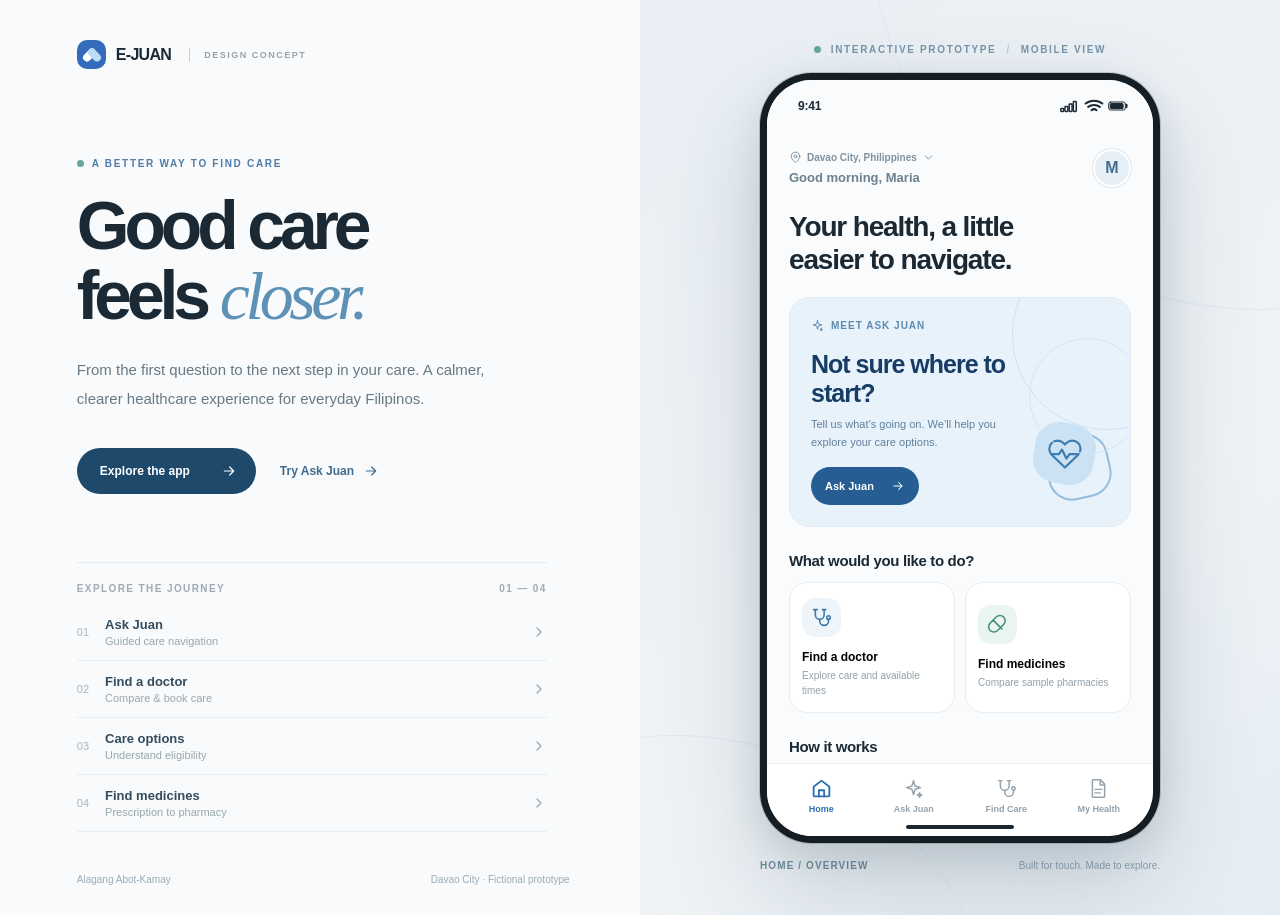
==== index.html @ d33a16de "feat: initial design" ====
<!doctype html>
<html lang="en">
<head>
  <meta charset="utf-8" />
  <meta name="viewport" content="width=device-width, initial-scale=1, viewport-fit=cover" />
  <meta name="theme-color" content="#f9fbfc" />
  <meta name="description" content="E-JUAN — Alagang Abot-Kamay. Interactive citizen-facing healthcare UX concept for Davao City." />
  <title>E-JUAN — Healthcare, made closer</title>
  <link rel="stylesheet" href="styles.css" />
</head>
<body>
  <svg class="svg-defs" xmlns="http://www.w3.org/2000/svg" aria-hidden="true">
    <symbol id="i-arrow-left" viewBox="0 0 24 24"><path d="m15 18-6-6 6-6M9 12h12"/></symbol>
    <symbol id="i-arrow-right" viewBox="0 0 24 24"><path d="M5 12h14m-6-6 6 6-6 6"/></symbol>
    <symbol id="i-chevron-right" viewBox="0 0 24 24"><path d="m9 18 6-6-6-6"/></symbol>
    <symbol id="i-chevron-down" viewBox="0 0 24 24"><path d="m6 9 6 6 6-6"/></symbol>
    <symbol id="i-plus" viewBox="0 0 24 24"><path d="M12 5v14M5 12h14"/></symbol>
    <symbol id="i-minus" viewBox="0 0 24 24"><path d="M5 12h14"/></symbol>
    <symbol id="i-x" viewBox="0 0 24 24"><path d="M18 6 6 18M6 6l12 12"/></symbol>
    <symbol id="i-home" viewBox="0 0 24 24"><path d="m3 10 9-7 9 7v10a1 1 0 0 1-1 1H4a1 1 0 0 1-1-1V10Z"/><path d="M9 21v-7h6v7"/></symbol>
    <symbol id="i-sparkles" viewBox="0 0 24 24"><path d="m12 3 1.8 6.2L20 11l-6.2 1.8L12 19l-1.8-6.2L4 11l6.2-1.8L12 3ZM19 17l.7 1.8L21.5 19.5l-1.8.7-.7 1.8-.7-1.8-1.8-.7 1.8-.7L19 17Z"/></symbol>
    <symbol id="i-heart" viewBox="0 0 24 24"><path d="M20.8 4.6a5.5 5.5 0 0 0-7.8 0l-1 1-1-1a5.5 5.5 0 0 0-7.8 7.8l1 1L12 21l8.8-8.6a5.5 5.5 0 0 0 0-7.8Z"/></symbol>
    <symbol id="i-heart-pulse" viewBox="0 0 24 24"><path d="M20.8 4.6a5.5 5.5 0 0 0-7.8 0l-1 1-1-1a5.5 5.5 0 0 0-7.8 7.8L12 21l8.8-8.6a5.5 5.5 0 0 0 0-7.8Z"/><path d="M3 12h5l2-3 3 6 2-3h6"/></symbol>
    <symbol id="i-stethoscope" viewBox="0 0 24 24"><path d="M5 3v6a5 5 0 0 0 10 0V3M3 3h4M13 3h4M10 14v2a5 5 0 0 0 10 0v-2"/><circle cx="20" cy="12" r="2"/></symbol>
    <symbol id="i-pill" viewBox="0 0 24 24"><path d="M10.5 3.5 3.6 10.4a6 6 0 0 0 8.5 8.5l6.9-6.9a6 6 0 1 0-8.5-8.5ZM7 7l10 10"/></symbol>
    <symbol id="i-search" viewBox="0 0 24 24"><circle cx="10.8" cy="10.8" r="7.3"/><path d="m16.3 16.3 4.5 4.5"/></symbol>
    <symbol id="i-map-pin" viewBox="0 0 24 24"><path d="M20 10c0 6-8 11-8 11S4 16 4 10a8 8 0 1 1 16 0Z"/><circle cx="12" cy="10" r="2.7"/></symbol>
    <symbol id="i-calendar" viewBox="0 0 24 24"><rect x="3" y="5" width="18" height="16" rx="2"/><path d="M7 3v4M17 3v4M3 10h18"/></symbol>
    <symbol id="i-clock" viewBox="0 0 24 24"><circle cx="12" cy="12" r="9"/><path d="M12 7v5l3 2"/></symbol>
    <symbol id="i-shield-check" viewBox="0 0 24 24"><path d="m12 2 8 4v6c0 5-3.5 8-8 10-4.5-2-8-5-8-10V6l8-4Z"/><path d="m8.5 12 2.3 2.4L16 9.5"/></symbol>
    <symbol id="i-check" viewBox="0 0 24 24"><path d="m5 12 4.5 4.5L19 7"/></symbol>
    <symbol id="i-check-circle" viewBox="0 0 24 24"><circle cx="12" cy="12" r="9"/><path d="m8 12 2.7 2.7L16 9.5"/></symbol>
    <symbol id="i-alert-circle" viewBox="0 0 24 24"><circle cx="12" cy="12" r="9"/><path d="M12 7v6M12 17h.01"/></symbol>
    <symbol id="i-alert-triangle" viewBox="0 0 24 24"><path d="m10.3 4-8.2 14a2 2 0 0 0 1.8 3h16.2a2 2 0 0 0 1.8-3L13.7 4a2 2 0 0 0-3.4 0Z"/><path d="M12 9v5M12 18h.01"/></symbol>
    <symbol id="i-info" viewBox="0 0 24 24"><circle cx="12" cy="12" r="9"/><path d="M12 11v5M12 7.5h.01"/></symbol>
    <symbol id="i-message" viewBox="0 0 24 24"><path d="M20 11.5a8.5 8.5 0 0 1-8.5 8.5 9 9 0 0 1-4-.9L3 21l1.9-4.5a8.5 8.5 0 1 1 15.1-5Z"/></symbol>
    <symbol id="i-send" viewBox="0 0 24 24"><path d="m22 2-7 20-4-9-9-4 20-7ZM11 13 22 2"/></symbol>
    <symbol id="i-mic" viewBox="0 0 24 24"><rect x="9" y="2" width="6" height="13" rx="3"/><path d="M5 11a7 7 0 0 0 14 0M12 18v4M8 22h8"/></symbol>
    <symbol id="i-video" viewBox="0 0 24 24"><rect x="2" y="5" width="15" height="14" rx="3"/><path d="m17 10 5-3v10l-5-3"/></symbol>
    <symbol id="i-phone" viewBox="0 0 24 24"><path d="M6 3h3l2 5-2 2a14 14 0 0 0 5 5l2-2 5 2v3a3 3 0 0 1-3.2 3C9.7 20.3 3.7 14.3 3 6.2A3 3 0 0 1 6 3Z"/></symbol>
    <symbol id="i-file-text" viewBox="0 0 24 24"><path d="M6 2h8l5 5v14a1 1 0 0 1-1 1H6a1 1 0 0 1-1-1V3a1 1 0 0 1 1-1Z"/><path d="M14 2v6h5M8 13h8M8 17h6"/></symbol>
    <symbol id="i-camera" viewBox="0 0 24 24"><path d="M8 4h8l2 3h3v13H3V7h3l2-3Z"/><circle cx="12" cy="13" r="4"/></symbol>
    <symbol id="i-upload" viewBox="0 0 24 24"><path d="M12 16V3m-5 5 5-5 5 5M4 16v4a1 1 0 0 0 1 1h14a1 1 0 0 0 1-1v-4"/></symbol>
    <symbol id="i-sliders" viewBox="0 0 24 24"><path d="M4 7h16M4 17h16"/><circle cx="9" cy="7" r="2" fill="currentColor" stroke="none"/><circle cx="16" cy="17" r="2" fill="currentColor" stroke="none"/></symbol>
    <symbol id="i-list" viewBox="0 0 24 24"><path d="M9 6h12M9 12h12M9 18h12M3 6h.01M3 12h.01M3 18h.01"/></symbol>
    <symbol id="i-map" viewBox="0 0 24 24"><path d="m3 5 6-3 6 3 6-3v17l-6 3-6-3-6 3V5ZM9 2v17M15 5v17"/></symbol>
    <symbol id="i-more" viewBox="0 0 24 24"><circle cx="5" cy="12" r="1.5"/><circle cx="12" cy="12" r="1.5"/><circle cx="19" cy="12" r="1.5"/></symbol>
    <symbol id="i-user" viewBox="0 0 24 24"><circle cx="12" cy="8" r="4"/><path d="M4 21a8 8 0 0 1 16 0"/></symbol>
    <symbol id="i-users" viewBox="0 0 24 24"><circle cx="10" cy="8" r="3.5"/><path d="M3 20a7 7 0 0 1 14 0M17 5a3.5 3.5 0 0 1 0 7M18 15a6 6 0 0 1 4 5"/></symbol>
    <symbol id="i-bell" viewBox="0 0 24 24"><path d="M18 8a6 6 0 0 0-12 0c0 7-3 8-3 9h18c0-1-3-2-3-9ZM10 21h4"/></symbol>
    <symbol id="i-navigation" viewBox="0 0 24 24"><path d="m3 11 18-8-8 18-2-8-8-2Z"/></symbol>
    <symbol id="i-edit" viewBox="0 0 24 24"><path d="m4 16-1 5 5-1L20 8a3 3 0 0 0-4-4L4 16ZM14 6l4 4"/></symbol>
    <symbol id="i-refresh" viewBox="0 0 24 24"><path d="M20 7v5h-5M4 17v-5h5"/><path d="M5.7 9A7.5 7.5 0 0 1 19 7l1 5M4 12l1 5a7.5 7.5 0 0 0 13.3-2"/></symbol>
    <symbol id="i-wifi" viewBox="0 0 24 24"><path d="M2 8a15 15 0 0 1 20 0M5 11a10.5 10.5 0 0 1 14 0M8.5 14.5a5 5 0 0 1 7 0M12 19h.01"/></symbol>
    <symbol id="i-lock" viewBox="0 0 24 24"><rect x="4" y="10" width="16" height="12" rx="2"/><path d="M8 10V7a4 4 0 0 1 8 0v3"/></symbol>
    <symbol id="i-external-link" viewBox="0 0 24 24"><path d="M13 4h7v7M20 4l-10 10M20 14v5a1 1 0 0 1-1 1H5a1 1 0 0 1-1-1V5a1 1 0 0 1 1-1h5"/></symbol>
    <symbol id="i-volume" viewBox="0 0 24 24"><path d="m4 10 4 0 5-5v14l-5-5H4v-4ZM17 9a5 5 0 0 1 0 6"/></symbol>
    <symbol id="i-star" viewBox="0 0 24 24"><path d="m12 2.5 2.9 6 6.6 1-4.8 4.7 1.1 6.6-5.8-3.1-5.8 3.1 1.1-6.6-4.8-4.7 6.6-1 2.9-6Z"/></symbol>
  </svg>

  <main class="showcase">
    <aside class="story-panel">
      <div class="brand-lockup"><div class="brand-symbol"><span></span><span></span></div><span>E-JUAN</span><span class="brand-divider"></span><span class="brand-sub">DESIGN CONCEPT</span></div>
      <div class="story-main">
        <div class="eyebrow"><span class="eyebrow-dot"></span> A BETTER WAY TO FIND CARE</div>
        <h1>Good care<br/>feels <em>closer.</em></h1>
        <p>From the first question to the next step in your care. A calmer, clearer healthcare experience for everyday Filipinos.</p>
        <div class="story-buttons">
          <button class="story-primary" data-nav="home">Explore the app <svg><use href="#i-arrow-right"/></svg></button>
          <button class="story-link" data-nav="ask">Try Ask Juan <svg><use href="#i-arrow-right"/></svg></button>
        </div>
      </div>
      <div class="journey-panel">
        <div class="journey-heading"><span>EXPLORE THE JOURNEY</span><span>01 — 04</span></div>
        <button data-nav="ask" class="journey-row"><span class="journey-num">01</span><span>Ask Juan<span class="journey-desc">Guided care navigation</span></span><svg><use href="#i-chevron-right"/></svg></button>
        <button data-nav="directory" class="journey-row"><span class="journey-num">02</span><span>Find a doctor<span class="journey-desc">Compare & book care</span></span><svg><use href="#i-chevron-right"/></svg></button>
        <button data-nav="coverageInfo" class="journey-row"><span class="journey-num">03</span><span>Care options<span class="journey-desc">Understand eligibility</span></span><svg><use href="#i-chevron-right"/></svg></button>
        <button data-nav="pharmacies" class="journey-row"><span class="journey-num">04</span><span>Find medicines<span class="journey-desc">Prescription to pharmacy</span></span><svg><use href="#i-chevron-right"/></svg></button>
      </div>
      <div class="story-footer"><span>Alagang Abot-Kamay</span><span>Davao City · Fictional prototype</span></div>
    </aside>
    <section class="preview-area" aria-label="Interactive mobile app preview">
      <div class="ambient-circle ambient-one"></div><div class="ambient-circle ambient-two"></div>
      <div class="preview-caption"><span class="live-dot"></span> INTERACTIVE PROTOTYPE <span class="caption-divider">/</span> MOBILE VIEW</div>
      <div class="device" id="device"><div class="device-inner">
        <div class="status-bar" aria-hidden="true"><span>9:41</span><div class="status-right"><svg viewBox="0 0 24 14" fill="currentColor" width="19" height="12"><rect x="1" y="10" width="3.5" height="3.5" rx=".8"/><rect x="6" y="7.5" width="3.5" height="6" rx=".8"/><rect x="11" y="4.7" width="3.5" height="8.8" rx=".8"/><rect x="16" y="1.5" width="3.5" height="12" rx=".8"/></svg><svg viewBox="0 0 24 16" width="18" height="13" fill="none"><path d="M2 5c5.5-4.5 14.5-4.5 20 0M5 9c4-3 10-3 14 0M9 13c1.7-1.5 4.3-1.5 6 0" stroke="currentColor" stroke-width="2.5" stroke-linecap="round"/></svg><svg viewBox="0 0 30 14" width="26" height="13"><rect x="1" y="1" width="25" height="12" rx="3" fill="none" stroke="currentColor" stroke-width="1.5"/><rect x="3.5" y="3.4" width="19" height="7.2" rx="1.5" fill="currentColor"/><path d="M28 5v4" stroke="currentColor" stroke-width="2.5" stroke-linecap="round"/></svg></div></div>
        <div class="screen" id="screen" aria-live="polite"></div>
        <div class="bottom-nav" id="bottom-nav"></div>
        <div class="toast" id="toast" role="status"></div>
        <div class="home-indicator" aria-hidden="true"></div>
      </div></div>
      <div class="device-caption"><span class="screen-label" id="screen-label">HOME / OVERVIEW</span><span>Built for touch. Made to explore.</span></div>
    </section>
  </main>
  <input type="file" id="prescription-file" accept="image/*,.pdf" hidden />
  <script src="app.js"></script>
</body>
</html>
---- styles.css ----
:root{--ink:#1b2935;--ink2:#364956;--muted:#7b8a95;--muted2:#9ba8b2;--blue:#346bba;--blue-deep:#275998;--blue-ink:#183c65;--blue-tint:#eaf3fb;--line:#e6ebef;--bg:#f9fbfc;--card:#fff;--soft:#f3f7fa;--green:#2f806d;--green-bg:#e8f5ef;--amber:#936c21;--amber-bg:#faf3e3;--danger:#a04736;--danger-bg:#fff0eb;--radius:19px;--font:-apple-system,BlinkMacSystemFont,"Segoe UI",Inter,"Helvetica Neue",Arial,sans-serif}
*{box-sizing:border-box}html,body{margin:0;min-height:100%;background:#eef2f4;color:var(--ink);font-family:var(--font);-webkit-font-smoothing:antialiased}button,input,textarea,select{font:inherit}button{cursor:pointer}button:disabled{cursor:not-allowed;opacity:.45}button:focus-visible,input:focus-visible,textarea:focus-visible,select:focus-visible{outline:3px solid #a6c9fa;outline-offset:2px}svg{width:20px;height:20px;stroke:currentColor;fill:none;stroke-width:1.8;stroke-linecap:round;stroke-linejoin:round;flex-shrink:0}.svg-defs{position:absolute;width:0;height:0;overflow:hidden}.showcase{min-height:100vh;display:grid;grid-template-columns:minmax(410px,1fr) minmax(500px,1fr);overflow:hidden}.story-panel{background:#f8fafb;min-height:100vh;display:flex;flex-direction:column;padding:40px clamp(30px,5.5vw,110px) 30px clamp(30px,6vw,118px);z-index:2}.brand-lockup{display:flex;align-items:center;gap:10px;font-weight:800;font-size:16px;letter-spacing:-.7px;white-space:nowrap}.brand-symbol{position:relative;width:29px;height:29px;border-radius:10px;background:#346bba;display:flex;align-items:center;justify-content:center;overflow:hidden}.brand-symbol span{display:block;position:absolute;width:15px;height:8px;background:white;border-radius:10px;transform:rotate(-45deg);top:11px;left:5px}.brand-symbol span:nth-child(2){background:#badcf7;top:11px;left:10px;transform:rotate(45deg)}.brand-divider{width:1px;height:14px;background:#c7d0d9;margin:0 4px 0 8px}.brand-sub{color:#97a3ab;font-size:9px;letter-spacing:1.5px;font-weight:700}.story-main{margin:auto 0;padding:65px 0 44px}.eyebrow{display:flex;align-items:center;gap:8px;color:#507ca8;font-weight:700;font-size:10px;letter-spacing:1.7px}.eyebrow-dot,.live-dot{width:7px;height:7px;display:inline-block;background:#69a698;border-radius:50%}.story-main h1{font-size:clamp(50px,5.3vw,85px);letter-spacing:-.075em;line-height:1.025;margin:22px 0 25px;font-weight:650}.story-main h1 em{color:#5d91b5;font-family:Georgia,"Times New Roman",serif;letter-spacing:-.065em;font-weight:400}.story-main>p{max-width:440px;font-size:15px;line-height:1.9;color:#677984;margin:0}.story-buttons{display:flex;align-items:center;gap:24px;margin-top:35px}.story-primary{border:0;color:#fff;background:#1f496b;border-radius:100px;padding:15px 19px 15px 23px;display:flex;align-items:center;gap:31px;font-size:12px;font-weight:700;transition:transform .2s,background .2s}.story-primary:hover{background:#316eac;transform:translateY(-2px)}.story-primary svg{width:16px;height:16px}.story-link{border:0;background:none;padding:12px 0;font-weight:650;color:#416b8f;display:flex;align-items:center;gap:9px;font-size:12px}.story-link svg{width:16px;height:16px}.journey-panel{max-width:470px;border-top:1px solid #e3e9ed}.journey-heading{display:flex;justify-content:space-between;color:#a0abb5;font-weight:700;letter-spacing:1.4px;font-size:10px;padding:20px 0 10px}.journey-row{display:flex;align-items:center;text-align:left;gap:16px;padding:13px 0;width:100%;border:0;border-bottom:1px solid #e8edf0;background:transparent;font-size:13px;font-weight:650;color:#344c5d}.journey-row:hover{color:#286db0}.journey-num{color:#aab6bd;font-size:11px;font-weight:500}.journey-desc{display:block;color:#98a7af;font-size:11px;font-weight:450;margin-top:3px}.journey-row>svg{margin-left:auto;width:16px;color:#98a7af}.story-footer{display:flex;justify-content:space-between;gap:12px;font-size:10px;color:#9cabb6;margin-top:42px}.preview-area{position:relative;background:linear-gradient(145deg,#e9eff4,#eff3f6 63%,#e5edf3);min-height:100vh;display:flex;align-items:center;justify-content:center;flex-direction:column;padding:44px 28px;isolation:isolate;overflow:hidden}.ambient-circle{position:absolute;z-index:-1;border:1px solid #d9e4ed;opacity:.68;border-radius:50%;pointer-events:none}.ambient-one{width:780px;height:780px;top:-470px;right:-370px}.ambient-two{width:650px;height:650px;bottom:-470px;left:-290px}.preview-caption{font-size:10px;font-weight:700;letter-spacing:1.65px;color:#7894a9;margin-bottom:18px;display:flex;align-items:center;gap:10px}.caption-divider{opacity:.4}.device{width:400px;height:min(850px,calc(100vh - 130px));min-height:650px;max-height:860px;background:#161e25;padding:7px;border-radius:52px;box-shadow:0 42px 100px rgba(38,65,85,.2),0 12px 35px rgba(38,65,85,.11),0 0 0 1px rgba(22,35,44,.2);position:relative}.device-inner{height:100%;width:100%;background:var(--bg);border-radius:45px;overflow:hidden;position:relative;display:flex;flex-direction:column}.status-bar{height:47px;flex-shrink:0;position:relative;display:flex;justify-content:space-between;align-items:center;padding:9px 25px 4px 31px;color:var(--ink);font-weight:730;font-size:12px;letter-spacing:-.2px;background:var(--bg);z-index:8}.status-right{display:flex;align-items:center;gap:4px}.status-right svg{display:block}.screen{position:relative;flex:1;min-height:0;overflow:auto;overscroll-behavior:contain;scrollbar-width:none;background:var(--bg)}.screen::-webkit-scrollbar{display:none}.bottom-nav{height:73px;flex-shrink:0;display:flex;align-items:stretch;justify-content:space-around;border-top:1px solid #e9edf1;background:rgba(255,255,255,.98);z-index:7;padding:2px 8px 10px}.bottom-nav[hidden]{display:none}.nav-item{width:25%;border:0;background:none;color:#94a2ac;display:flex;flex-direction:column;align-items:center;justify-content:center;gap:5px;font-size:9px;font-weight:600}.nav-item svg{width:21px;height:21px;stroke-width:1.7}.nav-item.active{color:#2f70b3}.nav-item.active svg{stroke-width:2.15}.home-indicator{width:108px;height:4px;background:#1c2730;border-radius:100px;position:absolute;bottom:7px;left:50%;transform:translateX(-50%);z-index:10}.toast{position:absolute;z-index:20;bottom:98px;left:22px;right:22px;text-align:center;opacity:0;pointer-events:none;transform:translateY(10px);transition:.22s ease;background:#213747;color:#fff;padding:12px 15px;font-size:12px;border-radius:13px;line-height:1.4;box-shadow:0 15px 35px #1b293526}.toast.show{opacity:1;transform:translateY(0)}.device-caption{width:400px;display:flex;justify-content:space-between;gap:12px;margin-top:17px;font-size:10px;color:#8da2b0}.screen-label{font-weight:750;letter-spacing:1.1px;color:#718e9e}
/* Shared in-app building blocks */
.view{padding:11px 22px 28px;min-height:100%;animation:fadeUp .23s ease}.view.no-pad{padding:0}.view-head{display:flex;align-items:center;gap:11px;margin-bottom:23px;min-height:40px}.view-head .view-title{font-weight:710;font-size:18px;letter-spacing:-.6px;margin:0}.round-icon{width:37px;height:37px;border:1px solid #e4ebf0;border-radius:50%;display:grid;place-items:center;background:#fff;color:var(--ink);flex-shrink:0;padding:0}.round-icon svg{width:17px;height:17px}.view-head .right-action{margin-left:auto}.muted{color:var(--muted)}.muted2{color:var(--muted2)}.overline{font-weight:800;letter-spacing:1.4px;color:#8da0af;font-size:10px}.section-label{display:flex;align-items:center;justify-content:space-between;margin:25px 0 13px}.section-label h2{font-size:15px;letter-spacing:-.35px;margin:0;font-weight:760}.section-label button{background:none;border:0;color:var(--blue);font-size:11px;font-weight:700;display:flex;align-items:center;gap:3px;padding:6px 0}.section-label svg{width:13px;height:13px}.card{background:#fff;border:1px solid #e8edf0;border-radius:20px;padding:17px}.card.tight{padding:14px}.card.soft{background:#f4f8fb;border-color:#f4f8fb}.card + .card{margin-top:11px}.subtle-line{height:1px;background:var(--line);margin:16px 0}.row{display:flex;align-items:center;gap:10px}.row.between{justify-content:space-between}.row.top{align-items:flex-start}.grow{flex:1;min-width:0}.small{font-size:12px}.tiny{font-size:10px}.strong{font-weight:750}.balance{font-variant-numeric:tabular-nums}.page-h1{margin:0 0 9px;font-weight:750;font-size:28px;letter-spacing:-1.25px;line-height:1.16}.page-lead{font-size:12.5px;line-height:1.65;color:#758791;margin:0 0 23px}.blue{color:var(--blue)}.button{border:0;display:inline-flex;align-items:center;justify-content:center;gap:9px;border-radius:13px;padding:13px 17px;background:#2d689f;color:white;font-weight:730;font-size:12px;min-height:45px;transition:background .15s,transform .15s}.button:hover:not(:disabled){background:#245583}.button:active:not(:disabled){transform:scale(.987)}.button.full{width:100%}.button.secondary{background:#edf4f9;color:#315f89}.button.secondary:hover{background:#dcebf5}.button.ghost{border:1px solid #e3e9ee;background:#fff;color:var(--ink2)}.button.ghost:hover{background:#f4f8fb}.button.white{background:#fff;color:#265d91}.button.small-btn{min-height:37px;padding:9px 13px;border-radius:11px;font-size:11px}.button svg{width:16px;height:16px}.button.dark{background:#1e3447}.button.danger{background:#b25340}.button.round{border-radius:100px}.action-stack{display:grid;gap:10px}.chip{display:inline-flex;justify-content:center;align-items:center;gap:6px;border:1px solid #e0e8ed;background:white;color:#5e7282;font-size:11px;font-weight:620;border-radius:50px;padding:9px 12px;white-space:nowrap;min-height:36px}.chip.selected{background:#e8f2fb;border-color:#7cacdb;color:#215b90}.chip.dark-selected{background:#243e56;border-color:#243e56;color:white}.chip svg{width:15px;height:15px}.chip-row{display:flex;gap:8px;overflow-x:auto;padding-bottom:3px;scrollbar-width:none;margin-right:-22px;padding-right:22px}.chip-row::-webkit-scrollbar{display:none}.pill-badge{display:inline-flex;align-items:center;gap:4px;border-radius:100px;padding:5px 8px;background:#edf5fa;color:#4779a4;font-weight:750;font-size:9px}.pill-badge.green{color:#2d806f;background:#eaf6ef}.pill-badge.amber{color:#8b6b2b;background:#fff5e4}.pill-badge.red{color:#ac503a;background:#fff0ea}.pill-badge.neutral{color:#6e7f8a;background:#eef2f4}.pill-badge svg{width:11px;height:11px;stroke-width:2.2}.input-wrap{display:flex;align-items:center;gap:9px;background:#fff;border:1px solid #e2e9ee;border-radius:13px;padding:0 13px;height:45px;min-width:0}.input-wrap svg{color:#9aaab5;width:17px;height:17px}.input-wrap input{background:transparent;border:0;outline:0!important;box-shadow:none!important;min-width:0;width:100%;font-size:12px;color:var(--ink)}.input-wrap input::placeholder{color:#a4b0b8}.selector-card{border:1px solid #e6ebef;background:#fff;border-radius:14px;padding:12px;display:flex;align-items:center;gap:10px;width:100%;text-align:left;color:var(--ink)}.selector-card.active{border-color:#83b1db;background:#eff6fd;box-shadow:inset 0 0 0 .4px #83b1db}.select-icon{width:35px;height:35px;border-radius:11px;background:#f3f7fa;display:grid;place-items:center;color:#5381a8}.select-icon svg{width:19px;height:19px}.select-title{font-weight:730;font-size:12px}.select-desc{font-size:10px;color:var(--muted);line-height:1.5;margin-top:3px}.selection-tick{width:18px;height:18px;border:1.7px solid #c8d4dc;border-radius:50%;margin-left:auto;display:grid;place-items:center;color:white;flex-shrink:0}.selection-tick svg{display:none;width:12px;height:12px;stroke-width:3}.active .selection-tick{background:#3776ac;border-color:#3776ac}.active .selection-tick svg{display:block}.two-cols{display:grid;grid-template-columns:1fr 1fr;gap:10px}.kv{display:flex;justify-content:space-between;align-items:flex-start;gap:12px;font-size:12px;margin:11px 0}.kv .key{color:#81919b}.kv .value{font-weight:720;text-align:right}.info-box{display:flex;align-items:flex-start;gap:9px;border-radius:13px;background:#edf5fb;padding:12px 13px;color:#4a728f;font-size:11px;line-height:1.55}.info-box svg{width:16px;height:16px;margin-top:1px}.info-box.amber{background:var(--amber-bg);color:#856c38}.info-box.red{background:var(--danger-bg);color:var(--danger)}.info-box.green{background:var(--green-bg);color:var(--green)}.footer-actions{position:sticky;bottom:-28px;margin:23px -22px -28px;padding:12px 22px 23px;background:linear-gradient(transparent,#f9fbfc 16%);z-index:3}.footer-actions.padded{margin-top:4px}
/* onboarding */
.onboarding{display:flex;flex-direction:column;min-height:100%;padding:18px 26px 35px;background:linear-gradient(180deg,#f8fbff,#f9fbfc 73%)}.onboarding-top{display:flex;justify-content:space-between;align-items:center}.onboarding .brand-lockup{font-size:15px}.skip-link{background:transparent;border:0;color:#738999;font-size:12px;font-weight:670}.onboard-art{height:255px;position:relative;margin:26px auto 17px;width:100%;display:grid;place-items:center}.orb{width:224px;height:224px;border:1px solid #cee1f1;border-radius:50%;position:relative;display:grid;place-items:center;background:radial-gradient(circle at 30% 23%,#f3faff,#dcecf9 78%);box-shadow:inset 0 2px 24px #ffffff90}.orb:before{content:'';position:absolute;width:260px;height:260px;border:1px solid #e2edf7;border-radius:50%}.orb .core{width:110px;height:110px;border-radius:35px;background:#477fb6;display:grid;place-items:center;transform:rotate(-9deg);box-shadow:0 15px 30px #406a9538}.core svg{width:58px;height:58px;color:#fff;stroke-width:1.1;transform:rotate(9deg)}.orbit-icon{position:absolute;width:51px;height:51px;border-radius:18px;background:#fff;box-shadow:0 6px 22px #284d7415;display:grid;place-items:center;color:#5085b5}.orbit-icon.top{right:34px;top:16px;transform:rotate(11deg)}.orbit-icon.bottom{left:12px;bottom:21px;transform:rotate(-12deg)}.orbit-icon svg{width:24px;height:24px}.onboarding h1{font-size:35px;line-height:1.15;letter-spacing:-1.8px;margin:7px 0 13px}.onboarding h1 em{font-style:normal;color:var(--blue)}.onboarding p{font-size:13px;color:#718492;line-height:1.75;margin:0 0 22px}.feature-line{display:flex;gap:9px;align-items:center;font-size:11px;font-weight:630;color:#56748a;margin:9px 0}.feature-line svg{width:14px;height:14px;color:#4a9a82}.onboarding-bottom{margin-top:auto;padding-top:21px}.onboarding-bottom .button{height:49px}.disclaimer-small{text-align:center;font-size:10px;color:#9eacb5;margin-top:14px}
/* home */
.home-header{display:flex;align-items:center;justify-content:space-between;padding:11px 0 24px}.loc-marker{display:flex;align-items:center;gap:5px;font-size:10px;color:#81929f;margin-bottom:6px;font-weight:620}.loc-marker svg{width:13px;height:13px}.welcome{font-size:13px;font-weight:630;color:#6b8190}.avatar-mini{width:38px;height:38px;border:2px solid #fff;background:#e6eff6;box-shadow:0 0 0 1px #e0e9ef;display:grid;place-items:center;font-weight:730;border-radius:50%;color:#456f92}.home-title{font-size:28px;letter-spacing:-1.15px;line-height:1.17;margin:0 0 20px;font-weight:760}.hero-care{padding:21px;border-radius:21px;color:#173c65;background:#e8f2fb;position:relative;overflow:hidden;border:1px solid #dfecf6;min-height:196px}.hero-care:before{content:'';position:absolute;width:188px;height:188px;border:1px solid #cce1f2;border-radius:50%;right:-72px;top:-58px}.hero-care:after{content:'';position:absolute;width:114px;height:114px;border:1px solid #d2e5f5;border-radius:50%;right:-15px;top:40px}.hero-tag{font-size:10px;letter-spacing:1px;font-weight:820;color:#5d8aaf;display:flex;align-items:center;gap:7px}.hero-tag svg{width:13px;height:13px}.hero-care h2{font-size:25px;line-height:1.17;letter-spacing:-1px;margin:18px 0 8px;max-width:220px}.hero-care p{font-size:11px;color:#60809b;line-height:1.6;max-width:217px;margin:0}.hero-care button{background:#265d93;border:0;border-radius:100px;color:white;font-size:11px;font-weight:720;padding:12px 14px;display:flex;align-items:center;gap:17px;margin-top:16px}.hero-care button svg{width:14px;height:14px}.hero-drawing{position:absolute;right:15px;bottom:22px;width:95px;height:94px;opacity:.9}.hero-drawing .draw-a{position:absolute;right:5px;bottom:5px;width:64px;height:64px;border:2px solid #8cb7da;border-radius:24px;transform:rotate(-13deg)}.hero-drawing .draw-b{position:absolute;right:20px;bottom:20px;width:61px;height:61px;border-radius:24px;background:#c7e0f2;display:grid;place-items:center;transform:rotate(9deg)}.hero-drawing svg{width:36px;height:36px;color:#2b70a9;transform:rotate(-9deg);stroke-width:1.45}.quick-card{width:100%;border:1px solid #e7edf1;border-radius:18px;background:white;padding:15px 12px 14px;text-align:left;min-height:126px}.quick-card:hover{border-color:#a8c4d9}.quick-icon{width:39px;height:39px;border-radius:13px;background:#eef5fa;display:grid;place-items:center;color:#3e77a7;margin-bottom:13px}.quick-icon.mint{background:#ebf5f0;color:#458f78}.quick-icon svg{width:21px;height:21px}.quick-name{font-size:12px;font-weight:760;margin-bottom:5px;display:block}.quick-desc{font-size:10px;color:#91a0ab;line-height:1.45;display:block}.appointment-small{background:#fff;border:1px solid #e8edf0;border-radius:17px;padding:15px;display:flex;gap:12px;align-items:center;text-align:left;width:100%}.app-cal{background:#edf4fb;border-radius:12px;width:46px;height:52px;display:flex;flex-direction:column;align-items:center;justify-content:center;gap:2px;color:#306ca3}.app-cal span{font-size:10px;font-weight:700}.app-cal strong{font-size:20px;line-height:1;font-weight:760}.appointment-small .chev{width:15px;height:15px;color:#9aaab4;margin-left:auto}.pathway-link{border:1px solid #e7edf1;background:transparent;border-radius:17px;display:flex;align-items:center;width:100%;padding:15px;gap:13px;text-align:left}.pathway-link .way-icon{border-radius:12px;width:37px;height:37px;display:grid;place-items:center;background:#eaf5f1;color:#57947f}.pathway-link .way-icon svg{width:20px;height:20px}
/* Ask Juan */
.ask-view{padding:10px 21px 0;display:flex;flex-direction:column;min-height:100%}.ask-head{display:flex;justify-content:space-between;align-items:center}.ask-badge{background:#edf5fb;border-radius:50%;width:38px;height:38px;display:grid;place-items:center;color:#326ea2}.ask-badge svg{width:20px;height:20px}.ask-head-title{font-size:17px;letter-spacing:-.5px;font-weight:770}.ask-head .quiet-tag{color:#99a9b3;font-size:10px}.ask-intro{margin:auto 0 35px;display:flex;flex-direction:column;align-items:flex-start}.ask-logo{height:49px;width:49px;border-radius:17px;display:grid;place-items:center;color:#316fa9;background:#e5f0f9;margin-bottom:22px}.ask-logo svg{width:26px;height:26px}.ask-intro .eyebrow{letter-spacing:1px;font-size:9px;color:#85a2b9}.ask-intro h1{font-size:30px;letter-spacing:-1.4px;line-height:1.19;margin:10px 0 11px}.ask-intro p{font-size:12px;color:#82939e;line-height:1.8;max-width:265px}.starter-grid{display:flex;flex-wrap:wrap;gap:8px;margin-top:21px}.starter-grid button{border:1px solid #dfe7ed;background:#fff;border-radius:100px;padding:11px 12px;font-size:11px;font-weight:600;color:#576f80}.starter-grid button:hover{border-color:#8fb4d0;color:#2f74ae}.ask-composer{position:sticky;bottom:0;margin:0 -21px;background:linear-gradient(transparent,#f9fbfc 17%);padding:12px 21px 20px}.composer-card{border:1px solid #e1e8ed;box-shadow:0 3px 16px #1f496b08;background:#fff;border-radius:20px;padding:10px 11px 10px 15px}.composer-card textarea{resize:none;width:100%;border:0;outline:0!important;background:none;color:var(--ink);font-size:12px;line-height:1.5;min-height:36px;max-height:80px}.composer-card textarea::placeholder{color:#97a8b4}.composer-actions{display:flex;align-items:center;justify-content:space-between;margin-top:2px}.composer-actions .flat-icon{width:33px;height:32px;display:grid;place-items:center;border:0;border-radius:9px;color:#7d94a5;background:transparent}.composer-actions .flat-icon svg{width:19px;height:19px}.composer-actions .send-btn{color:#fff;background:#2b6caa;border-radius:10px}.ask-disclosure{margin-top:9px;font-size:9px;color:#a1aeba;text-align:center}.chat-body{padding-top:20px;display:flex;flex-direction:column;gap:15px;flex:1}.user-bubble{align-self:flex-end;background:#e7f0fa;color:#305d80;border-radius:17px 17px 5px 17px;padding:12px 15px;font-size:12px;max-width:85%;line-height:1.6}.ai-message{display:flex;align-items:flex-start;gap:9px}.ai-avatar{width:28px;height:28px;background:#e3eff8;border-radius:10px;display:grid;place-items:center;color:#3f79ad;flex-shrink:0;margin-top:1px}.ai-avatar svg{width:17px;height:17px}.ai-text{color:#425d70;font-size:12px;line-height:1.65;padding-top:4px}.question-card{background:white;border:1px solid #e5ecf1;border-radius:18px;padding:17px;margin-left:36px;box-shadow:0 5px 19px #4c77910a}.progress-dots{display:flex;gap:4px;align-items:center;margin-bottom:14px}.progress-dots span{height:4px;width:21px;background:#e4ebf0;border-radius:9px}.progress-dots span.active{background:#6da0cb}.question-card h3{margin:0 0 5px;font-size:16px;letter-spacing:-.45px}.question-card>p{font-size:11px;line-height:1.55;color:#85939e;margin:0 0 15px}.option-stack{display:grid;gap:8px}.answer-option{border:1px solid #e3eaf0;border-radius:12px;padding:13px 12px;background:#fff;color:#405b6b;text-align:left;font-size:12px;font-weight:600;display:flex;align-items:center;justify-content:space-between}.answer-option:hover{background:#f1f7fc;border-color:#9dc2de}.answer-option svg{width:14px;height:14px;color:#aab8c1}.answered-context{display:flex;gap:7px;flex-wrap:wrap;margin:5px 0 2px 37px}.answer-tag{padding:5px 10px;font-size:10px;border-radius:100px;background:#edf2f5;color:#728491}.summary-card{border:1px solid #dfeaf3;background:#f1f7fc;border-radius:18px;padding:17px;margin:0 0 12px}.summary-card h3{font-size:15px;letter-spacing:-.3px;margin:7px 0 10px}.summary-card p{font-size:11px;line-height:1.75;color:#54728b;margin:0 0 12px}.ai-disclaimer{font-size:10px;line-height:1.6;color:#98a6b0;margin:12px 0}.error-illustration{width:69px;height:69px;border-radius:24px;background:#f7e9e6;display:grid;place-items:center;color:#b16c58;margin:28px auto 15px}.error-illustration svg{width:31px;height:31px}
/* Doctors */
.directory-search{margin-bottom:13px}.result-count{display:flex;justify-content:space-between;align-items:center;margin:18px 0 11px;font-size:11px;color:#8d9da8}.result-count strong{color:var(--ink2);font-size:12px}.doctor-card{display:flex;flex-direction:column;gap:12px;background:#fff;border:1px solid #e4ebf0;border-radius:18px;padding:12px;margin-bottom:11px}.doctor-upper{display:flex;gap:12px;align-items:flex-start}.doctor-art{width:86px;height:97px;object-fit:cover;border-radius:13px;background:#eaf3f9;flex-shrink:0}.doctor-art.large{height:124px;width:114px;border-radius:18px}.doctor-name{font-weight:760;font-size:14px;letter-spacing:-.25px;margin:4px 0 3px}.doctor-specialty{font-size:11px;color:#8293a0}.doctor-sub{font-size:10px;color:#889aa8;margin-top:10px;display:flex;align-items:center;gap:4px}.doctor-sub svg{width:12px;height:12px}.doctor-lower{border-top:1px solid #edf1f4;padding-top:12px;display:flex;align-items:center;justify-content:space-between}.doctor-fee{font-weight:770;font-size:13px}.doctor-fee small{font-size:10px;color:#8c9ca9;font-weight:500}.doctor-next{font-size:10px;color:#7d92a1;margin-top:3px}.doctor-next strong{color:#327e70}.rating{display:inline-flex;align-items:center;gap:3px;color:#8d7b54;font-size:10px;font-weight:730}.rating svg{width:12px;height:12px;fill:#edbe74;color:#edbe74;stroke-width:1}.doctor-profile-hero{display:flex;align-items:flex-start;gap:15px}.profile-art{height:141px;width:119px;object-fit:cover;object-position:center;border-radius:20px;background:#e6f0f7}.profile-name{font-size:22px;line-height:1.18;letter-spacing:-.85px;margin:12px 0 6px}.profile-stats{display:grid;grid-template-columns:1fr 1fr 1fr;background:#eff5f9;border-radius:16px;margin:20px 0;padding:17px 3px}.profile-stats>div{text-align:center;display:flex;flex-direction:column;gap:5px;border-right:1px solid #dce8f0}.profile-stats>div:last-child{border:0}.profile-stats strong{font-size:15px;font-weight:780}.profile-stats span{font-size:9px;color:#8396a3}.profile-section{margin-top:22px}.profile-section h3{font-size:13px;margin:0 0 9px}.profile-section p{font-size:11px;line-height:1.75;color:#758996;margin:0}.date-pills{display:flex;gap:8px;overflow-x:auto;scrollbar-width:none;padding:4px 0;margin:0 -22px 0 0}.date-pill{width:53px;min-width:53px;height:68px;display:flex;flex-direction:column;align-items:center;justify-content:center;gap:3px;background:#fff;border:1px solid #e5ebef;border-radius:13px;color:#82919b}.date-pill.selected{background:#2b679f;border-color:#2b679f;color:white}.date-pill span{font-size:10px}.date-pill strong{font-size:18px}.time-grid{display:grid;grid-template-columns:repeat(3,1fr);gap:9px;margin-top:12px}.slot{background:#fff;border:1px solid #e4ebf0;border-radius:11px;padding:11px 5px;color:#5e7688;font-weight:660;font-size:11px}.slot.selected{border-color:#397cb6;background:#eaf3fb;color:#226396}.slot.unavailable{opacity:.38;text-decoration:line-through}.profile-bullets{display:flex;flex-wrap:wrap;gap:7px;margin-top:10px}.profile-bullets span{font-size:10px;padding:7px 9px;background:#f0f5f8;border-radius:9px;color:#657d8f}
/* booking & coverage */
.coverage-card{border:1px solid #e4eaf0;background:white;border-radius:17px;padding:16px;margin:11px 0;position:relative}.coverage-card.active{border-color:#7aabd5;background:#f1f7fc}.coverage-card .top-icon{width:38px;height:38px;border-radius:13px;display:grid;place-items:center;background:#eaf2f8;color:#3f7bad;margin-bottom:10px}.coverage-card .top-icon.green{background:#e9f5ee;color:#5a917e}.coverage-card .top-icon svg{width:20px;height:20px}.coverage-card h3{margin:0 0 6px;font-size:14px;letter-spacing:-.25px}.coverage-card p{font-size:11px;line-height:1.65;color:#778c99;margin:0 0 8px}.coverage-card .choice-radio{position:absolute;right:15px;top:19px;width:19px;height:19px;border:1.5px solid #c7d5df;border-radius:50%}.coverage-card.active .choice-radio{border:5px solid #397caf;background:white}.coverage-card .card-foot{font-size:10px;color:#386b92;font-weight:760;margin-top:12px}.test-tools{background:#f0f4f7;border:1px dashed #cddae4;border-radius:15px;padding:13px;margin-top:14px}.test-tools .overline{font-size:9px}.test-tools p{font-size:10px;color:#758c99;line-height:1.5;margin:5px 0 10px}.test-tools .chip{padding:7px 9px;font-size:9px;min-height:30px}.step-line{display:flex;align-items:center;gap:7px;color:#8fa0aa;margin-bottom:21px;font-size:10px;font-weight:750}.step-line b{color:#487ca9}.step-line .dash{height:1px;flex:1;background:#dce5ec}.booking-price{font-size:25px;font-weight:770;letter-spacing:-1px}.booking-price small{font-size:11px;font-weight:500;color:#94a3ae}.consultation-modes{display:flex;gap:9px;margin:15px 0}.mode-card{flex:1;min-width:0;border:1px solid #e3ebef;background:#fff;border-radius:14px;padding:13px 8px;text-align:center;color:#677d8d}.mode-card svg{display:block;margin:auto auto 9px;width:20px;height:20px}.mode-card span{font-size:10px;font-weight:750}.mode-card.active{color:#2b6598;border-color:#7faed4;background:#ecf5fc}.summary-review{background:#fff;border:1px solid #e4ebf0;border-radius:17px;padding:17px}.review-doctor{display:flex;align-items:center;gap:12px;padding-bottom:15px;margin-bottom:14px;border-bottom:1px solid #edf1f4}.review-doctor img{width:50px;height:54px;object-fit:cover;border-radius:12px}.checkbox-line{display:flex;align-items:flex-start;gap:10px;font-size:11px;color:#617989;line-height:1.55;margin-top:16px;cursor:pointer}.checkbox-line input{accent-color:#377db2;flex-shrink:0;width:16px;height:16px;margin-top:0}.success-disc{width:100px;height:100px;border-radius:50%;background:#eaf6ef;display:grid;place-items:center;color:#3b947a;margin:32px auto 25px;position:relative}.success-disc:before{content:'';position:absolute;border:1px solid #c7e8d7;inset:-11px;border-radius:50%}.success-disc svg{width:46px;height:46px;stroke-width:1.6}.success-title{text-align:center;font-size:28px;letter-spacing:-1.2px;margin:0 0 10px}.success-note{text-align:center;font-size:12px;line-height:1.7;color:#8293a0;margin:0 auto 26px;max-width:280px}.receipt-card{background:white;border:1px solid #e7edf1;border-radius:18px;padding:18px}.receipt-label{font-size:10px;color:#98a7b1;text-transform:uppercase;letter-spacing:.8px;font-weight:700}
/* consult & My Health */
.video-hero{background:linear-gradient(155deg,#cfe0ec,#e5f0f6);min-height:365px;display:flex;align-items:center;justify-content:center;position:relative;overflow:hidden}.video-hero img{height:330px;width:280px;object-fit:contain;align-self:flex-end;filter:drop-shadow(0 20px 20px #24476018)}.call-top{position:absolute;top:15px;left:16px;right:16px;display:flex;justify-content:space-between;align-items:center;z-index:2}.call-pill{background:#ffffffdc;backdrop-filter:blur(8px);padding:7px 11px;border-radius:100px;font-size:10px;font-weight:740}.self-video{position:absolute;right:17px;bottom:17px;background:#334d63;border:3px solid #fff;border-radius:15px;width:92px;height:122px;color:white;display:flex;justify-content:center;align-items:center;flex-direction:column;font-size:26px;box-shadow:0 9px 20px #1b3c5e20}.self-video small{font-size:9px;margin-top:4px}.call-bottom{text-align:center;padding:24px 22px}.call-bottom h2{font-size:20px;margin:0 0 6px;letter-spacing:-.5px}.call-bottom p{font-size:11px;color:#8b9ba5;margin:0 0 22px}.call-controls{display:flex;justify-content:center;gap:17px}.call-control{display:flex;flex-direction:column;align-items:center;gap:8px;font-size:10px;color:#83939e}.call-control button{width:52px;height:52px;border-radius:50%;border:1px solid #e3ebef;background:white;color:#47758f;display:grid;place-items:center}.call-control button.off{background:#e9eef2;color:#9caab5}.call-control button.end{background:#b85449;color:white;border-color:#b85449}.call-control button svg{width:21px;height:21px}.record-card{background:#fff;border:1px solid #e5ebef;border-radius:16px;padding:14px;display:flex;align-items:center;gap:11px;margin-bottom:10px;text-align:left;width:100%}.record-icon{width:42px;height:44px;border-radius:12px;display:grid;place-items:center;background:#eef6fb;color:#427aa5}.record-icon svg{width:21px;height:21px}.record-card .chev{width:16px;height:16px;color:#98a8b3;margin-left:auto}.rx-sheet{border-radius:18px;background:white;border:1px solid #e4eaf0;overflow:hidden}.rx-top{display:flex;align-items:center;justify-content:space-between;padding:17px 16px;background:#eef5fa;border-bottom:1px solid #e0eaf0}.rx-body{padding:16px}.rx-mark{font-family:Georgia,serif;font-size:31px;font-style:italic;color:#3974a0}.medicine-row{padding:13px 0;border-bottom:1px solid #edf1f4}.medicine-row:last-child{border:0}.medicine-row h4{margin:0 0 5px;font-size:13px}.medicine-row p{font-size:11px;margin:0;color:#8ca0ad;line-height:1.5}.scan-drop{border:1.5px dashed #bed4e5;border-radius:18px;background:#f1f7fc;padding:26px 20px;text-align:center}.scan-icon{width:65px;height:65px;display:grid;place-items:center;background:#e0eff9;color:#4b84b2;border-radius:20px;margin:0 auto 15px}.scan-icon svg{width:28px;height:28px}.scan-drop h3{margin:0 0 7px;font-size:15px}.scan-drop p{font-size:11px;line-height:1.65;color:#8094a3;margin:0 0 16px}.form-field{display:grid;gap:8px;margin:16px 0}.form-field label{font-size:11px;font-weight:740;color:#5c7282}.form-field input{border:1px solid #dfe8ed;background:#fff;border-radius:11px;padding:12px 13px;width:100%;font-size:12px;color:var(--ink)}.scan-detail{background:#fff;border:1px solid #e5ecf0;border-radius:16px;padding:16px}
/* pharmacies */
.pharmacy-card{border:1px solid #e4ebf0;background:#fff;padding:15px;border-radius:18px;margin-bottom:11px}.pharmacy-name{font-weight:760;font-size:13px;margin-bottom:6px}.pharmacy-meta{font-size:10px;color:#8a9da9;display:flex;align-items:center;gap:4px;line-height:1.5}.pharmacy-meta svg{width:12px;height:12px}.stock-row{display:flex;justify-content:space-between;align-items:center;margin-top:14px;padding-top:12px;border-top:1px solid #ebeff2}.stock-price{font-size:17px;font-weight:800;letter-spacing:-.4px}.stock-price small{font-size:10px;font-weight:550;color:#9baab4}.toggle-pair{display:flex;background:#edf2f5;padding:4px;border-radius:12px}.toggle-pair button{display:flex;align-items:center;gap:5px;background:none;border:0;padding:7px 11px;border-radius:9px;color:#8999a5;font-size:10px;font-weight:750}.toggle-pair button.active{background:white;color:#386b98;box-shadow:0 1px 5px #2e526415}.toggle-pair svg{width:14px;height:14px}.mock-map{height:325px;border-radius:18px;overflow:hidden;position:relative;background:#e3edf0;border:1px solid #d9e5e9}.mock-map:before{content:'';position:absolute;inset:0;background:repeating-linear-gradient(27deg,transparent 0 43px,#fff 44px 53px,transparent 54px 94px),repeating-linear-gradient(122deg,transparent 0 41px,#fff 42px 49px,transparent 50px 105px);opacity:.91}.mock-map:after{content:'ILLUSTRATIVE MAP · NOT LIVE';position:absolute;bottom:9px;right:9px;color:#758f9b;background:#ffffffd9;padding:5px 7px;border-radius:6px;font-size:8px;letter-spacing:.5px;font-weight:760}.map-water{position:absolute;width:85px;top:-10px;bottom:-10px;background:#c6e0ea;left:12%;transform:rotate(26deg);border-radius:50%}.map-park{position:absolute;background:#cfe5d5;top:28px;right:42px;width:100px;height:70px;border-radius:32px;transform:rotate(22deg)}.map-pin{position:absolute;width:28px;height:28px;border-radius:50% 50% 50% 4px;transform:rotate(-45deg);display:grid;place-items:center;background:#3277af;border:3px solid white;box-shadow:0 3px 9px #32546c33;color:#fff}.map-pin svg{transform:rotate(45deg);width:13px;height:13px;stroke-width:2.5}.map-pin.one{left:57%;top:23%}.map-pin.two{left:30%;top:52%}.map-pin.three{left:68%;top:72%}.pharmacy-head{display:flex;justify-content:space-between;gap:12px;align-items:flex-start}.pharmacy-head .location-icon{width:43px;height:43px;border-radius:13px;background:#eef5fa;display:grid;place-items:center;color:#3e79a3}.pharmacy-head .location-icon svg{width:22px;height:22px}
/* miscellany */
.empty-graphic{width:73px;height:73px;border-radius:24px;background:#edf4f9;display:grid;place-items:center;color:#70a0c3;margin:47px auto 18px}.empty-graphic svg{width:33px;height:33px}.empty-h{text-align:center;font-size:18px;letter-spacing:-.5px;margin:0 0 8px}.empty-p{text-align:center;color:#8a9ba7;line-height:1.7;font-size:12px;max-width:270px;margin:0 auto 22px}.debug-label{font-size:9px;letter-spacing:.8px;color:#a4b1bb;font-weight:760;text-transform:uppercase}.soft-tag{border:1px solid #dce7ee;background:#f1f7fa;padding:8px 11px;border-radius:11px;font-size:10px;color:#62839c}.text-button{background:none;border:0;color:#3675a9;font-weight:760;font-size:11px;padding:8px 0}.skeleton-line{height:11px;border-radius:100px;background:#e8f0f4;margin:11px 0;animation:pulse 1.4s infinite}.skeleton-line.short{width:56%}.notice{font-size:10px;line-height:1.6;color:#94a3ae}.section-space{margin-top:20px}.pt8{padding-top:8px}.mb8{margin-bottom:8px}.mb12{margin-bottom:12px}.mb20{margin-bottom:20px}.mt12{margin-top:12px}.mt20{margin-top:20px}.full-width{width:100%}.nowrap{white-space:nowrap}.onboard-card{display:flex;align-items:center;gap:10px}.scroll-anchor{height:1px}
@keyframes fadeUp{from{opacity:.4;transform:translateY(5px)}to{opacity:1;transform:translateY(0)}}@keyframes pulse{50%{opacity:.52}}
@media(max-width:1080px){.showcase{grid-template-columns:minmax(330px,1fr) minmax(430px,1fr)}.story-panel{padding-left:37px;padding-right:32px}.story-main h1{font-size:62px}.device{width:372px}.device-caption{width:372px}}
@media(max-width:780px){html,body{background:#f9fbfc}.showcase{display:block;min-height:100dvh;overflow:visible}.story-panel,.preview-caption,.device-caption,.ambient-circle{display:none}.preview-area{display:block;min-height:100dvh;padding:0;background:#f9fbfc;overflow:visible}.device{height:100dvh;width:100%;min-height:0;max-height:none;background:none;border-radius:0;padding:0;box-shadow:none}.device-inner{border-radius:0}.screen{overscroll-behavior:contain}.status-bar{height:48px}.home-indicator{bottom:5px}}
@media(min-width:781px) and (max-height:790px){.story-main{padding:30px 0}.story-main h1{font-size:clamp(49px,5vw,70px)}.story-main p{font-size:13px}.journey-row{padding:10px 0}.story-footer{margin-top:22px}.preview-caption{margin-bottom:12px}.device{height:calc(100vh - 105px);min-height:600px}.device-caption{margin-top:10px}}
@media(prefers-reduced-motion:reduce){*,*:before,*:after{animation-duration:.01ms!important;transition-duration:.01ms!important;scroll-behavior:auto!important}}
/* Secure consultation modes */
.secure-messages{flex:1;display:flex;flex-direction:column;gap:11px;padding:22px 0;min-height:220px}.secure-bubble{align-self:flex-start;border-radius:17px 17px 17px 5px;background:#edf3f7;padding:12px 14px;max-width:86%;color:#4f697a;font-size:12px;line-height:1.65}.secure-bubble.you{align-self:flex-end;border-radius:17px 17px 5px 17px;background:#e4f0fa;color:#346c92}.secure-composer{display:flex;gap:8px;background:#fff;padding:7px 7px 7px 13px;border:1px solid #e3eaf0;border-radius:15px;margin-top:auto}.secure-composer input{width:100%;border:0;outline:0;font-size:12px;min-width:0}.secure-composer button{display:grid;place-items:center;background:#3272aa;color:white;border:0;border-radius:11px;width:39px;height:39px}.secure-composer button svg{width:17px;height:17px}.voice-portrait{width:191px;height:191px;border-radius:50%;display:grid;place-items:center;background:#e3f0f8;margin:75px auto 26px;overflow:hidden;box-shadow:0 0 0 13px #eaf3f8,0 0 0 14px #d8e7f0}.voice-portrait img{width:100%;height:100%;object-fit:cover}.voice-bars{display:flex;justify-content:center;align-items:center;gap:6px;height:64px;margin:28px 0}.voice-bars i{width:5px;border-radius:5px;background:#80afcd;animation:pulse 1.8s ease-in-out infinite}.voice-bars i:nth-child(3n){animation-delay:.3s}.voice-bars i:nth-child(4n){animation-delay:.6s}

/* V2: availability-first patient journey — small set of deliberate components */
.match-view .view-head{margin-bottom:18px}
.ai-match-intro{display:flex;align-items:flex-start;gap:12px;padding:15px 13px 17px;background:#f0f6fb;border:1px solid #e0ecf4;border-radius:19px}
.ai-match-intro .ai-avatar{width:36px;height:36px;border-radius:12px}
.ai-match-intro h1{font-weight:780;font-size:20px;line-height:1.2;letter-spacing:-.75px;margin:5px 0 8px;color:#243746}
.ai-match-intro p{font-size:12px;line-height:1.65;color:#668095;margin:0}
.match-context{padding:13px 15px;border:1px solid #e7edf2;border-radius:15px;margin-top:12px;background:#fff}
.match-context>p{font-size:11px;line-height:1.6;margin:8px 0;color:#668096}
.match-heading{font-size:17px;font-weight:780;letter-spacing:-.5px;margin:0}
.availability-tabs{display:flex;gap:5px;align-items:center;background:#eff3f6;padding:4px;border-radius:13px;margin-bottom:15px}
.availability-tabs button{flex:1;border:0;border-radius:10px;background:transparent;padding:11px 5px;min-height:41px;display:flex;gap:4px;justify-content:center;align-items:center;color:#687e8d;font-weight:720;font-size:11px;white-space:nowrap}
.availability-tabs button.active{background:#fff;box-shadow:0 1px 4px #27384912;color:#2d6394}
.availability-tabs svg{width:14px;height:14px}
.availability-tabs span{display:inline-flex;align-items:center;justify-content:center;min-width:19px;height:18px;font-size:10px;border-radius:20px;background:#e7f1f7}
.enhanced-card{padding:13px 13px 12px;gap:8px;border-radius:19px}
.enhanced-card .doctor-art{width:89px;height:92px}
.enhanced-card .doctor-name{font-size:14px;margin:7px 0 4px}
.enhanced-card .doctor-slot-strip{display:flex;align-items:center;gap:7px;padding-top:2px;color:#8a9ba6;font-size:10px;min-height:33px}
.time-preview{background:#f3f7fa;border:1px solid #edf1f4;border-radius:8px;padding:7px 9px;color:#60798d;font-size:10px;font-weight:670}
.enhanced-card .doctor-lower{margin-top:2px;padding-top:11px;gap:5px}
.enhanced-card .doctor-lower .row{flex-shrink:0}
.enhanced-card .doctor-fee{font-size:13px}
.enhanced-card .doctor-next{font-size:9.5px}
.full-directory-link{width:100%;min-height:43px;display:flex;align-items:center;justify-content:center;gap:7px;background:transparent;color:#366f9b;border:0;font-size:12px;font-weight:730;padding:12px}
.full-directory-link svg{width:15px;height:15px}
.care-selection-summary{display:flex;gap:12px;align-items:center;border-radius:13px;background:#f0f6fa;color:#4f7188;padding:11px 13px;font-size:12px;margin-bottom:13px}
.care-selection-summary span{flex:1;font-weight:690;line-height:1.5}
.care-selection-summary small{font-size:10px;color:#8297a5;font-weight:520}
.care-selection-summary .text-button{white-space:nowrap}
.search-submit{border:0;background:none;padding:7px;display:grid;place-items:center;color:#6287a6;min-width:35px;min-height:35px}
.slot:disabled,.button:disabled{opacity:.47;cursor:not-allowed}
.slot{min-height:43px}
@media(max-width:370px){.enhanced-card .doctor-lower{align-items:flex-start}.enhanced-card .doctor-lower .row{gap:3px!important}.enhanced-card .button.small-btn{padding:8px 9px}.availability-tabs button{font-size:10px}.doctor-art{width:78px}}
@media (prefers-reduced-motion:reduce){.match-view,.enhanced-card{animation:none}}

.journey-progress{display:flex;align-items:center;justify-content:space-between;gap:9px;padding:0 0 14px;margin:0 0 18px;border-bottom:1px solid #e5ebef;color:#879aa8;font-size:11px}
.journey-progress strong{color:#346d9d}
.coverage-card{padding:15px 16px 14px;margin:9px 0;min-height:0;overflow:hidden}
.coverage-card .top-icon{float:left;width:34px;height:34px;border-radius:11px;margin:0 11px 7px 0}
.coverage-card h3{font-size:13px;min-height:27px;padding-right:27px;margin:7px 0 7px}
.coverage-card p{clear:both;line-height:1.55;margin:0}
.coverage-card .card-foot{font-size:10px;margin-top:10px}
.benefit-row{display:flex;align-items:flex-start;gap:13px;padding:16px 0;border-bottom:1px solid #e5ecef}
.benefit-icon{flex-shrink:0;background:#edf5fb;color:#3b77a8;border-radius:12px;width:41px;height:41px;display:grid;place-items:center}
.benefit-icon svg{width:22px;height:22px}
.benefit-row h3{margin:0 0 6px;font-size:14px;letter-spacing:-.3px}
.benefit-row p{font-size:12px;line-height:1.65;color:#728997;margin:0}

.concern-input{display:block;width:100%;resize:vertical;min-height:135px;max-height:250px;background:#fff;border:1px solid #dce6ed;border-radius:16px;color:#2d4152;font:inherit;font-size:13px;line-height:1.65;padding:15px;outline:0;box-shadow:0 2px 12px #2d547005}.concern-input:focus{border-color:#78acd3;box-shadow:0 0 0 3px #e2f0fa}.concern-input::placeholder{color:#95a5b0}.describe-view .chip.selected{background:#e8f2fb;border-color:#74a8d2;color:#266a9c}
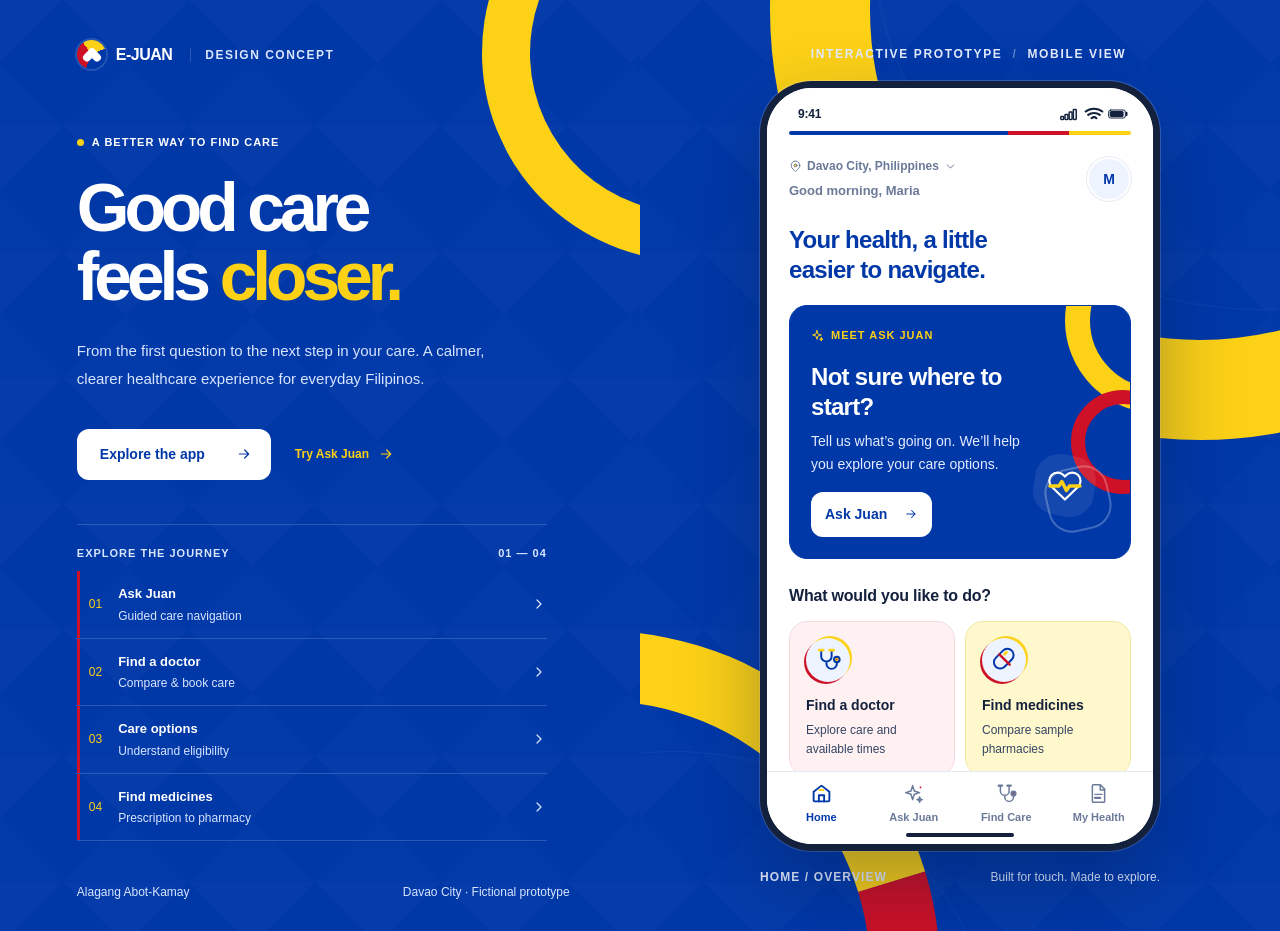
==== commit a609cf5e: "Add E-JUAN prototype changes Co-authored-by: Copilot <223556219+Copilot@users.noreply.github.com>" ====
--- a/index.html
+++ b/index.html
@@ -3,7 +3,7 @@
 <head>
   <meta charset="utf-8" />
   <meta name="viewport" content="width=device-width, initial-scale=1, viewport-fit=cover" />
-  <meta name="theme-color" content="#f9fbfc" />
+  <meta name="theme-color" content="#F6F8FC" />
   <meta name="description" content="E-JUAN — Alagang Abot-Kamay. Interactive citizen-facing healthcare UX concept for Davao City." />
   <title>E-JUAN — Healthcare, made closer</title>
   <link rel="stylesheet" href="styles.css" />
@@ -17,37 +17,37 @@
     <symbol id="i-plus" viewBox="0 0 24 24"><path d="M12 5v14M5 12h14"/></symbol>
     <symbol id="i-minus" viewBox="0 0 24 24"><path d="M5 12h14"/></symbol>
     <symbol id="i-x" viewBox="0 0 24 24"><path d="M18 6 6 18M6 6l12 12"/></symbol>
-    <symbol id="i-home" viewBox="0 0 24 24"><path d="m3 10 9-7 9 7v10a1 1 0 0 1-1 1H4a1 1 0 0 1-1-1V10Z"/><path d="M9 21v-7h6v7"/></symbol>
-    <symbol id="i-sparkles" viewBox="0 0 24 24"><path d="m12 3 1.8 6.2L20 11l-6.2 1.8L12 19l-1.8-6.2L4 11l6.2-1.8L12 3ZM19 17l.7 1.8L21.5 19.5l-1.8.7-.7 1.8-.7-1.8-1.8-.7 1.8-.7L19 17Z"/></symbol>
-    <symbol id="i-heart" viewBox="0 0 24 24"><path d="M20.8 4.6a5.5 5.5 0 0 0-7.8 0l-1 1-1-1a5.5 5.5 0 0 0-7.8 7.8l1 1L12 21l8.8-8.6a5.5 5.5 0 0 0 0-7.8Z"/></symbol>
-    <symbol id="i-heart-pulse" viewBox="0 0 24 24"><path d="M20.8 4.6a5.5 5.5 0 0 0-7.8 0l-1 1-1-1a5.5 5.5 0 0 0-7.8 7.8L12 21l8.8-8.6a5.5 5.5 0 0 0 0-7.8Z"/><path d="M3 12h5l2-3 3 6 2-3h6"/></symbol>
-    <symbol id="i-stethoscope" viewBox="0 0 24 24"><path d="M5 3v6a5 5 0 0 0 10 0V3M3 3h4M13 3h4M10 14v2a5 5 0 0 0 10 0v-2"/><circle cx="20" cy="12" r="2"/></symbol>
-    <symbol id="i-pill" viewBox="0 0 24 24"><path d="M10.5 3.5 3.6 10.4a6 6 0 0 0 8.5 8.5l6.9-6.9a6 6 0 1 0-8.5-8.5ZM7 7l10 10"/></symbol>
+    <symbol id="i-home" viewBox="0 0 24 24"><path d="m3 10 9-7 9 7v10a1 1 0 0 1-1 1H4a1 1 0 0 1-1-1V10Z"/><path d="M9 21v-7h6v7"/><path d="M10 8h4" stroke="var(--icon-accent,var(--yellow))" stroke-width="2.5"/></symbol>
+    <symbol id="i-sparkles" viewBox="0 0 24 24"><path d="m11 3 1.9 6.1L19 11l-6.1 1.9L11 19l-1.9-6.1L3 11l6.1-1.9L11 3Z"/><path d="m19 16 .8 2.2 2.2.8-2.2.8L19 22l-.8-2.2-2.2-.8 2.2-.8L19 16Z" fill="var(--icon-accent,var(--yellow))" stroke="var(--icon-accent,var(--yellow))"/><circle cx="20" cy="5" r="1" fill="var(--danger)" stroke="none"/></symbol>
+    <symbol id="i-heart" viewBox="0 0 24 24"><path d="M20.8 4.6a5.5 5.5 0 0 0-7.8 0l-1 1-1-1a5.5 5.5 0 0 0-7.8 7.8l1 1L12 21l8.8-8.6a5.5 5.5 0 0 0 0-7.8Z"/><path d="m8 12 3 3 5-5" stroke="var(--icon-accent,var(--yellow))"/></symbol>
+    <symbol id="i-heart-pulse" viewBox="0 0 24 24"><path d="M20.8 4.6a5.5 5.5 0 0 0-7.8 0l-1 1-1-1a5.5 5.5 0 0 0-7.8 7.8L12 21l8.8-8.6a5.5 5.5 0 0 0 0-7.8Z"/><path d="M2 12h6l2-3 3 6 2-3h7" stroke="var(--icon-accent,var(--yellow))" stroke-width="2.3"/></symbol>
+    <symbol id="i-stethoscope" viewBox="0 0 24 24"><path d="M5 3v6a5 5 0 0 0 10 0V3M10 14v2a5 5 0 0 0 10 0v-2"/><path d="M3 3h4M13 3h4" stroke="var(--icon-accent,var(--yellow))" stroke-width="2.5"/><circle cx="20" cy="12" r="2.7" fill="var(--icon-accent,var(--yellow))"/><circle cx="20" cy="12" r=".7" fill="var(--danger)" stroke="none"/></symbol>
+    <symbol id="i-pill" viewBox="0 0 24 24"><path d="m10.5 3.5-6.9 6.9a6 6 0 0 0 8.5 8.5l6.9-6.9a6 6 0 1 0-8.5-8.5Z"/><path d="m7 7 10 10" stroke="var(--danger)" stroke-width="2.3"/><path d="m12 7 2-2" stroke="var(--icon-accent,var(--yellow))" stroke-width="2.5"/></symbol>
     <symbol id="i-search" viewBox="0 0 24 24"><circle cx="10.8" cy="10.8" r="7.3"/><path d="m16.3 16.3 4.5 4.5"/></symbol>
-    <symbol id="i-map-pin" viewBox="0 0 24 24"><path d="M20 10c0 6-8 11-8 11S4 16 4 10a8 8 0 1 1 16 0Z"/><circle cx="12" cy="10" r="2.7"/></symbol>
-    <symbol id="i-calendar" viewBox="0 0 24 24"><rect x="3" y="5" width="18" height="16" rx="2"/><path d="M7 3v4M17 3v4M3 10h18"/></symbol>
-    <symbol id="i-clock" viewBox="0 0 24 24"><circle cx="12" cy="12" r="9"/><path d="M12 7v5l3 2"/></symbol>
-    <symbol id="i-shield-check" viewBox="0 0 24 24"><path d="m12 2 8 4v6c0 5-3.5 8-8 10-4.5-2-8-5-8-10V6l8-4Z"/><path d="m8.5 12 2.3 2.4L16 9.5"/></symbol>
+    <symbol id="i-map-pin" viewBox="0 0 24 24"><path d="M20 10c0 6-8 11-8 11S4 16 4 10a8 8 0 1 1 16 0Z"/><circle cx="12" cy="10" r="2.7" fill="var(--icon-accent,var(--yellow))"/></symbol>
+    <symbol id="i-calendar" viewBox="0 0 24 24"><rect x="3" y="5" width="18" height="16" rx="3"/><path d="M7 3v4M17 3v4" stroke="var(--danger)"/><path d="M3 10h18"/><path d="M8 15h2M14 15h2" stroke="var(--icon-accent,var(--yellow))" stroke-width="2.5"/></symbol>
+    <symbol id="i-clock" viewBox="0 0 24 24"><circle cx="12" cy="12" r="9"/><path d="M12 7v5l3 2" stroke="var(--icon-accent,var(--yellow))" stroke-width="2.3"/></symbol>
+    <symbol id="i-shield-check" viewBox="0 0 24 24"><path d="m12 2 8 4v6c0 5-3.5 8-8 10-4.5-2-8-5-8-10V6l8-4Z"/><path d="m8.5 12 2.3 2.4L16 9.5" stroke="var(--icon-accent,var(--yellow))" stroke-width="2.4"/></symbol>
     <symbol id="i-check" viewBox="0 0 24 24"><path d="m5 12 4.5 4.5L19 7"/></symbol>
     <symbol id="i-check-circle" viewBox="0 0 24 24"><circle cx="12" cy="12" r="9"/><path d="m8 12 2.7 2.7L16 9.5"/></symbol>
     <symbol id="i-alert-circle" viewBox="0 0 24 24"><circle cx="12" cy="12" r="9"/><path d="M12 7v6M12 17h.01"/></symbol>
     <symbol id="i-alert-triangle" viewBox="0 0 24 24"><path d="m10.3 4-8.2 14a2 2 0 0 0 1.8 3h16.2a2 2 0 0 0 1.8-3L13.7 4a2 2 0 0 0-3.4 0Z"/><path d="M12 9v5M12 18h.01"/></symbol>
     <symbol id="i-info" viewBox="0 0 24 24"><circle cx="12" cy="12" r="9"/><path d="M12 11v5M12 7.5h.01"/></symbol>
-    <symbol id="i-message" viewBox="0 0 24 24"><path d="M20 11.5a8.5 8.5 0 0 1-8.5 8.5 9 9 0 0 1-4-.9L3 21l1.9-4.5a8.5 8.5 0 1 1 15.1-5Z"/></symbol>
+    <symbol id="i-message" viewBox="0 0 24 24"><path d="M20 11.5a8.5 8.5 0 0 1-8.5 8.5 9 9 0 0 1-4-.9L3 21l1.9-4.5a8.5 8.5 0 1 1 15.1-5Z"/><path d="M8 11h.01M12 11h.01M16 11h.01" stroke="var(--icon-accent,var(--yellow))" stroke-width="2.7"/></symbol>
     <symbol id="i-send" viewBox="0 0 24 24"><path d="m22 2-7 20-4-9-9-4 20-7ZM11 13 22 2"/></symbol>
     <symbol id="i-mic" viewBox="0 0 24 24"><rect x="9" y="2" width="6" height="13" rx="3"/><path d="M5 11a7 7 0 0 0 14 0M12 18v4M8 22h8"/></symbol>
     <symbol id="i-video" viewBox="0 0 24 24"><rect x="2" y="5" width="15" height="14" rx="3"/><path d="m17 10 5-3v10l-5-3"/></symbol>
     <symbol id="i-phone" viewBox="0 0 24 24"><path d="M6 3h3l2 5-2 2a14 14 0 0 0 5 5l2-2 5 2v3a3 3 0 0 1-3.2 3C9.7 20.3 3.7 14.3 3 6.2A3 3 0 0 1 6 3Z"/></symbol>
-    <symbol id="i-file-text" viewBox="0 0 24 24"><path d="M6 2h8l5 5v14a1 1 0 0 1-1 1H6a1 1 0 0 1-1-1V3a1 1 0 0 1 1-1Z"/><path d="M14 2v6h5M8 13h8M8 17h6"/></symbol>
-    <symbol id="i-camera" viewBox="0 0 24 24"><path d="M8 4h8l2 3h3v13H3V7h3l2-3Z"/><circle cx="12" cy="13" r="4"/></symbol>
+    <symbol id="i-file-text" viewBox="0 0 24 24"><path d="M6 2h8l5 5v14a1 1 0 0 1-1 1H6a1 1 0 0 1-1-1V3a1 1 0 0 1 1-1Z"/><path d="M14 2v6h5M8 13h8"/><path d="M8 17h6" stroke="var(--icon-accent,var(--yellow))" stroke-width="2.3"/></symbol>
+    <symbol id="i-camera" viewBox="0 0 24 24"><path d="M8 4h8l2 3h3v13H3V7h3l2-3Z"/><circle cx="12" cy="13" r="4" stroke="var(--icon-accent,var(--yellow))" stroke-width="2.3"/><circle cx="18" cy="9" r=".8" fill="var(--danger)" stroke="none"/></symbol>
     <symbol id="i-upload" viewBox="0 0 24 24"><path d="M12 16V3m-5 5 5-5 5 5M4 16v4a1 1 0 0 0 1 1h14a1 1 0 0 0 1-1v-4"/></symbol>
     <symbol id="i-sliders" viewBox="0 0 24 24"><path d="M4 7h16M4 17h16"/><circle cx="9" cy="7" r="2" fill="currentColor" stroke="none"/><circle cx="16" cy="17" r="2" fill="currentColor" stroke="none"/></symbol>
     <symbol id="i-list" viewBox="0 0 24 24"><path d="M9 6h12M9 12h12M9 18h12M3 6h.01M3 12h.01M3 18h.01"/></symbol>
     <symbol id="i-map" viewBox="0 0 24 24"><path d="m3 5 6-3 6 3 6-3v17l-6 3-6-3-6 3V5ZM9 2v17M15 5v17"/></symbol>
     <symbol id="i-more" viewBox="0 0 24 24"><circle cx="5" cy="12" r="1.5"/><circle cx="12" cy="12" r="1.5"/><circle cx="19" cy="12" r="1.5"/></symbol>
-    <symbol id="i-user" viewBox="0 0 24 24"><circle cx="12" cy="8" r="4"/><path d="M4 21a8 8 0 0 1 16 0"/></symbol>
+    <symbol id="i-user" viewBox="0 0 24 24"><circle cx="12" cy="8" r="4"/><path d="M4 21a8 8 0 0 1 16 0"/><path d="M10 20h4" stroke="var(--icon-accent,var(--yellow))" stroke-width="2.3"/></symbol>
     <symbol id="i-users" viewBox="0 0 24 24"><circle cx="10" cy="8" r="3.5"/><path d="M3 20a7 7 0 0 1 14 0M17 5a3.5 3.5 0 0 1 0 7M18 15a6 6 0 0 1 4 5"/></symbol>
-    <symbol id="i-bell" viewBox="0 0 24 24"><path d="M18 8a6 6 0 0 0-12 0c0 7-3 8-3 9h18c0-1-3-2-3-9ZM10 21h4"/></symbol>
+    <symbol id="i-bell" viewBox="0 0 24 24"><path d="M18 8a6 6 0 0 0-12 0c0 7-3 8-3 9h18c0-1-3-2-3-9Z"/><path d="M10 21h4" stroke="var(--danger)" stroke-width="2.3"/></symbol>
     <symbol id="i-navigation" viewBox="0 0 24 24"><path d="m3 11 18-8-8 18-2-8-8-2Z"/></symbol>
     <symbol id="i-edit" viewBox="0 0 24 24"><path d="m4 16-1 5 5-1L20 8a3 3 0 0 0-4-4L4 16ZM14 6l4 4"/></symbol>
     <symbol id="i-refresh" viewBox="0 0 24 24"><path d="M20 7v5h-5M4 17v-5h5"/><path d="M5.7 9A7.5 7.5 0 0 1 19 7l1 5M4 12l1 5a7.5 7.5 0 0 0 13.3-2"/></symbol>
--- a/styles.css
+++ b/styles.css
@@ -1,77 +1,231 @@
-:root{--ink:#1b2935;--ink2:#364956;--muted:#7b8a95;--muted2:#9ba8b2;--blue:#346bba;--blue-deep:#275998;--blue-ink:#183c65;--blue-tint:#eaf3fb;--line:#e6ebef;--bg:#f9fbfc;--card:#fff;--soft:#f3f7fa;--green:#2f806d;--green-bg:#e8f5ef;--amber:#936c21;--amber-bg:#faf3e3;--danger:#a04736;--danger-bg:#fff0eb;--radius:19px;--font:-apple-system,BlinkMacSystemFont,"Segoe UI",Inter,"Helvetica Neue",Arial,sans-serif}
-*{box-sizing:border-box}html,body{margin:0;min-height:100%;background:#eef2f4;color:var(--ink);font-family:var(--font);-webkit-font-smoothing:antialiased}button,input,textarea,select{font:inherit}button{cursor:pointer}button:disabled{cursor:not-allowed;opacity:.45}button:focus-visible,input:focus-visible,textarea:focus-visible,select:focus-visible{outline:3px solid #a6c9fa;outline-offset:2px}svg{width:20px;height:20px;stroke:currentColor;fill:none;stroke-width:1.8;stroke-linecap:round;stroke-linejoin:round;flex-shrink:0}.svg-defs{position:absolute;width:0;height:0;overflow:hidden}.showcase{min-height:100vh;display:grid;grid-template-columns:minmax(410px,1fr) minmax(500px,1fr);overflow:hidden}.story-panel{background:#f8fafb;min-height:100vh;display:flex;flex-direction:column;padding:40px clamp(30px,5.5vw,110px) 30px clamp(30px,6vw,118px);z-index:2}.brand-lockup{display:flex;align-items:center;gap:10px;font-weight:800;font-size:16px;letter-spacing:-.7px;white-space:nowrap}.brand-symbol{position:relative;width:29px;height:29px;border-radius:10px;background:#346bba;display:flex;align-items:center;justify-content:center;overflow:hidden}.brand-symbol span{display:block;position:absolute;width:15px;height:8px;background:white;border-radius:10px;transform:rotate(-45deg);top:11px;left:5px}.brand-symbol span:nth-child(2){background:#badcf7;top:11px;left:10px;transform:rotate(45deg)}.brand-divider{width:1px;height:14px;background:#c7d0d9;margin:0 4px 0 8px}.brand-sub{color:#97a3ab;font-size:9px;letter-spacing:1.5px;font-weight:700}.story-main{margin:auto 0;padding:65px 0 44px}.eyebrow{display:flex;align-items:center;gap:8px;color:#507ca8;font-weight:700;font-size:10px;letter-spacing:1.7px}.eyebrow-dot,.live-dot{width:7px;height:7px;display:inline-block;background:#69a698;border-radius:50%}.story-main h1{font-size:clamp(50px,5.3vw,85px);letter-spacing:-.075em;line-height:1.025;margin:22px 0 25px;font-weight:650}.story-main h1 em{color:#5d91b5;font-family:Georgia,"Times New Roman",serif;letter-spacing:-.065em;font-weight:400}.story-main>p{max-width:440px;font-size:15px;line-height:1.9;color:#677984;margin:0}.story-buttons{display:flex;align-items:center;gap:24px;margin-top:35px}.story-primary{border:0;color:#fff;background:#1f496b;border-radius:100px;padding:15px 19px 15px 23px;display:flex;align-items:center;gap:31px;font-size:12px;font-weight:700;transition:transform .2s,background .2s}.story-primary:hover{background:#316eac;transform:translateY(-2px)}.story-primary svg{width:16px;height:16px}.story-link{border:0;background:none;padding:12px 0;font-weight:650;color:#416b8f;display:flex;align-items:center;gap:9px;font-size:12px}.story-link svg{width:16px;height:16px}.journey-panel{max-width:470px;border-top:1px solid #e3e9ed}.journey-heading{display:flex;justify-content:space-between;color:#a0abb5;font-weight:700;letter-spacing:1.4px;font-size:10px;padding:20px 0 10px}.journey-row{display:flex;align-items:center;text-align:left;gap:16px;padding:13px 0;width:100%;border:0;border-bottom:1px solid #e8edf0;background:transparent;font-size:13px;font-weight:650;color:#344c5d}.journey-row:hover{color:#286db0}.journey-num{color:#aab6bd;font-size:11px;font-weight:500}.journey-desc{display:block;color:#98a7af;font-size:11px;font-weight:450;margin-top:3px}.journey-row>svg{margin-left:auto;width:16px;color:#98a7af}.story-footer{display:flex;justify-content:space-between;gap:12px;font-size:10px;color:#9cabb6;margin-top:42px}.preview-area{position:relative;background:linear-gradient(145deg,#e9eff4,#eff3f6 63%,#e5edf3);min-height:100vh;display:flex;align-items:center;justify-content:center;flex-direction:column;padding:44px 28px;isolation:isolate;overflow:hidden}.ambient-circle{position:absolute;z-index:-1;border:1px solid #d9e4ed;opacity:.68;border-radius:50%;pointer-events:none}.ambient-one{width:780px;height:780px;top:-470px;right:-370px}.ambient-two{width:650px;height:650px;bottom:-470px;left:-290px}.preview-caption{font-size:10px;font-weight:700;letter-spacing:1.65px;color:#7894a9;margin-bottom:18px;display:flex;align-items:center;gap:10px}.caption-divider{opacity:.4}.device{width:400px;height:min(850px,calc(100vh - 130px));min-height:650px;max-height:860px;background:#161e25;padding:7px;border-radius:52px;box-shadow:0 42px 100px rgba(38,65,85,.2),0 12px 35px rgba(38,65,85,.11),0 0 0 1px rgba(22,35,44,.2);position:relative}.device-inner{height:100%;width:100%;background:var(--bg);border-radius:45px;overflow:hidden;position:relative;display:flex;flex-direction:column}.status-bar{height:47px;flex-shrink:0;position:relative;display:flex;justify-content:space-between;align-items:center;padding:9px 25px 4px 31px;color:var(--ink);font-weight:730;font-size:12px;letter-spacing:-.2px;background:var(--bg);z-index:8}.status-right{display:flex;align-items:center;gap:4px}.status-right svg{display:block}.screen{position:relative;flex:1;min-height:0;overflow:auto;overscroll-behavior:contain;scrollbar-width:none;background:var(--bg)}.screen::-webkit-scrollbar{display:none}.bottom-nav{height:73px;flex-shrink:0;display:flex;align-items:stretch;justify-content:space-around;border-top:1px solid #e9edf1;background:rgba(255,255,255,.98);z-index:7;padding:2px 8px 10px}.bottom-nav[hidden]{display:none}.nav-item{width:25%;border:0;background:none;color:#94a2ac;display:flex;flex-direction:column;align-items:center;justify-content:center;gap:5px;font-size:9px;font-weight:600}.nav-item svg{width:21px;height:21px;stroke-width:1.7}.nav-item.active{color:#2f70b3}.nav-item.active svg{stroke-width:2.15}.home-indicator{width:108px;height:4px;background:#1c2730;border-radius:100px;position:absolute;bottom:7px;left:50%;transform:translateX(-50%);z-index:10}.toast{position:absolute;z-index:20;bottom:98px;left:22px;right:22px;text-align:center;opacity:0;pointer-events:none;transform:translateY(10px);transition:.22s ease;background:#213747;color:#fff;padding:12px 15px;font-size:12px;border-radius:13px;line-height:1.4;box-shadow:0 15px 35px #1b293526}.toast.show{opacity:1;transform:translateY(0)}.device-caption{width:400px;display:flex;justify-content:space-between;gap:12px;margin-top:17px;font-size:10px;color:#8da2b0}.screen-label{font-weight:750;letter-spacing:1.1px;color:#718e9e}
+:root{--ink:#14213D;--ink2:#344563;--muted:#6B7A99;--muted2:#7C89A3;--blue:#0038A8;--blue-deep:#002D86;--blue-ink:#0038A8;--blue-tint:#EEF4FF;--blue-line:#ADC4FF;--line:#E5EAF2;--bg:#F6F8FC;--card:#fff;--soft:#F6F8FC;--green:#087F6B;--green-bg:#ECFAF5;--amber:#344563;--amber-bg:#F6F8FC;--danger:#CE1126;--danger-bg:#FFF1F3;--danger-line:#F4C4CB;--yellow:#FCD116;--yellow-bg:#FFF8CC;--radius:18px;--font:-apple-system,BlinkMacSystemFont,"Segoe UI",Inter,"Helvetica Neue",Arial,sans-serif}
+*{box-sizing:border-box}html,body{margin:0;min-height:100%;background:var(--bg);color:var(--ink);font-family:var(--font);-webkit-font-smoothing:antialiased}button,input,textarea,select{font:inherit}button{cursor:pointer}button:disabled{cursor:not-allowed;opacity:.45}button:focus-visible,input:focus-visible,textarea:focus-visible,select:focus-visible{outline:3px solid var(--blue-line);outline-offset:2px}svg{width:20px;height:20px;stroke:currentColor;fill:none;stroke-width:1.8;stroke-linecap:round;stroke-linejoin:round;flex-shrink:0}.svg-defs{position:absolute;width:0;height:0;overflow:hidden}.showcase{min-height:100vh;display:grid;grid-template-columns:minmax(410px,1fr) minmax(500px,1fr);overflow:hidden}.story-panel{background:var(--bg);min-height:100vh;display:flex;flex-direction:column;padding:40px clamp(30px,5.5vw,110px) 30px clamp(30px,6vw,118px);z-index:2}.brand-lockup{display:flex;align-items:center;gap:10px;font-weight:800;font-size:16px;letter-spacing:-.7px;white-space:nowrap}.brand-symbol{position:relative;width:29px;height:29px;border-radius:10px;background:var(--blue);display:flex;align-items:center;justify-content:center;overflow:hidden}.brand-symbol span{display:block;position:absolute;width:15px;height:8px;background:white;border-radius:10px;transform:rotate(-45deg);top:11px;left:5px}.brand-symbol span:nth-child(2){background:var(--blue-tint);top:11px;left:10px;transform:rotate(45deg)}.brand-divider{width:1px;height:14px;background:var(--blue-tint);margin:0 4px 0 8px}.brand-sub{color:var(--muted);font-size:12px;letter-spacing:1.5px;font-weight:700}.story-main{margin:auto 0;padding:65px 0 44px}.eyebrow{display:flex;align-items:center;gap:8px;color:var(--blue);font-weight:700;font-size:12px;letter-spacing:1.7px}.eyebrow-dot,.live-dot{width:7px;height:7px;display:inline-block;background:var(--green);border-radius:50%}.story-main h1{font-size:clamp(50px,5.3vw,85px);letter-spacing:-.075em;line-height:1.025;margin:22px 0 25px;font-weight:650}.story-main h1 em{color:var(--blue);font-family:Georgia,"Times New Roman",serif;letter-spacing:-.065em;font-weight:400}.story-main>p{max-width:440px;font-size:15px;line-height:1.9;color:var(--muted);margin:0}.story-buttons{display:flex;align-items:center;gap:24px;margin-top:35px}.story-primary{border:0;color:#fff;background:var(--blue);border-radius:100px;padding:15px 19px 15px 23px;display:flex;align-items:center;gap:31px;font-size:12px;font-weight:700;transition:transform .2s,background .2s}.story-primary:hover{background:var(--blue-deep);transform:translateY(-2px)}.story-primary svg{width:16px;height:16px}.story-link{border:0;background:none;padding:12px 0;font-weight:650;color:var(--blue);display:flex;align-items:center;gap:9px;font-size:12px}.story-link svg{width:16px;height:16px}.journey-panel{max-width:470px;border-top:1px solid var(--line)}.journey-heading{display:flex;justify-content:space-between;color:var(--muted);font-weight:700;letter-spacing:1.4px;font-size:12px;padding:20px 0 10px}.journey-row{display:flex;align-items:center;text-align:left;gap:16px;padding:13px 0;width:100%;border:0;border-bottom:1px solid var(--line);background:transparent;font-size:13px;font-weight:650;color:var(--ink2)}.journey-row:hover{color:var(--blue)}.journey-num{color:var(--muted);font-size:12px;font-weight:500}.journey-desc{display:block;color:var(--muted);font-size:12px;font-weight:450;margin-top:3px}.journey-row>svg{margin-left:auto;width:16px;color:var(--muted)}.story-footer{display:flex;justify-content:space-between;gap:12px;font-size:12px;color:var(--muted);margin-top:42px}.preview-area{position:relative;background:linear-gradient(145deg,var(--blue-tint),var(--bg) 63%,var(--blue-tint));min-height:100vh;display:flex;align-items:center;justify-content:center;flex-direction:column;padding:44px 28px;isolation:isolate;overflow:hidden}.ambient-circle{position:absolute;z-index:-1;border:1px solid var(--line);opacity:.68;border-radius:50%;pointer-events:none}.ambient-one{width:780px;height:780px;top:-470px;right:-370px}.ambient-two{width:650px;height:650px;bottom:-470px;left:-290px}.preview-caption{font-size:12px;font-weight:700;letter-spacing:1.65px;color:var(--muted);margin-bottom:18px;display:flex;align-items:center;gap:10px}.caption-divider{opacity:.4}.device{width:400px;height:min(850px,calc(100vh - 130px));min-height:650px;max-height:860px;background:var(--ink);padding:7px;border-radius:52px;box-shadow:0 42px 100px rgba(38,65,85,.2),0 12px 35px rgba(38,65,85,.11),0 0 0 1px rgba(22,35,44,.2);position:relative}.device-inner{height:100%;width:100%;background:var(--bg);border-radius:45px;overflow:hidden;position:relative;display:flex;flex-direction:column}.status-bar{height:47px;flex-shrink:0;position:relative;display:flex;justify-content:space-between;align-items:center;padding:9px 25px 4px 31px;color:var(--ink);font-weight:730;font-size:12px;letter-spacing:-.2px;background:var(--bg);z-index:8}.status-right{display:flex;align-items:center;gap:4px}.status-right svg{display:block}.screen{position:relative;flex:1;min-height:0;overflow:auto;overscroll-behavior:contain;scrollbar-width:none;background:var(--bg)}.screen::-webkit-scrollbar{display:none}.bottom-nav{height:73px;flex-shrink:0;display:flex;align-items:stretch;justify-content:space-around;border-top:1px solid var(--line);background:rgba(255,255,255,.98);z-index:7;padding:2px 8px 10px}.bottom-nav[hidden]{display:none}.nav-item{width:25%;border:0;background:none;color:var(--muted);display:flex;flex-direction:column;align-items:center;justify-content:center;gap:5px;font-size:12px;font-weight:600}.nav-item svg{width:21px;height:21px;stroke-width:1.7}.nav-item.active{color:var(--blue)}.nav-item.active svg{stroke-width:2.15}.home-indicator{width:108px;height:4px;background:var(--ink);border-radius:100px;position:absolute;bottom:7px;left:50%;transform:translateX(-50%);z-index:10}.toast{position:absolute;z-index:20;bottom:98px;left:22px;right:22px;text-align:center;opacity:0;pointer-events:none;transform:translateY(10px);transition:.22s ease;background:var(--ink);color:#fff;padding:12px 15px;font-size:12px;border-radius:13px;line-height:1.4;box-shadow:0 15px 35px #1b293526}.toast.show{opacity:1;transform:translateY(0)}.device-caption{width:400px;display:flex;justify-content:space-between;gap:12px;margin-top:17px;font-size:12px;color:var(--muted)}.screen-label{font-weight:750;letter-spacing:1.1px;color:var(--muted)}
 /* Shared in-app building blocks */
-.view{padding:11px 22px 28px;min-height:100%;animation:fadeUp .23s ease}.view.no-pad{padding:0}.view-head{display:flex;align-items:center;gap:11px;margin-bottom:23px;min-height:40px}.view-head .view-title{font-weight:710;font-size:18px;letter-spacing:-.6px;margin:0}.round-icon{width:37px;height:37px;border:1px solid #e4ebf0;border-radius:50%;display:grid;place-items:center;background:#fff;color:var(--ink);flex-shrink:0;padding:0}.round-icon svg{width:17px;height:17px}.view-head .right-action{margin-left:auto}.muted{color:var(--muted)}.muted2{color:var(--muted2)}.overline{font-weight:800;letter-spacing:1.4px;color:#8da0af;font-size:10px}.section-label{display:flex;align-items:center;justify-content:space-between;margin:25px 0 13px}.section-label h2{font-size:15px;letter-spacing:-.35px;margin:0;font-weight:760}.section-label button{background:none;border:0;color:var(--blue);font-size:11px;font-weight:700;display:flex;align-items:center;gap:3px;padding:6px 0}.section-label svg{width:13px;height:13px}.card{background:#fff;border:1px solid #e8edf0;border-radius:20px;padding:17px}.card.tight{padding:14px}.card.soft{background:#f4f8fb;border-color:#f4f8fb}.card + .card{margin-top:11px}.subtle-line{height:1px;background:var(--line);margin:16px 0}.row{display:flex;align-items:center;gap:10px}.row.between{justify-content:space-between}.row.top{align-items:flex-start}.grow{flex:1;min-width:0}.small{font-size:12px}.tiny{font-size:10px}.strong{font-weight:750}.balance{font-variant-numeric:tabular-nums}.page-h1{margin:0 0 9px;font-weight:750;font-size:28px;letter-spacing:-1.25px;line-height:1.16}.page-lead{font-size:12.5px;line-height:1.65;color:#758791;margin:0 0 23px}.blue{color:var(--blue)}.button{border:0;display:inline-flex;align-items:center;justify-content:center;gap:9px;border-radius:13px;padding:13px 17px;background:#2d689f;color:white;font-weight:730;font-size:12px;min-height:45px;transition:background .15s,transform .15s}.button:hover:not(:disabled){background:#245583}.button:active:not(:disabled){transform:scale(.987)}.button.full{width:100%}.button.secondary{background:#edf4f9;color:#315f89}.button.secondary:hover{background:#dcebf5}.button.ghost{border:1px solid #e3e9ee;background:#fff;color:var(--ink2)}.button.ghost:hover{background:#f4f8fb}.button.white{background:#fff;color:#265d91}.button.small-btn{min-height:37px;padding:9px 13px;border-radius:11px;font-size:11px}.button svg{width:16px;height:16px}.button.dark{background:#1e3447}.button.danger{background:#b25340}.button.round{border-radius:100px}.action-stack{display:grid;gap:10px}.chip{display:inline-flex;justify-content:center;align-items:center;gap:6px;border:1px solid #e0e8ed;background:white;color:#5e7282;font-size:11px;font-weight:620;border-radius:50px;padding:9px 12px;white-space:nowrap;min-height:36px}.chip.selected{background:#e8f2fb;border-color:#7cacdb;color:#215b90}.chip.dark-selected{background:#243e56;border-color:#243e56;color:white}.chip svg{width:15px;height:15px}.chip-row{display:flex;gap:8px;overflow-x:auto;padding-bottom:3px;scrollbar-width:none;margin-right:-22px;padding-right:22px}.chip-row::-webkit-scrollbar{display:none}.pill-badge{display:inline-flex;align-items:center;gap:4px;border-radius:100px;padding:5px 8px;background:#edf5fa;color:#4779a4;font-weight:750;font-size:9px}.pill-badge.green{color:#2d806f;background:#eaf6ef}.pill-badge.amber{color:#8b6b2b;background:#fff5e4}.pill-badge.red{color:#ac503a;background:#fff0ea}.pill-badge.neutral{color:#6e7f8a;background:#eef2f4}.pill-badge svg{width:11px;height:11px;stroke-width:2.2}.input-wrap{display:flex;align-items:center;gap:9px;background:#fff;border:1px solid #e2e9ee;border-radius:13px;padding:0 13px;height:45px;min-width:0}.input-wrap svg{color:#9aaab5;width:17px;height:17px}.input-wrap input{background:transparent;border:0;outline:0!important;box-shadow:none!important;min-width:0;width:100%;font-size:12px;color:var(--ink)}.input-wrap input::placeholder{color:#a4b0b8}.selector-card{border:1px solid #e6ebef;background:#fff;border-radius:14px;padding:12px;display:flex;align-items:center;gap:10px;width:100%;text-align:left;color:var(--ink)}.selector-card.active{border-color:#83b1db;background:#eff6fd;box-shadow:inset 0 0 0 .4px #83b1db}.select-icon{width:35px;height:35px;border-radius:11px;background:#f3f7fa;display:grid;place-items:center;color:#5381a8}.select-icon svg{width:19px;height:19px}.select-title{font-weight:730;font-size:12px}.select-desc{font-size:10px;color:var(--muted);line-height:1.5;margin-top:3px}.selection-tick{width:18px;height:18px;border:1.7px solid #c8d4dc;border-radius:50%;margin-left:auto;display:grid;place-items:center;color:white;flex-shrink:0}.selection-tick svg{display:none;width:12px;height:12px;stroke-width:3}.active .selection-tick{background:#3776ac;border-color:#3776ac}.active .selection-tick svg{display:block}.two-cols{display:grid;grid-template-columns:1fr 1fr;gap:10px}.kv{display:flex;justify-content:space-between;align-items:flex-start;gap:12px;font-size:12px;margin:11px 0}.kv .key{color:#81919b}.kv .value{font-weight:720;text-align:right}.info-box{display:flex;align-items:flex-start;gap:9px;border-radius:13px;background:#edf5fb;padding:12px 13px;color:#4a728f;font-size:11px;line-height:1.55}.info-box svg{width:16px;height:16px;margin-top:1px}.info-box.amber{background:var(--amber-bg);color:#856c38}.info-box.red{background:var(--danger-bg);color:var(--danger)}.info-box.green{background:var(--green-bg);color:var(--green)}.footer-actions{position:sticky;bottom:-28px;margin:23px -22px -28px;padding:12px 22px 23px;background:linear-gradient(transparent,#f9fbfc 16%);z-index:3}.footer-actions.padded{margin-top:4px}
+.view{padding:11px 22px 28px;min-height:100%;animation:fadeUp .23s ease}.view.no-pad{padding:0}.view-head{display:flex;align-items:center;gap:11px;margin-bottom:23px;min-height:40px}.view-head .view-title{font-weight:710;font-size:18px;letter-spacing:-.6px;margin:0}.round-icon{width:37px;height:37px;border:1px solid var(--line);border-radius:50%;display:grid;place-items:center;background:#fff;color:var(--ink);flex-shrink:0;padding:0}.round-icon svg{width:17px;height:17px}.view-head .right-action{margin-left:auto}.muted{color:var(--muted)}.muted2{color:var(--muted2)}.overline{font-weight:800;letter-spacing:1.4px;color:var(--muted);font-size:12px}.section-label{display:flex;align-items:center;justify-content:space-between;margin:25px 0 13px}.section-label h2{font-size:15px;letter-spacing:-.35px;margin:0;font-weight:760}.section-label button{background:none;border:0;color:var(--blue);font-size:12px;font-weight:700;display:flex;align-items:center;gap:3px;padding:6px 0}.section-label svg{width:13px;height:13px}.card{background:#fff;border:1px solid var(--line);border-radius:20px;padding:17px}.card.tight{padding:14px}.card.soft{background:var(--bg);border-color:var(--line)}.card + .card{margin-top:11px}.subtle-line{height:1px;background:var(--line);margin:16px 0}.row{display:flex;align-items:center;gap:10px}.row.between{justify-content:space-between}.row.top{align-items:flex-start}.grow{flex:1;min-width:0}.small{font-size:12px}.tiny{font-size:12px}.strong{font-weight:750}.balance{font-variant-numeric:tabular-nums}.page-h1{margin:0 0 9px;font-weight:750;font-size:28px;letter-spacing:-1.25px;line-height:1.16}.page-lead{font-size:12.5px;line-height:1.65;color:var(--muted);margin:0 0 23px}.blue{color:var(--blue)}.button{border:0;display:inline-flex;align-items:center;justify-content:center;gap:9px;border-radius:13px;padding:13px 17px;background:var(--blue);color:white;font-weight:730;font-size:12px;min-height:45px;transition:background .15s,transform .15s}.button:hover:not(:disabled){background:var(--blue-deep)}.button:active:not(:disabled){transform:scale(.987)}.button.full{width:100%}.button.secondary{background:var(--blue-tint);color:var(--blue)}.button.secondary:hover{background:var(--blue-tint)}.button.ghost{border:1px solid var(--line);background:#fff;color:var(--ink2)}.button.ghost:hover{background:var(--bg)}.button.white{background:#fff;color:var(--blue)}.button.small-btn{min-height:37px;padding:9px 13px;border-radius:11px;font-size:12px}.button svg{width:16px;height:16px}.button.dark{background:var(--ink)}.button.danger{background:var(--danger)}.button.round{border-radius:100px}.action-stack{display:grid;gap:10px}.chip{display:inline-flex;justify-content:center;align-items:center;gap:6px;border:1px solid var(--line);background:white;color:var(--ink2);font-size:12px;font-weight:620;border-radius:50px;padding:9px 12px;white-space:nowrap;min-height:36px}.chip.selected{background:var(--blue-tint);border-color:var(--blue-line);color:var(--blue)}.chip.dark-selected{background:var(--blue);border-color:var(--blue-line);color:white}.chip svg{width:15px;height:15px}.chip-row{display:flex;gap:8px;overflow-x:auto;padding-bottom:3px;scrollbar-width:none;margin-right:-22px;padding-right:22px}.chip-row::-webkit-scrollbar{display:none}.pill-badge{display:inline-flex;align-items:center;gap:4px;border-radius:100px;padding:5px 8px;background:var(--blue-tint);color:var(--blue);font-weight:750;font-size:12px}.pill-badge.green{color:var(--green);background:var(--green-bg)}.pill-badge.amber{color:var(--muted);background:var(--soft)}.pill-badge.red{color:var(--danger);background:var(--danger-bg)}.pill-badge.neutral{color:var(--muted);background:var(--bg)}.pill-badge svg{width:11px;height:11px;stroke-width:2.2}.input-wrap{display:flex;align-items:center;gap:9px;background:#fff;border:1px solid var(--line);border-radius:13px;padding:0 13px;height:45px;min-width:0}.input-wrap svg{color:var(--muted);width:17px;height:17px}.input-wrap input{background:transparent;border:0;outline:0!important;box-shadow:none!important;min-width:0;width:100%;font-size:12px;color:var(--ink)}.input-wrap input::placeholder{color:var(--muted)}.selector-card{border:1px solid var(--line);background:#fff;border-radius:14px;padding:12px;display:flex;align-items:center;gap:10px;width:100%;text-align:left;color:var(--ink)}.selector-card.active{border-color:var(--blue-line);background:var(--blue-tint);box-shadow:inset 0 0 0 .4px var(--blue-line)}.select-icon{width:35px;height:35px;border-radius:11px;background:var(--bg);display:grid;place-items:center;color:var(--blue)}.select-icon svg{width:19px;height:19px}.select-title{font-weight:730;font-size:12px}.select-desc{font-size:12px;color:var(--muted);line-height:1.5;margin-top:3px}.selection-tick{width:18px;height:18px;border:1.7px solid var(--line);border-radius:50%;margin-left:auto;display:grid;place-items:center;color:white;flex-shrink:0}.selection-tick svg{display:none;width:12px;height:12px;stroke-width:3}.active .selection-tick{background:var(--blue);border-color:var(--blue-line)}.active .selection-tick svg{display:block}.two-cols{display:grid;grid-template-columns:1fr 1fr;gap:10px}.kv{display:flex;justify-content:space-between;align-items:flex-start;gap:12px;font-size:12px;margin:11px 0}.kv .key{color:var(--muted)}.kv .value{font-weight:720;text-align:right}.info-box{display:flex;align-items:flex-start;gap:9px;border-radius:13px;background:var(--blue-tint);padding:12px 13px;color:var(--ink2);font-size:12px;line-height:1.55}.info-box svg{width:16px;height:16px;margin-top:1px}.info-box.amber{background:var(--amber-bg);color:var(--muted)}.info-box.red{background:var(--danger-bg);color:var(--danger)}.info-box.green{background:var(--green-bg);color:var(--green)}.footer-actions{position:sticky;bottom:-28px;margin:23px -22px -28px;padding:12px 22px 23px;background:linear-gradient(transparent,var(--bg) 16%);z-index:3}.footer-actions.padded{margin-top:4px}
 /* onboarding */
-.onboarding{display:flex;flex-direction:column;min-height:100%;padding:18px 26px 35px;background:linear-gradient(180deg,#f8fbff,#f9fbfc 73%)}.onboarding-top{display:flex;justify-content:space-between;align-items:center}.onboarding .brand-lockup{font-size:15px}.skip-link{background:transparent;border:0;color:#738999;font-size:12px;font-weight:670}.onboard-art{height:255px;position:relative;margin:26px auto 17px;width:100%;display:grid;place-items:center}.orb{width:224px;height:224px;border:1px solid #cee1f1;border-radius:50%;position:relative;display:grid;place-items:center;background:radial-gradient(circle at 30% 23%,#f3faff,#dcecf9 78%);box-shadow:inset 0 2px 24px #ffffff90}.orb:before{content:'';position:absolute;width:260px;height:260px;border:1px solid #e2edf7;border-radius:50%}.orb .core{width:110px;height:110px;border-radius:35px;background:#477fb6;display:grid;place-items:center;transform:rotate(-9deg);box-shadow:0 15px 30px #406a9538}.core svg{width:58px;height:58px;color:#fff;stroke-width:1.1;transform:rotate(9deg)}.orbit-icon{position:absolute;width:51px;height:51px;border-radius:18px;background:#fff;box-shadow:0 6px 22px #284d7415;display:grid;place-items:center;color:#5085b5}.orbit-icon.top{right:34px;top:16px;transform:rotate(11deg)}.orbit-icon.bottom{left:12px;bottom:21px;transform:rotate(-12deg)}.orbit-icon svg{width:24px;height:24px}.onboarding h1{font-size:35px;line-height:1.15;letter-spacing:-1.8px;margin:7px 0 13px}.onboarding h1 em{font-style:normal;color:var(--blue)}.onboarding p{font-size:13px;color:#718492;line-height:1.75;margin:0 0 22px}.feature-line{display:flex;gap:9px;align-items:center;font-size:11px;font-weight:630;color:#56748a;margin:9px 0}.feature-line svg{width:14px;height:14px;color:#4a9a82}.onboarding-bottom{margin-top:auto;padding-top:21px}.onboarding-bottom .button{height:49px}.disclaimer-small{text-align:center;font-size:10px;color:#9eacb5;margin-top:14px}
+.onboarding{display:flex;flex-direction:column;min-height:100%;padding:18px 26px 35px;background:linear-gradient(180deg,var(--blue-tint),var(--bg) 73%)}.onboarding-top{display:flex;justify-content:space-between;align-items:center}.onboarding .brand-lockup{font-size:15px}.skip-link{background:transparent;border:0;color:var(--muted);font-size:12px;font-weight:670}.onboard-art{height:255px;position:relative;margin:26px auto 17px;width:100%;display:grid;place-items:center}.orb{width:224px;height:224px;border:1px solid var(--line);border-radius:50%;position:relative;display:grid;place-items:center;background:radial-gradient(circle at 30% 23%,var(--blue-tint),var(--blue-tint) 78%);box-shadow:inset 0 2px 24px #ffffff90}.orb:before{content:'';position:absolute;width:260px;height:260px;border:1px solid var(--line);border-radius:50%}.orb .core{width:110px;height:110px;border-radius:35px;background:var(--blue);display:grid;place-items:center;transform:rotate(-9deg);box-shadow:0 15px 30px #406a9538}.core svg{width:58px;height:58px;color:#fff;stroke-width:1.1;transform:rotate(9deg)}.orbit-icon{position:absolute;width:51px;height:51px;border-radius:18px;background:#fff;box-shadow:0 6px 22px #284d7415;display:grid;place-items:center;color:var(--blue)}.orbit-icon.top{right:34px;top:16px;transform:rotate(11deg)}.orbit-icon.bottom{left:12px;bottom:21px;transform:rotate(-12deg)}.orbit-icon svg{width:24px;height:24px}.onboarding h1{font-size:35px;line-height:1.15;letter-spacing:-1.8px;margin:7px 0 13px}.onboarding h1 em{font-style:normal;color:var(--blue)}.onboarding p{font-size:13px;color:var(--muted);line-height:1.75;margin:0 0 22px}.feature-line{display:flex;gap:9px;align-items:center;font-size:12px;font-weight:630;color:var(--ink2);margin:9px 0}.feature-line svg{width:14px;height:14px;color:var(--green)}.onboarding-bottom{margin-top:auto;padding-top:21px}.onboarding-bottom .button{height:49px}.disclaimer-small{text-align:center;font-size:12px;color:var(--muted);margin-top:14px}
 /* home */
-.home-header{display:flex;align-items:center;justify-content:space-between;padding:11px 0 24px}.loc-marker{display:flex;align-items:center;gap:5px;font-size:10px;color:#81929f;margin-bottom:6px;font-weight:620}.loc-marker svg{width:13px;height:13px}.welcome{font-size:13px;font-weight:630;color:#6b8190}.avatar-mini{width:38px;height:38px;border:2px solid #fff;background:#e6eff6;box-shadow:0 0 0 1px #e0e9ef;display:grid;place-items:center;font-weight:730;border-radius:50%;color:#456f92}.home-title{font-size:28px;letter-spacing:-1.15px;line-height:1.17;margin:0 0 20px;font-weight:760}.hero-care{padding:21px;border-radius:21px;color:#173c65;background:#e8f2fb;position:relative;overflow:hidden;border:1px solid #dfecf6;min-height:196px}.hero-care:before{content:'';position:absolute;width:188px;height:188px;border:1px solid #cce1f2;border-radius:50%;right:-72px;top:-58px}.hero-care:after{content:'';position:absolute;width:114px;height:114px;border:1px solid #d2e5f5;border-radius:50%;right:-15px;top:40px}.hero-tag{font-size:10px;letter-spacing:1px;font-weight:820;color:#5d8aaf;display:flex;align-items:center;gap:7px}.hero-tag svg{width:13px;height:13px}.hero-care h2{font-size:25px;line-height:1.17;letter-spacing:-1px;margin:18px 0 8px;max-width:220px}.hero-care p{font-size:11px;color:#60809b;line-height:1.6;max-width:217px;margin:0}.hero-care button{background:#265d93;border:0;border-radius:100px;color:white;font-size:11px;font-weight:720;padding:12px 14px;display:flex;align-items:center;gap:17px;margin-top:16px}.hero-care button svg{width:14px;height:14px}.hero-drawing{position:absolute;right:15px;bottom:22px;width:95px;height:94px;opacity:.9}.hero-drawing .draw-a{position:absolute;right:5px;bottom:5px;width:64px;height:64px;border:2px solid #8cb7da;border-radius:24px;transform:rotate(-13deg)}.hero-drawing .draw-b{position:absolute;right:20px;bottom:20px;width:61px;height:61px;border-radius:24px;background:#c7e0f2;display:grid;place-items:center;transform:rotate(9deg)}.hero-drawing svg{width:36px;height:36px;color:#2b70a9;transform:rotate(-9deg);stroke-width:1.45}.quick-card{width:100%;border:1px solid #e7edf1;border-radius:18px;background:white;padding:15px 12px 14px;text-align:left;min-height:126px}.quick-card:hover{border-color:#a8c4d9}.quick-icon{width:39px;height:39px;border-radius:13px;background:#eef5fa;display:grid;place-items:center;color:#3e77a7;margin-bottom:13px}.quick-icon.mint{background:#ebf5f0;color:#458f78}.quick-icon svg{width:21px;height:21px}.quick-name{font-size:12px;font-weight:760;margin-bottom:5px;display:block}.quick-desc{font-size:10px;color:#91a0ab;line-height:1.45;display:block}.appointment-small{background:#fff;border:1px solid #e8edf0;border-radius:17px;padding:15px;display:flex;gap:12px;align-items:center;text-align:left;width:100%}.app-cal{background:#edf4fb;border-radius:12px;width:46px;height:52px;display:flex;flex-direction:column;align-items:center;justify-content:center;gap:2px;color:#306ca3}.app-cal span{font-size:10px;font-weight:700}.app-cal strong{font-size:20px;line-height:1;font-weight:760}.appointment-small .chev{width:15px;height:15px;color:#9aaab4;margin-left:auto}.pathway-link{border:1px solid #e7edf1;background:transparent;border-radius:17px;display:flex;align-items:center;width:100%;padding:15px;gap:13px;text-align:left}.pathway-link .way-icon{border-radius:12px;width:37px;height:37px;display:grid;place-items:center;background:#eaf5f1;color:#57947f}.pathway-link .way-icon svg{width:20px;height:20px}
+.home-header{display:flex;align-items:center;justify-content:space-between;padding:11px 0 24px}.loc-marker{display:flex;align-items:center;gap:5px;font-size:12px;color:var(--muted);margin-bottom:6px;font-weight:620}.loc-marker svg{width:13px;height:13px}.welcome{font-size:13px;font-weight:630;color:var(--muted)}.avatar-mini{width:38px;height:38px;border:2px solid #fff;background:var(--blue-tint);box-shadow:0 0 0 1px var(--line);display:grid;place-items:center;font-weight:730;border-radius:50%;color:var(--blue)}.home-title{font-size:28px;letter-spacing:-1.15px;line-height:1.17;margin:0 0 20px;font-weight:760}.hero-care{padding:21px;border-radius:21px;color:var(--ink2);background:var(--blue-tint);position:relative;overflow:hidden;border:1px solid var(--line);min-height:196px}.hero-care:before{content:'';position:absolute;width:188px;height:188px;border:1px solid var(--line);border-radius:50%;right:-72px;top:-58px}.hero-care:after{content:'';position:absolute;width:114px;height:114px;border:1px solid var(--line);border-radius:50%;right:-15px;top:40px}.hero-tag{font-size:12px;letter-spacing:1px;font-weight:820;color:var(--blue);display:flex;align-items:center;gap:7px}.hero-tag svg{width:13px;height:13px}.hero-care h2{font-size:25px;line-height:1.17;letter-spacing:-1px;margin:18px 0 8px;max-width:220px}.hero-care p{font-size:12px;color:var(--ink2);line-height:1.6;max-width:217px;margin:0}.hero-care button{background:var(--blue);border:0;border-radius:100px;color:white;font-size:12px;font-weight:720;padding:12px 14px;display:flex;align-items:center;gap:17px;margin-top:16px}.hero-care button svg{width:14px;height:14px}.hero-drawing{position:absolute;right:15px;bottom:22px;width:95px;height:94px;opacity:.9}.hero-drawing .draw-a{position:absolute;right:5px;bottom:5px;width:64px;height:64px;border:2px solid var(--line);border-radius:24px;transform:rotate(-13deg)}.hero-drawing .draw-b{position:absolute;right:20px;bottom:20px;width:61px;height:61px;border-radius:24px;background:var(--blue-tint);display:grid;place-items:center;transform:rotate(9deg)}.hero-drawing svg{width:36px;height:36px;color:var(--blue);transform:rotate(-9deg);stroke-width:1.45}.quick-card{width:100%;border:1px solid var(--line);border-radius:18px;background:white;padding:15px 12px 14px;text-align:left;min-height:126px}.quick-card:hover{border-color:var(--blue-line)}.quick-icon{width:39px;height:39px;border-radius:13px;background:var(--blue-tint);display:grid;place-items:center;color:var(--blue);margin-bottom:13px}.quick-icon.mint{background:var(--green-bg);color:var(--green)}.quick-icon svg{width:21px;height:21px}.quick-name{font-size:12px;font-weight:760;margin-bottom:5px;display:block}.quick-desc{font-size:12px;color:var(--muted);line-height:1.45;display:block}.appointment-small{background:#fff;border:1px solid var(--line);border-radius:17px;padding:15px;display:flex;gap:12px;align-items:center;text-align:left;width:100%}.app-cal{background:var(--blue-tint);border-radius:12px;width:46px;height:52px;display:flex;flex-direction:column;align-items:center;justify-content:center;gap:2px;color:var(--blue)}.app-cal span{font-size:12px;font-weight:700}.app-cal strong{font-size:20px;line-height:1;font-weight:760}.appointment-small .chev{width:15px;height:15px;color:var(--muted);margin-left:auto}.pathway-link{border:1px solid var(--line);background:transparent;border-radius:17px;display:flex;align-items:center;width:100%;padding:15px;gap:13px;text-align:left}.pathway-link .way-icon{border-radius:12px;width:37px;height:37px;display:grid;place-items:center;background:var(--green-bg);color:var(--green)}.pathway-link .way-icon svg{width:20px;height:20px}
 /* Ask Juan */
-.ask-view{padding:10px 21px 0;display:flex;flex-direction:column;min-height:100%}.ask-head{display:flex;justify-content:space-between;align-items:center}.ask-badge{background:#edf5fb;border-radius:50%;width:38px;height:38px;display:grid;place-items:center;color:#326ea2}.ask-badge svg{width:20px;height:20px}.ask-head-title{font-size:17px;letter-spacing:-.5px;font-weight:770}.ask-head .quiet-tag{color:#99a9b3;font-size:10px}.ask-intro{margin:auto 0 35px;display:flex;flex-direction:column;align-items:flex-start}.ask-logo{height:49px;width:49px;border-radius:17px;display:grid;place-items:center;color:#316fa9;background:#e5f0f9;margin-bottom:22px}.ask-logo svg{width:26px;height:26px}.ask-intro .eyebrow{letter-spacing:1px;font-size:9px;color:#85a2b9}.ask-intro h1{font-size:30px;letter-spacing:-1.4px;line-height:1.19;margin:10px 0 11px}.ask-intro p{font-size:12px;color:#82939e;line-height:1.8;max-width:265px}.starter-grid{display:flex;flex-wrap:wrap;gap:8px;margin-top:21px}.starter-grid button{border:1px solid #dfe7ed;background:#fff;border-radius:100px;padding:11px 12px;font-size:11px;font-weight:600;color:#576f80}.starter-grid button:hover{border-color:#8fb4d0;color:#2f74ae}.ask-composer{position:sticky;bottom:0;margin:0 -21px;background:linear-gradient(transparent,#f9fbfc 17%);padding:12px 21px 20px}.composer-card{border:1px solid #e1e8ed;box-shadow:0 3px 16px #1f496b08;background:#fff;border-radius:20px;padding:10px 11px 10px 15px}.composer-card textarea{resize:none;width:100%;border:0;outline:0!important;background:none;color:var(--ink);font-size:12px;line-height:1.5;min-height:36px;max-height:80px}.composer-card textarea::placeholder{color:#97a8b4}.composer-actions{display:flex;align-items:center;justify-content:space-between;margin-top:2px}.composer-actions .flat-icon{width:33px;height:32px;display:grid;place-items:center;border:0;border-radius:9px;color:#7d94a5;background:transparent}.composer-actions .flat-icon svg{width:19px;height:19px}.composer-actions .send-btn{color:#fff;background:#2b6caa;border-radius:10px}.ask-disclosure{margin-top:9px;font-size:9px;color:#a1aeba;text-align:center}.chat-body{padding-top:20px;display:flex;flex-direction:column;gap:15px;flex:1}.user-bubble{align-self:flex-end;background:#e7f0fa;color:#305d80;border-radius:17px 17px 5px 17px;padding:12px 15px;font-size:12px;max-width:85%;line-height:1.6}.ai-message{display:flex;align-items:flex-start;gap:9px}.ai-avatar{width:28px;height:28px;background:#e3eff8;border-radius:10px;display:grid;place-items:center;color:#3f79ad;flex-shrink:0;margin-top:1px}.ai-avatar svg{width:17px;height:17px}.ai-text{color:#425d70;font-size:12px;line-height:1.65;padding-top:4px}.question-card{background:white;border:1px solid #e5ecf1;border-radius:18px;padding:17px;margin-left:36px;box-shadow:0 5px 19px #4c77910a}.progress-dots{display:flex;gap:4px;align-items:center;margin-bottom:14px}.progress-dots span{height:4px;width:21px;background:#e4ebf0;border-radius:9px}.progress-dots span.active{background:#6da0cb}.question-card h3{margin:0 0 5px;font-size:16px;letter-spacing:-.45px}.question-card>p{font-size:11px;line-height:1.55;color:#85939e;margin:0 0 15px}.option-stack{display:grid;gap:8px}.answer-option{border:1px solid #e3eaf0;border-radius:12px;padding:13px 12px;background:#fff;color:#405b6b;text-align:left;font-size:12px;font-weight:600;display:flex;align-items:center;justify-content:space-between}.answer-option:hover{background:#f1f7fc;border-color:#9dc2de}.answer-option svg{width:14px;height:14px;color:#aab8c1}.answered-context{display:flex;gap:7px;flex-wrap:wrap;margin:5px 0 2px 37px}.answer-tag{padding:5px 10px;font-size:10px;border-radius:100px;background:#edf2f5;color:#728491}.summary-card{border:1px solid #dfeaf3;background:#f1f7fc;border-radius:18px;padding:17px;margin:0 0 12px}.summary-card h3{font-size:15px;letter-spacing:-.3px;margin:7px 0 10px}.summary-card p{font-size:11px;line-height:1.75;color:#54728b;margin:0 0 12px}.ai-disclaimer{font-size:10px;line-height:1.6;color:#98a6b0;margin:12px 0}.error-illustration{width:69px;height:69px;border-radius:24px;background:#f7e9e6;display:grid;place-items:center;color:#b16c58;margin:28px auto 15px}.error-illustration svg{width:31px;height:31px}
+.ask-view{padding:10px 21px 0;display:flex;flex-direction:column;min-height:100%}.ask-head{display:flex;justify-content:space-between;align-items:center}.ask-badge{background:var(--blue-tint);border-radius:50%;width:38px;height:38px;display:grid;place-items:center;color:var(--blue)}.ask-badge svg{width:20px;height:20px}.ask-head-title{font-size:17px;letter-spacing:-.5px;font-weight:770}.ask-head .quiet-tag{color:var(--muted);font-size:12px}.ask-intro{margin:auto 0 35px;display:flex;flex-direction:column;align-items:flex-start}.ask-logo{height:49px;width:49px;border-radius:17px;display:grid;place-items:center;color:var(--blue);background:var(--blue-tint);margin-bottom:22px}.ask-logo svg{width:26px;height:26px}.ask-intro .eyebrow{letter-spacing:1px;font-size:12px;color:var(--muted)}.ask-intro h1{font-size:30px;letter-spacing:-1.4px;line-height:1.19;margin:10px 0 11px}.ask-intro p{font-size:12px;color:var(--muted);line-height:1.8;max-width:265px}.starter-grid{display:flex;flex-wrap:wrap;gap:8px;margin-top:21px}.starter-grid button{border:1px solid var(--line);background:#fff;border-radius:100px;padding:11px 12px;font-size:12px;font-weight:600;color:var(--ink2)}.starter-grid button:hover{border-color:var(--blue-line);color:var(--blue)}.ask-composer{position:sticky;bottom:0;margin:0 -21px;background:linear-gradient(transparent,var(--bg) 17%);padding:12px 21px 20px}.composer-card{border:1px solid var(--line);box-shadow:0 3px 16px #1f496b08;background:#fff;border-radius:20px;padding:10px 11px 10px 15px}.composer-card textarea{resize:none;width:100%;border:0;outline:0!important;background:none;color:var(--ink);font-size:12px;line-height:1.5;min-height:36px;max-height:80px}.composer-card textarea::placeholder{color:var(--muted)}.composer-actions{display:flex;align-items:center;justify-content:space-between;margin-top:2px}.composer-actions .flat-icon{width:33px;height:32px;display:grid;place-items:center;border:0;border-radius:9px;color:var(--muted);background:transparent}.composer-actions .flat-icon svg{width:19px;height:19px}.composer-actions .send-btn{color:#fff;background:var(--blue);border-radius:10px}.ask-disclosure{margin-top:9px;font-size:12px;color:var(--muted);text-align:center}.chat-body{padding-top:20px;display:flex;flex-direction:column;gap:15px;flex:1}.user-bubble{align-self:flex-end;background:var(--blue-tint);color:var(--muted);border-radius:17px 17px 5px 17px;padding:12px 15px;font-size:12px;max-width:85%;line-height:1.6}.ai-message{display:flex;align-items:flex-start;gap:9px}.ai-avatar{width:28px;height:28px;background:var(--blue-tint);border-radius:10px;display:grid;place-items:center;color:var(--blue);flex-shrink:0;margin-top:1px}.ai-avatar svg{width:17px;height:17px}.ai-text{color:var(--ink2);font-size:12px;line-height:1.65;padding-top:4px}.question-card{background:white;border:1px solid var(--line);border-radius:18px;padding:17px;margin-left:36px;box-shadow:0 5px 19px #4c77910a}.progress-dots{display:flex;gap:4px;align-items:center;margin-bottom:14px}.progress-dots span{height:4px;width:21px;background:var(--blue-tint);border-radius:9px}.progress-dots span.active{background:var(--blue)}.question-card h3{margin:0 0 5px;font-size:16px;letter-spacing:-.45px}.question-card>p{font-size:12px;line-height:1.55;color:var(--muted);margin:0 0 15px}.option-stack{display:grid;gap:8px}.answer-option{border:1px solid var(--line);border-radius:12px;padding:13px 12px;background:#fff;color:var(--ink2);text-align:left;font-size:12px;font-weight:600;display:flex;align-items:center;justify-content:space-between}.answer-option:hover{background:var(--blue-tint);border-color:var(--blue-line)}.answer-option svg{width:14px;height:14px;color:var(--muted)}.answered-context{display:flex;gap:7px;flex-wrap:wrap;margin:5px 0 2px 37px}.answer-tag{padding:5px 10px;font-size:12px;border-radius:100px;background:var(--bg);color:var(--muted)}.summary-card{border:1px solid var(--line);background:var(--blue-tint);border-radius:18px;padding:17px;margin:0 0 12px}.summary-card h3{font-size:15px;letter-spacing:-.3px;margin:7px 0 10px}.summary-card p{font-size:12px;line-height:1.75;color:var(--ink2);margin:0 0 12px}.ai-disclaimer{font-size:12px;line-height:1.6;color:var(--muted);margin:12px 0}.error-illustration{width:69px;height:69px;border-radius:24px;background:var(--danger-bg);display:grid;place-items:center;color:var(--danger);margin:28px auto 15px}.error-illustration svg{width:31px;height:31px}
 /* Doctors */
-.directory-search{margin-bottom:13px}.result-count{display:flex;justify-content:space-between;align-items:center;margin:18px 0 11px;font-size:11px;color:#8d9da8}.result-count strong{color:var(--ink2);font-size:12px}.doctor-card{display:flex;flex-direction:column;gap:12px;background:#fff;border:1px solid #e4ebf0;border-radius:18px;padding:12px;margin-bottom:11px}.doctor-upper{display:flex;gap:12px;align-items:flex-start}.doctor-art{width:86px;height:97px;object-fit:cover;border-radius:13px;background:#eaf3f9;flex-shrink:0}.doctor-art.large{height:124px;width:114px;border-radius:18px}.doctor-name{font-weight:760;font-size:14px;letter-spacing:-.25px;margin:4px 0 3px}.doctor-specialty{font-size:11px;color:#8293a0}.doctor-sub{font-size:10px;color:#889aa8;margin-top:10px;display:flex;align-items:center;gap:4px}.doctor-sub svg{width:12px;height:12px}.doctor-lower{border-top:1px solid #edf1f4;padding-top:12px;display:flex;align-items:center;justify-content:space-between}.doctor-fee{font-weight:770;font-size:13px}.doctor-fee small{font-size:10px;color:#8c9ca9;font-weight:500}.doctor-next{font-size:10px;color:#7d92a1;margin-top:3px}.doctor-next strong{color:#327e70}.rating{display:inline-flex;align-items:center;gap:3px;color:#8d7b54;font-size:10px;font-weight:730}.rating svg{width:12px;height:12px;fill:#edbe74;color:#edbe74;stroke-width:1}.doctor-profile-hero{display:flex;align-items:flex-start;gap:15px}.profile-art{height:141px;width:119px;object-fit:cover;object-position:center;border-radius:20px;background:#e6f0f7}.profile-name{font-size:22px;line-height:1.18;letter-spacing:-.85px;margin:12px 0 6px}.profile-stats{display:grid;grid-template-columns:1fr 1fr 1fr;background:#eff5f9;border-radius:16px;margin:20px 0;padding:17px 3px}.profile-stats>div{text-align:center;display:flex;flex-direction:column;gap:5px;border-right:1px solid #dce8f0}.profile-stats>div:last-child{border:0}.profile-stats strong{font-size:15px;font-weight:780}.profile-stats span{font-size:9px;color:#8396a3}.profile-section{margin-top:22px}.profile-section h3{font-size:13px;margin:0 0 9px}.profile-section p{font-size:11px;line-height:1.75;color:#758996;margin:0}.date-pills{display:flex;gap:8px;overflow-x:auto;scrollbar-width:none;padding:4px 0;margin:0 -22px 0 0}.date-pill{width:53px;min-width:53px;height:68px;display:flex;flex-direction:column;align-items:center;justify-content:center;gap:3px;background:#fff;border:1px solid #e5ebef;border-radius:13px;color:#82919b}.date-pill.selected{background:#2b679f;border-color:#2b679f;color:white}.date-pill span{font-size:10px}.date-pill strong{font-size:18px}.time-grid{display:grid;grid-template-columns:repeat(3,1fr);gap:9px;margin-top:12px}.slot{background:#fff;border:1px solid #e4ebf0;border-radius:11px;padding:11px 5px;color:#5e7688;font-weight:660;font-size:11px}.slot.selected{border-color:#397cb6;background:#eaf3fb;color:#226396}.slot.unavailable{opacity:.38;text-decoration:line-through}.profile-bullets{display:flex;flex-wrap:wrap;gap:7px;margin-top:10px}.profile-bullets span{font-size:10px;padding:7px 9px;background:#f0f5f8;border-radius:9px;color:#657d8f}
+.directory-search{margin-bottom:13px}.result-count{display:flex;justify-content:space-between;align-items:center;margin:18px 0 11px;font-size:12px;color:var(--muted)}.result-count strong{color:var(--ink2);font-size:12px}.doctor-card{display:flex;flex-direction:column;gap:12px;background:#fff;border:1px solid var(--line);border-radius:18px;padding:12px;margin-bottom:11px}.doctor-upper{display:flex;gap:12px;align-items:flex-start}.doctor-art{width:86px;height:97px;object-fit:cover;border-radius:13px;background:var(--blue-tint);flex-shrink:0}.doctor-art.large{height:124px;width:114px;border-radius:18px}.doctor-name{font-weight:760;font-size:14px;letter-spacing:-.25px;margin:4px 0 3px}.doctor-specialty{font-size:12px;color:var(--muted)}.doctor-sub{font-size:12px;color:var(--muted);margin-top:10px;display:flex;align-items:center;gap:4px}.doctor-sub svg{width:12px;height:12px}.doctor-lower{border-top:1px solid var(--line);padding-top:12px;display:flex;align-items:center;justify-content:space-between}.doctor-fee{font-weight:770;font-size:13px}.doctor-fee small{font-size:12px;color:var(--muted);font-weight:500}.doctor-next{font-size:12px;color:var(--muted);margin-top:3px}.doctor-next strong{color:var(--green)}.rating{display:inline-flex;align-items:center;gap:3px;color:var(--muted);font-size:12px;font-weight:730}.rating svg{width:12px;height:12px;fill:var(--muted);color:var(--muted);stroke-width:1}.doctor-profile-hero{display:flex;align-items:flex-start;gap:15px}.profile-art{height:141px;width:119px;object-fit:cover;object-position:center;border-radius:20px;background:var(--blue-tint)}.profile-name{font-size:22px;line-height:1.18;letter-spacing:-.85px;margin:12px 0 6px}.profile-stats{display:grid;grid-template-columns:1fr 1fr 1fr;background:var(--blue-tint);border-radius:16px;margin:20px 0;padding:17px 3px}.profile-stats>div{text-align:center;display:flex;flex-direction:column;gap:5px;border-right:1px solid var(--line)}.profile-stats>div:last-child{border:0}.profile-stats strong{font-size:15px;font-weight:780}.profile-stats span{font-size:12px;color:var(--muted)}.profile-section{margin-top:22px}.profile-section h3{font-size:13px;margin:0 0 9px}.profile-section p{font-size:12px;line-height:1.75;color:var(--muted);margin:0}.date-pills{display:flex;gap:8px;overflow-x:auto;scrollbar-width:none;padding:4px 0;margin:0 -22px 0 0}.date-pill{width:53px;min-width:53px;height:68px;display:flex;flex-direction:column;align-items:center;justify-content:center;gap:3px;background:#fff;border:1px solid var(--line);border-radius:13px;color:var(--muted)}.date-pill.selected{background:var(--blue);border-color:var(--blue-line);color:white}.date-pill span{font-size:12px}.date-pill strong{font-size:18px}.time-grid{display:grid;grid-template-columns:repeat(3,1fr);gap:9px;margin-top:12px}.slot{background:#fff;border:1px solid var(--line);border-radius:11px;padding:11px 5px;color:var(--ink2);font-weight:660;font-size:12px}.slot.selected{border-color:var(--blue-line);background:var(--blue-tint);color:var(--blue)}.slot.unavailable{opacity:.38;text-decoration:line-through}.profile-bullets{display:flex;flex-wrap:wrap;gap:7px;margin-top:10px}.profile-bullets span{font-size:12px;padding:7px 9px;background:var(--bg);border-radius:9px;color:var(--ink2)}
 /* booking & coverage */
-.coverage-card{border:1px solid #e4eaf0;background:white;border-radius:17px;padding:16px;margin:11px 0;position:relative}.coverage-card.active{border-color:#7aabd5;background:#f1f7fc}.coverage-card .top-icon{width:38px;height:38px;border-radius:13px;display:grid;place-items:center;background:#eaf2f8;color:#3f7bad;margin-bottom:10px}.coverage-card .top-icon.green{background:#e9f5ee;color:#5a917e}.coverage-card .top-icon svg{width:20px;height:20px}.coverage-card h3{margin:0 0 6px;font-size:14px;letter-spacing:-.25px}.coverage-card p{font-size:11px;line-height:1.65;color:#778c99;margin:0 0 8px}.coverage-card .choice-radio{position:absolute;right:15px;top:19px;width:19px;height:19px;border:1.5px solid #c7d5df;border-radius:50%}.coverage-card.active .choice-radio{border:5px solid #397caf;background:white}.coverage-card .card-foot{font-size:10px;color:#386b92;font-weight:760;margin-top:12px}.test-tools{background:#f0f4f7;border:1px dashed #cddae4;border-radius:15px;padding:13px;margin-top:14px}.test-tools .overline{font-size:9px}.test-tools p{font-size:10px;color:#758c99;line-height:1.5;margin:5px 0 10px}.test-tools .chip{padding:7px 9px;font-size:9px;min-height:30px}.step-line{display:flex;align-items:center;gap:7px;color:#8fa0aa;margin-bottom:21px;font-size:10px;font-weight:750}.step-line b{color:#487ca9}.step-line .dash{height:1px;flex:1;background:#dce5ec}.booking-price{font-size:25px;font-weight:770;letter-spacing:-1px}.booking-price small{font-size:11px;font-weight:500;color:#94a3ae}.consultation-modes{display:flex;gap:9px;margin:15px 0}.mode-card{flex:1;min-width:0;border:1px solid #e3ebef;background:#fff;border-radius:14px;padding:13px 8px;text-align:center;color:#677d8d}.mode-card svg{display:block;margin:auto auto 9px;width:20px;height:20px}.mode-card span{font-size:10px;font-weight:750}.mode-card.active{color:#2b6598;border-color:#7faed4;background:#ecf5fc}.summary-review{background:#fff;border:1px solid #e4ebf0;border-radius:17px;padding:17px}.review-doctor{display:flex;align-items:center;gap:12px;padding-bottom:15px;margin-bottom:14px;border-bottom:1px solid #edf1f4}.review-doctor img{width:50px;height:54px;object-fit:cover;border-radius:12px}.checkbox-line{display:flex;align-items:flex-start;gap:10px;font-size:11px;color:#617989;line-height:1.55;margin-top:16px;cursor:pointer}.checkbox-line input{accent-color:#377db2;flex-shrink:0;width:16px;height:16px;margin-top:0}.success-disc{width:100px;height:100px;border-radius:50%;background:#eaf6ef;display:grid;place-items:center;color:#3b947a;margin:32px auto 25px;position:relative}.success-disc:before{content:'';position:absolute;border:1px solid #c7e8d7;inset:-11px;border-radius:50%}.success-disc svg{width:46px;height:46px;stroke-width:1.6}.success-title{text-align:center;font-size:28px;letter-spacing:-1.2px;margin:0 0 10px}.success-note{text-align:center;font-size:12px;line-height:1.7;color:#8293a0;margin:0 auto 26px;max-width:280px}.receipt-card{background:white;border:1px solid #e7edf1;border-radius:18px;padding:18px}.receipt-label{font-size:10px;color:#98a7b1;text-transform:uppercase;letter-spacing:.8px;font-weight:700}
+.coverage-card{border:1px solid var(--line);background:white;border-radius:17px;padding:16px;margin:11px 0;position:relative}.coverage-card.active{border-color:var(--blue-line);background:var(--blue-tint)}.coverage-card .top-icon{width:38px;height:38px;border-radius:13px;display:grid;place-items:center;background:var(--blue-tint);color:var(--blue);margin-bottom:10px}.coverage-card .top-icon.green{background:var(--green-bg);color:var(--green)}.coverage-card .top-icon svg{width:20px;height:20px}.coverage-card h3{margin:0 0 6px;font-size:14px;letter-spacing:-.25px}.coverage-card p{font-size:12px;line-height:1.65;color:var(--muted);margin:0 0 8px}.coverage-card .choice-radio{position:absolute;right:15px;top:19px;width:19px;height:19px;border:1.5px solid var(--line);border-radius:50%}.coverage-card.active .choice-radio{border:5px solid var(--blue-line);background:white}.coverage-card .card-foot{font-size:12px;color:var(--blue);font-weight:760;margin-top:12px}.test-tools{background:var(--bg);border:1px dashed var(--line);border-radius:15px;padding:13px;margin-top:14px}.test-tools .overline{font-size:12px}.test-tools p{font-size:12px;color:var(--muted);line-height:1.5;margin:5px 0 10px}.test-tools .chip{padding:7px 9px;font-size:12px;min-height:30px}.step-line{display:flex;align-items:center;gap:7px;color:var(--muted);margin-bottom:21px;font-size:12px;font-weight:750}.step-line b{color:var(--blue)}.step-line .dash{height:1px;flex:1;background:var(--blue-tint)}.booking-price{font-size:25px;font-weight:770;letter-spacing:-1px}.booking-price small{font-size:12px;font-weight:500;color:var(--muted)}.consultation-modes{display:flex;gap:9px;margin:15px 0}.mode-card{flex:1;min-width:0;border:1px solid var(--line);background:#fff;border-radius:14px;padding:13px 8px;text-align:center;color:var(--ink2)}.mode-card svg{display:block;margin:auto auto 9px;width:20px;height:20px}.mode-card span{font-size:12px;font-weight:750}.mode-card.active{color:var(--blue);border-color:var(--blue-line);background:var(--blue-tint)}.summary-review{background:#fff;border:1px solid var(--line);border-radius:17px;padding:17px}.review-doctor{display:flex;align-items:center;gap:12px;padding-bottom:15px;margin-bottom:14px;border-bottom:1px solid var(--line)}.review-doctor img{width:50px;height:54px;object-fit:cover;border-radius:12px}.checkbox-line{display:flex;align-items:flex-start;gap:10px;font-size:12px;color:var(--ink2);line-height:1.55;margin-top:16px;cursor:pointer}.checkbox-line input{accent-color:var(--blue);flex-shrink:0;width:16px;height:16px;margin-top:0}.success-disc{width:100px;height:100px;border-radius:50%;background:var(--green-bg);display:grid;place-items:center;color:var(--green);margin:32px auto 25px;position:relative}.success-disc:before{content:'';position:absolute;border:1px solid var(--line);inset:-11px;border-radius:50%}.success-disc svg{width:46px;height:46px;stroke-width:1.6}.success-title{text-align:center;font-size:28px;letter-spacing:-1.2px;margin:0 0 10px}.success-note{text-align:center;font-size:12px;line-height:1.7;color:var(--muted);margin:0 auto 26px;max-width:280px}.receipt-card{background:white;border:1px solid var(--line);border-radius:18px;padding:18px}.receipt-label{font-size:12px;color:var(--muted);text-transform:uppercase;letter-spacing:.8px;font-weight:700}
 /* consult & My Health */
-.video-hero{background:linear-gradient(155deg,#cfe0ec,#e5f0f6);min-height:365px;display:flex;align-items:center;justify-content:center;position:relative;overflow:hidden}.video-hero img{height:330px;width:280px;object-fit:contain;align-self:flex-end;filter:drop-shadow(0 20px 20px #24476018)}.call-top{position:absolute;top:15px;left:16px;right:16px;display:flex;justify-content:space-between;align-items:center;z-index:2}.call-pill{background:#ffffffdc;backdrop-filter:blur(8px);padding:7px 11px;border-radius:100px;font-size:10px;font-weight:740}.self-video{position:absolute;right:17px;bottom:17px;background:#334d63;border:3px solid #fff;border-radius:15px;width:92px;height:122px;color:white;display:flex;justify-content:center;align-items:center;flex-direction:column;font-size:26px;box-shadow:0 9px 20px #1b3c5e20}.self-video small{font-size:9px;margin-top:4px}.call-bottom{text-align:center;padding:24px 22px}.call-bottom h2{font-size:20px;margin:0 0 6px;letter-spacing:-.5px}.call-bottom p{font-size:11px;color:#8b9ba5;margin:0 0 22px}.call-controls{display:flex;justify-content:center;gap:17px}.call-control{display:flex;flex-direction:column;align-items:center;gap:8px;font-size:10px;color:#83939e}.call-control button{width:52px;height:52px;border-radius:50%;border:1px solid #e3ebef;background:white;color:#47758f;display:grid;place-items:center}.call-control button.off{background:#e9eef2;color:#9caab5}.call-control button.end{background:#b85449;color:white;border-color:#b85449}.call-control button svg{width:21px;height:21px}.record-card{background:#fff;border:1px solid #e5ebef;border-radius:16px;padding:14px;display:flex;align-items:center;gap:11px;margin-bottom:10px;text-align:left;width:100%}.record-icon{width:42px;height:44px;border-radius:12px;display:grid;place-items:center;background:#eef6fb;color:#427aa5}.record-icon svg{width:21px;height:21px}.record-card .chev{width:16px;height:16px;color:#98a8b3;margin-left:auto}.rx-sheet{border-radius:18px;background:white;border:1px solid #e4eaf0;overflow:hidden}.rx-top{display:flex;align-items:center;justify-content:space-between;padding:17px 16px;background:#eef5fa;border-bottom:1px solid #e0eaf0}.rx-body{padding:16px}.rx-mark{font-family:Georgia,serif;font-size:31px;font-style:italic;color:#3974a0}.medicine-row{padding:13px 0;border-bottom:1px solid #edf1f4}.medicine-row:last-child{border:0}.medicine-row h4{margin:0 0 5px;font-size:13px}.medicine-row p{font-size:11px;margin:0;color:#8ca0ad;line-height:1.5}.scan-drop{border:1.5px dashed #bed4e5;border-radius:18px;background:#f1f7fc;padding:26px 20px;text-align:center}.scan-icon{width:65px;height:65px;display:grid;place-items:center;background:#e0eff9;color:#4b84b2;border-radius:20px;margin:0 auto 15px}.scan-icon svg{width:28px;height:28px}.scan-drop h3{margin:0 0 7px;font-size:15px}.scan-drop p{font-size:11px;line-height:1.65;color:#8094a3;margin:0 0 16px}.form-field{display:grid;gap:8px;margin:16px 0}.form-field label{font-size:11px;font-weight:740;color:#5c7282}.form-field input{border:1px solid #dfe8ed;background:#fff;border-radius:11px;padding:12px 13px;width:100%;font-size:12px;color:var(--ink)}.scan-detail{background:#fff;border:1px solid #e5ecf0;border-radius:16px;padding:16px}
+.video-hero{background:linear-gradient(155deg,var(--blue-tint),var(--blue-tint));min-height:365px;display:flex;align-items:center;justify-content:center;position:relative;overflow:hidden}.video-hero img{height:330px;width:280px;object-fit:contain;align-self:flex-end;filter:drop-shadow(0 20px 20px #24476018)}.call-top{position:absolute;top:15px;left:16px;right:16px;display:flex;justify-content:space-between;align-items:center;z-index:2}.call-pill{background:#ffffffdc;backdrop-filter:blur(8px);padding:7px 11px;border-radius:100px;font-size:12px;font-weight:740}.self-video{position:absolute;right:17px;bottom:17px;background:var(--ink);border:3px solid #fff;border-radius:15px;width:92px;height:122px;color:white;display:flex;justify-content:center;align-items:center;flex-direction:column;font-size:26px;box-shadow:0 9px 20px #1b3c5e20}.self-video small{font-size:12px;margin-top:4px}.call-bottom{text-align:center;padding:24px 22px}.call-bottom h2{font-size:20px;margin:0 0 6px;letter-spacing:-.5px}.call-bottom p{font-size:12px;color:var(--muted);margin:0 0 22px}.call-controls{display:flex;justify-content:center;gap:17px}.call-control{display:flex;flex-direction:column;align-items:center;gap:8px;font-size:12px;color:var(--muted)}.call-control button{width:52px;height:52px;border-radius:50%;border:1px solid var(--line);background:white;color:var(--blue);display:grid;place-items:center}.call-control button.off{background:var(--bg);color:var(--muted)}.call-control button.end{background:var(--ink);color:white;border-color:var(--line)}.call-control button svg{width:21px;height:21px}.record-card{background:#fff;border:1px solid var(--line);border-radius:16px;padding:14px;display:flex;align-items:center;gap:11px;margin-bottom:10px;text-align:left;width:100%}.record-icon{width:42px;height:44px;border-radius:12px;display:grid;place-items:center;background:var(--blue-tint);color:var(--blue)}.record-icon svg{width:21px;height:21px}.record-card .chev{width:16px;height:16px;color:var(--muted);margin-left:auto}.rx-sheet{border-radius:18px;background:white;border:1px solid var(--line);overflow:hidden}.rx-top{display:flex;align-items:center;justify-content:space-between;padding:17px 16px;background:var(--blue-tint);border-bottom:1px solid var(--line)}.rx-body{padding:16px}.rx-mark{font-family:Georgia,serif;font-size:31px;font-style:italic;color:var(--blue)}.medicine-row{padding:13px 0;border-bottom:1px solid var(--line)}.medicine-row:last-child{border:0}.medicine-row h4{margin:0 0 5px;font-size:13px}.medicine-row p{font-size:12px;margin:0;color:var(--muted);line-height:1.5}.scan-drop{border:1.5px dashed var(--line);border-radius:18px;background:var(--blue-tint);padding:26px 20px;text-align:center}.scan-icon{width:65px;height:65px;display:grid;place-items:center;background:var(--blue-tint);color:var(--blue);border-radius:20px;margin:0 auto 15px}.scan-icon svg{width:28px;height:28px}.scan-drop h3{margin:0 0 7px;font-size:15px}.scan-drop p{font-size:12px;line-height:1.65;color:var(--muted);margin:0 0 16px}.form-field{display:grid;gap:8px;margin:16px 0}.form-field label{font-size:12px;font-weight:740;color:var(--ink2)}.form-field input{border:1px solid var(--line);background:#fff;border-radius:11px;padding:12px 13px;width:100%;font-size:12px;color:var(--ink)}.scan-detail{background:#fff;border:1px solid var(--line);border-radius:16px;padding:16px}
 /* pharmacies */
-.pharmacy-card{border:1px solid #e4ebf0;background:#fff;padding:15px;border-radius:18px;margin-bottom:11px}.pharmacy-name{font-weight:760;font-size:13px;margin-bottom:6px}.pharmacy-meta{font-size:10px;color:#8a9da9;display:flex;align-items:center;gap:4px;line-height:1.5}.pharmacy-meta svg{width:12px;height:12px}.stock-row{display:flex;justify-content:space-between;align-items:center;margin-top:14px;padding-top:12px;border-top:1px solid #ebeff2}.stock-price{font-size:17px;font-weight:800;letter-spacing:-.4px}.stock-price small{font-size:10px;font-weight:550;color:#9baab4}.toggle-pair{display:flex;background:#edf2f5;padding:4px;border-radius:12px}.toggle-pair button{display:flex;align-items:center;gap:5px;background:none;border:0;padding:7px 11px;border-radius:9px;color:#8999a5;font-size:10px;font-weight:750}.toggle-pair button.active{background:white;color:#386b98;box-shadow:0 1px 5px #2e526415}.toggle-pair svg{width:14px;height:14px}.mock-map{height:325px;border-radius:18px;overflow:hidden;position:relative;background:#e3edf0;border:1px solid #d9e5e9}.mock-map:before{content:'';position:absolute;inset:0;background:repeating-linear-gradient(27deg,transparent 0 43px,#fff 44px 53px,transparent 54px 94px),repeating-linear-gradient(122deg,transparent 0 41px,#fff 42px 49px,transparent 50px 105px);opacity:.91}.mock-map:after{content:'ILLUSTRATIVE MAP · NOT LIVE';position:absolute;bottom:9px;right:9px;color:#758f9b;background:#ffffffd9;padding:5px 7px;border-radius:6px;font-size:8px;letter-spacing:.5px;font-weight:760}.map-water{position:absolute;width:85px;top:-10px;bottom:-10px;background:#c6e0ea;left:12%;transform:rotate(26deg);border-radius:50%}.map-park{position:absolute;background:#cfe5d5;top:28px;right:42px;width:100px;height:70px;border-radius:32px;transform:rotate(22deg)}.map-pin{position:absolute;width:28px;height:28px;border-radius:50% 50% 50% 4px;transform:rotate(-45deg);display:grid;place-items:center;background:#3277af;border:3px solid white;box-shadow:0 3px 9px #32546c33;color:#fff}.map-pin svg{transform:rotate(45deg);width:13px;height:13px;stroke-width:2.5}.map-pin.one{left:57%;top:23%}.map-pin.two{left:30%;top:52%}.map-pin.three{left:68%;top:72%}.pharmacy-head{display:flex;justify-content:space-between;gap:12px;align-items:flex-start}.pharmacy-head .location-icon{width:43px;height:43px;border-radius:13px;background:#eef5fa;display:grid;place-items:center;color:#3e79a3}.pharmacy-head .location-icon svg{width:22px;height:22px}
+.pharmacy-card{border:1px solid var(--line);background:#fff;padding:15px;border-radius:18px;margin-bottom:11px}.pharmacy-name{font-weight:760;font-size:13px;margin-bottom:6px}.pharmacy-meta{font-size:12px;color:var(--muted);display:flex;align-items:center;gap:4px;line-height:1.5}.pharmacy-meta svg{width:12px;height:12px}.stock-row{display:flex;justify-content:space-between;align-items:center;margin-top:14px;padding-top:12px;border-top:1px solid var(--line)}.stock-price{font-size:17px;font-weight:800;letter-spacing:-.4px}.stock-price small{font-size:12px;font-weight:550;color:var(--muted)}.toggle-pair{display:flex;background:var(--bg);padding:4px;border-radius:12px}.toggle-pair button{display:flex;align-items:center;gap:5px;background:none;border:0;padding:7px 11px;border-radius:9px;color:var(--muted);font-size:12px;font-weight:750}.toggle-pair button.active{background:white;color:var(--blue);box-shadow:0 1px 5px #2e526415}.toggle-pair svg{width:14px;height:14px}.mock-map{height:325px;border-radius:18px;overflow:hidden;position:relative;background:var(--blue-tint);border:1px solid var(--line)}.mock-map:before{content:'';position:absolute;inset:0;background:repeating-linear-gradient(27deg,transparent 0 43px,#fff 44px 53px,transparent 54px 94px),repeating-linear-gradient(122deg,transparent 0 41px,#fff 42px 49px,transparent 50px 105px);opacity:.91}.mock-map:after{content:'ILLUSTRATIVE MAP · NOT LIVE';position:absolute;bottom:9px;right:9px;color:var(--muted);background:#ffffffd9;padding:5px 7px;border-radius:6px;font-size:8px;letter-spacing:.5px;font-weight:760}.map-water{position:absolute;width:85px;top:-10px;bottom:-10px;background:#c6e0ea;left:12%;transform:rotate(26deg);border-radius:50%}.map-park{position:absolute;background:#cfe5d5;top:28px;right:42px;width:100px;height:70px;border-radius:32px;transform:rotate(22deg)}.map-pin{position:absolute;width:28px;height:28px;border-radius:50% 50% 50% 4px;transform:rotate(-45deg);display:grid;place-items:center;background:var(--blue);border:3px solid white;box-shadow:0 3px 9px #32546c33;color:#fff}.map-pin svg{transform:rotate(45deg);width:13px;height:13px;stroke-width:2.5}.map-pin.one{left:57%;top:23%}.map-pin.two{left:30%;top:52%}.map-pin.three{left:68%;top:72%}.pharmacy-head{display:flex;justify-content:space-between;gap:12px;align-items:flex-start}.pharmacy-head .location-icon{width:43px;height:43px;border-radius:13px;background:var(--blue-tint);display:grid;place-items:center;color:var(--blue)}.pharmacy-head .location-icon svg{width:22px;height:22px}
 /* miscellany */
-.empty-graphic{width:73px;height:73px;border-radius:24px;background:#edf4f9;display:grid;place-items:center;color:#70a0c3;margin:47px auto 18px}.empty-graphic svg{width:33px;height:33px}.empty-h{text-align:center;font-size:18px;letter-spacing:-.5px;margin:0 0 8px}.empty-p{text-align:center;color:#8a9ba7;line-height:1.7;font-size:12px;max-width:270px;margin:0 auto 22px}.debug-label{font-size:9px;letter-spacing:.8px;color:#a4b1bb;font-weight:760;text-transform:uppercase}.soft-tag{border:1px solid #dce7ee;background:#f1f7fa;padding:8px 11px;border-radius:11px;font-size:10px;color:#62839c}.text-button{background:none;border:0;color:#3675a9;font-weight:760;font-size:11px;padding:8px 0}.skeleton-line{height:11px;border-radius:100px;background:#e8f0f4;margin:11px 0;animation:pulse 1.4s infinite}.skeleton-line.short{width:56%}.notice{font-size:10px;line-height:1.6;color:#94a3ae}.section-space{margin-top:20px}.pt8{padding-top:8px}.mb8{margin-bottom:8px}.mb12{margin-bottom:12px}.mb20{margin-bottom:20px}.mt12{margin-top:12px}.mt20{margin-top:20px}.full-width{width:100%}.nowrap{white-space:nowrap}.onboard-card{display:flex;align-items:center;gap:10px}.scroll-anchor{height:1px}
+.empty-graphic{width:73px;height:73px;border-radius:24px;background:var(--blue-tint);display:grid;place-items:center;color:var(--blue);margin:47px auto 18px}.empty-graphic svg{width:33px;height:33px}.empty-h{text-align:center;font-size:18px;letter-spacing:-.5px;margin:0 0 8px}.empty-p{text-align:center;color:var(--muted);line-height:1.7;font-size:12px;max-width:270px;margin:0 auto 22px}.debug-label{font-size:12px;letter-spacing:.8px;color:var(--muted);font-weight:760;text-transform:uppercase}.soft-tag{border:1px solid var(--line);background:var(--blue-tint);padding:8px 11px;border-radius:11px;font-size:12px;color:var(--ink2)}.text-button{background:none;border:0;color:var(--blue);font-weight:760;font-size:12px;padding:8px 0}.skeleton-line{height:11px;border-radius:100px;background:var(--blue-tint);margin:11px 0;animation:pulse 1.4s infinite}.skeleton-line.short{width:56%}.notice{font-size:12px;line-height:1.6;color:var(--muted)}.section-space{margin-top:20px}.pt8{padding-top:8px}.mb8{margin-bottom:8px}.mb12{margin-bottom:12px}.mb20{margin-bottom:20px}.mt12{margin-top:12px}.mt20{margin-top:20px}.full-width{width:100%}.nowrap{white-space:nowrap}.onboard-card{display:flex;align-items:center;gap:10px}.scroll-anchor{height:1px}
 @keyframes fadeUp{from{opacity:.4;transform:translateY(5px)}to{opacity:1;transform:translateY(0)}}@keyframes pulse{50%{opacity:.52}}
 @media(max-width:1080px){.showcase{grid-template-columns:minmax(330px,1fr) minmax(430px,1fr)}.story-panel{padding-left:37px;padding-right:32px}.story-main h1{font-size:62px}.device{width:372px}.device-caption{width:372px}}
-@media(max-width:780px){html,body{background:#f9fbfc}.showcase{display:block;min-height:100dvh;overflow:visible}.story-panel,.preview-caption,.device-caption,.ambient-circle{display:none}.preview-area{display:block;min-height:100dvh;padding:0;background:#f9fbfc;overflow:visible}.device{height:100dvh;width:100%;min-height:0;max-height:none;background:none;border-radius:0;padding:0;box-shadow:none}.device-inner{border-radius:0}.screen{overscroll-behavior:contain}.status-bar{height:48px}.home-indicator{bottom:5px}}
+@media(max-width:780px){html,body{background:var(--bg)}.showcase{display:block;min-height:100dvh;overflow:visible}.story-panel,.preview-caption,.device-caption,.ambient-circle{display:none}.preview-area{display:block;min-height:100dvh;padding:0;background:var(--bg);overflow:visible}.device{height:100dvh;width:100%;min-height:0;max-height:none;background:none;border-radius:0;padding:0;box-shadow:none}.device-inner{border-radius:0}.screen{overscroll-behavior:contain}.status-bar{height:48px}.home-indicator{bottom:5px}}
 @media(min-width:781px) and (max-height:790px){.story-main{padding:30px 0}.story-main h1{font-size:clamp(49px,5vw,70px)}.story-main p{font-size:13px}.journey-row{padding:10px 0}.story-footer{margin-top:22px}.preview-caption{margin-bottom:12px}.device{height:calc(100vh - 105px);min-height:600px}.device-caption{margin-top:10px}}
 @media(prefers-reduced-motion:reduce){*,*:before,*:after{animation-duration:.01ms!important;transition-duration:.01ms!important;scroll-behavior:auto!important}}
 /* Secure consultation modes */
-.secure-messages{flex:1;display:flex;flex-direction:column;gap:11px;padding:22px 0;min-height:220px}.secure-bubble{align-self:flex-start;border-radius:17px 17px 17px 5px;background:#edf3f7;padding:12px 14px;max-width:86%;color:#4f697a;font-size:12px;line-height:1.65}.secure-bubble.you{align-self:flex-end;border-radius:17px 17px 5px 17px;background:#e4f0fa;color:#346c92}.secure-composer{display:flex;gap:8px;background:#fff;padding:7px 7px 7px 13px;border:1px solid #e3eaf0;border-radius:15px;margin-top:auto}.secure-composer input{width:100%;border:0;outline:0;font-size:12px;min-width:0}.secure-composer button{display:grid;place-items:center;background:#3272aa;color:white;border:0;border-radius:11px;width:39px;height:39px}.secure-composer button svg{width:17px;height:17px}.voice-portrait{width:191px;height:191px;border-radius:50%;display:grid;place-items:center;background:#e3f0f8;margin:75px auto 26px;overflow:hidden;box-shadow:0 0 0 13px #eaf3f8,0 0 0 14px #d8e7f0}.voice-portrait img{width:100%;height:100%;object-fit:cover}.voice-bars{display:flex;justify-content:center;align-items:center;gap:6px;height:64px;margin:28px 0}.voice-bars i{width:5px;border-radius:5px;background:#80afcd;animation:pulse 1.8s ease-in-out infinite}.voice-bars i:nth-child(3n){animation-delay:.3s}.voice-bars i:nth-child(4n){animation-delay:.6s}
+.secure-messages{flex:1;display:flex;flex-direction:column;gap:11px;padding:22px 0;min-height:220px}.secure-bubble{align-self:flex-start;border-radius:17px 17px 17px 5px;background:var(--bg);padding:12px 14px;max-width:86%;color:var(--ink2);font-size:12px;line-height:1.65}.secure-bubble.you{align-self:flex-end;border-radius:17px 17px 5px 17px;background:var(--blue-tint);color:var(--muted)}.secure-composer{display:flex;gap:8px;background:#fff;padding:7px 7px 7px 13px;border:1px solid var(--line);border-radius:15px;margin-top:auto}.secure-composer input{width:100%;border:0;outline:0;font-size:12px;min-width:0}.secure-composer button{display:grid;place-items:center;background:var(--blue);color:white;border:0;border-radius:11px;width:39px;height:39px}.secure-composer button svg{width:17px;height:17px}.voice-portrait{width:191px;height:191px;border-radius:50%;display:grid;place-items:center;background:var(--blue-tint);margin:75px auto 26px;overflow:hidden;box-shadow:0 0 0 13px var(--blue-tint),0 0 0 14px var(--line)}.voice-portrait img{width:100%;height:100%;object-fit:cover}.voice-bars{display:flex;justify-content:center;align-items:center;gap:6px;height:64px;margin:28px 0}.voice-bars i{width:5px;border-radius:5px;background:var(--blue);animation:pulse 1.8s ease-in-out infinite}.voice-bars i:nth-child(3n){animation-delay:.3s}.voice-bars i:nth-child(4n){animation-delay:.6s}
 
 /* V2: availability-first patient journey — small set of deliberate components */
 .match-view .view-head{margin-bottom:18px}
-.ai-match-intro{display:flex;align-items:flex-start;gap:12px;padding:15px 13px 17px;background:#f0f6fb;border:1px solid #e0ecf4;border-radius:19px}
+.ai-match-intro{display:flex;align-items:flex-start;gap:12px;padding:15px 13px 17px;background:var(--blue-tint);border:1px solid var(--line);border-radius:19px}
 .ai-match-intro .ai-avatar{width:36px;height:36px;border-radius:12px}
-.ai-match-intro h1{font-weight:780;font-size:20px;line-height:1.2;letter-spacing:-.75px;margin:5px 0 8px;color:#243746}
-.ai-match-intro p{font-size:12px;line-height:1.65;color:#668095;margin:0}
-.match-context{padding:13px 15px;border:1px solid #e7edf2;border-radius:15px;margin-top:12px;background:#fff}
-.match-context>p{font-size:11px;line-height:1.6;margin:8px 0;color:#668096}
+.ai-match-intro h1{font-weight:780;font-size:20px;line-height:1.2;letter-spacing:-.75px;margin:5px 0 8px;color:var(--ink2)}
+.ai-match-intro p{font-size:12px;line-height:1.65;color:var(--ink2);margin:0}
+.match-context{padding:13px 15px;border:1px solid var(--line);border-radius:15px;margin-top:12px;background:#fff}
+.match-context>p{font-size:12px;line-height:1.6;margin:8px 0;color:var(--ink2)}
 .match-heading{font-size:17px;font-weight:780;letter-spacing:-.5px;margin:0}
-.availability-tabs{display:flex;gap:5px;align-items:center;background:#eff3f6;padding:4px;border-radius:13px;margin-bottom:15px}
-.availability-tabs button{flex:1;border:0;border-radius:10px;background:transparent;padding:11px 5px;min-height:41px;display:flex;gap:4px;justify-content:center;align-items:center;color:#687e8d;font-weight:720;font-size:11px;white-space:nowrap}
-.availability-tabs button.active{background:#fff;box-shadow:0 1px 4px #27384912;color:#2d6394}
+.availability-tabs{display:flex;gap:5px;align-items:center;background:var(--bg);padding:4px;border-radius:13px;margin-bottom:15px}
+.availability-tabs button{flex:1;border:0;border-radius:10px;background:transparent;padding:11px 5px;min-height:41px;display:flex;gap:4px;justify-content:center;align-items:center;color:var(--ink2);font-weight:720;font-size:12px;white-space:nowrap}
+.availability-tabs button.active{background:#fff;box-shadow:0 1px 4px #27384912;color:var(--blue)}
 .availability-tabs svg{width:14px;height:14px}
-.availability-tabs span{display:inline-flex;align-items:center;justify-content:center;min-width:19px;height:18px;font-size:10px;border-radius:20px;background:#e7f1f7}
+.availability-tabs span{display:inline-flex;align-items:center;justify-content:center;min-width:19px;height:18px;font-size:12px;border-radius:20px;background:var(--blue-tint)}
 .enhanced-card{padding:13px 13px 12px;gap:8px;border-radius:19px}
 .enhanced-card .doctor-art{width:89px;height:92px}
 .enhanced-card .doctor-name{font-size:14px;margin:7px 0 4px}
-.enhanced-card .doctor-slot-strip{display:flex;align-items:center;gap:7px;padding-top:2px;color:#8a9ba6;font-size:10px;min-height:33px}
-.time-preview{background:#f3f7fa;border:1px solid #edf1f4;border-radius:8px;padding:7px 9px;color:#60798d;font-size:10px;font-weight:670}
+.enhanced-card .doctor-slot-strip{display:flex;align-items:center;gap:7px;padding-top:2px;color:var(--muted);font-size:12px;min-height:33px}
+.time-preview{background:var(--bg);border:1px solid var(--line);border-radius:8px;padding:7px 9px;color:var(--ink2);font-size:12px;font-weight:670}
 .enhanced-card .doctor-lower{margin-top:2px;padding-top:11px;gap:5px}
 .enhanced-card .doctor-lower .row{flex-shrink:0}
 .enhanced-card .doctor-fee{font-size:13px}
-.enhanced-card .doctor-next{font-size:9.5px}
-.full-directory-link{width:100%;min-height:43px;display:flex;align-items:center;justify-content:center;gap:7px;background:transparent;color:#366f9b;border:0;font-size:12px;font-weight:730;padding:12px}
+.enhanced-card .doctor-next{font-size:12px}
+.full-directory-link{width:100%;min-height:43px;display:flex;align-items:center;justify-content:center;gap:7px;background:transparent;color:var(--blue);border:0;font-size:12px;font-weight:730;padding:12px}
 .full-directory-link svg{width:15px;height:15px}
-.care-selection-summary{display:flex;gap:12px;align-items:center;border-radius:13px;background:#f0f6fa;color:#4f7188;padding:11px 13px;font-size:12px;margin-bottom:13px}
+.care-selection-summary{display:flex;gap:12px;align-items:center;border-radius:13px;background:var(--blue-tint);color:var(--ink2);padding:11px 13px;font-size:12px;margin-bottom:13px}
 .care-selection-summary span{flex:1;font-weight:690;line-height:1.5}
-.care-selection-summary small{font-size:10px;color:#8297a5;font-weight:520}
+.care-selection-summary small{font-size:12px;color:var(--muted);font-weight:520}
 .care-selection-summary .text-button{white-space:nowrap}
-.search-submit{border:0;background:none;padding:7px;display:grid;place-items:center;color:#6287a6;min-width:35px;min-height:35px}
+.search-submit{border:0;background:none;padding:7px;display:grid;place-items:center;color:var(--blue);min-width:35px;min-height:35px}
 .slot:disabled,.button:disabled{opacity:.47;cursor:not-allowed}
 .slot{min-height:43px}
-@media(max-width:370px){.enhanced-card .doctor-lower{align-items:flex-start}.enhanced-card .doctor-lower .row{gap:3px!important}.enhanced-card .button.small-btn{padding:8px 9px}.availability-tabs button{font-size:10px}.doctor-art{width:78px}}
+@media(max-width:370px){.enhanced-card .doctor-lower{align-items:flex-start}.enhanced-card .doctor-lower .row{gap:3px!important}.enhanced-card .button.small-btn{padding:8px 9px}.availability-tabs button{font-size:12px}.doctor-art{width:78px}}
 @media (prefers-reduced-motion:reduce){.match-view,.enhanced-card{animation:none}}
 
-.journey-progress{display:flex;align-items:center;justify-content:space-between;gap:9px;padding:0 0 14px;margin:0 0 18px;border-bottom:1px solid #e5ebef;color:#879aa8;font-size:11px}
-.journey-progress strong{color:#346d9d}
+.journey-progress{display:flex;align-items:center;justify-content:space-between;gap:9px;padding:0 0 14px;margin:0 0 18px;border-bottom:1px solid var(--line);color:var(--muted);font-size:12px}
+.journey-progress strong{color:var(--blue)}
 .coverage-card{padding:15px 16px 14px;margin:9px 0;min-height:0;overflow:hidden}
 .coverage-card .top-icon{float:left;width:34px;height:34px;border-radius:11px;margin:0 11px 7px 0}
 .coverage-card h3{font-size:13px;min-height:27px;padding-right:27px;margin:7px 0 7px}
 .coverage-card p{clear:both;line-height:1.55;margin:0}
-.coverage-card .card-foot{font-size:10px;margin-top:10px}
-.benefit-row{display:flex;align-items:flex-start;gap:13px;padding:16px 0;border-bottom:1px solid #e5ecef}
-.benefit-icon{flex-shrink:0;background:#edf5fb;color:#3b77a8;border-radius:12px;width:41px;height:41px;display:grid;place-items:center}
+.coverage-card .card-foot{font-size:12px;margin-top:10px}
+.benefit-row{display:flex;align-items:flex-start;gap:13px;padding:16px 0;border-bottom:1px solid var(--line)}
+.benefit-icon{flex-shrink:0;background:var(--blue-tint);color:var(--blue);border-radius:12px;width:41px;height:41px;display:grid;place-items:center}
 .benefit-icon svg{width:22px;height:22px}
 .benefit-row h3{margin:0 0 6px;font-size:14px;letter-spacing:-.3px}
-.benefit-row p{font-size:12px;line-height:1.65;color:#728997;margin:0}
-
-.concern-input{display:block;width:100%;resize:vertical;min-height:135px;max-height:250px;background:#fff;border:1px solid #dce6ed;border-radius:16px;color:#2d4152;font:inherit;font-size:13px;line-height:1.65;padding:15px;outline:0;box-shadow:0 2px 12px #2d547005}.concern-input:focus{border-color:#78acd3;box-shadow:0 0 0 3px #e2f0fa}.concern-input::placeholder{color:#95a5b0}.describe-view .chip.selected{background:#e8f2fb;border-color:#74a8d2;color:#266a9c}
+.benefit-row p{font-size:12px;line-height:1.65;color:var(--muted);margin:0}
+
+.concern-input{display:block;width:100%;resize:vertical;min-height:135px;max-height:250px;background:#fff;border:1px solid var(--line);border-radius:16px;color:var(--ink2);font:inherit;font-size:13px;line-height:1.65;padding:15px;outline:0;box-shadow:0 2px 12px #2d547005}.concern-input:focus{border-color:var(--blue-line);box-shadow:0 0 0 3px var(--blue-tint)}.concern-input::placeholder{color:var(--muted)}.describe-view .chip.selected{background:var(--blue-tint);border-color:var(--blue-line);color:var(--blue)}
+
+/* E-JUAN design-system typography and component treatment; screen layouts stay intact. */
+html,body{font-size:14px;line-height:1.5}
+button{color:inherit;min-width:44px}
+.brand-lockup{color:var(--ink);letter-spacing:-.5px}.brand-divider{background:var(--line)}
+.story-main h1 em{font-family:var(--font);font-style:normal;font-weight:650;letter-spacing:inherit;color:var(--blue)}
+.story-primary,.hero-care button{border-radius:12px;background:var(--blue);min-height:44px;font-size:14px}
+.story-primary:hover,.hero-care button:hover{background:var(--blue-deep)}
+.story-link,.journey-row:hover,.text-button,.section-label button{color:var(--blue)}
+.eyebrow,.overline,.hero-tag,.receipt-label,.journey-heading{font-size:11px;letter-spacing:1px;text-transform:uppercase}
+.preview-area{background:var(--blue-tint)}
+.card,.hero-care,.quick-card,.appointment-small,.pathway-link,.doctor-card,.enhanced-card,.coverage-card,.summary-review,.receipt-card,.record-card,.rx-sheet,.scan-drop,.scan-detail,.question-card,.summary-card,.match-context,.ai-match-intro{border-radius:var(--radius);border-color:var(--line)}
+.card,.quick-card,.doctor-card,.coverage-card,.summary-review,.receipt-card,.record-card,.scan-detail,.question-card,.summary-card,.match-context{padding:16px}
+.card.soft{background:var(--soft);border-color:var(--line)}
+.hero-care{background:#fff;box-shadow:0 4px 16px #14213D05;color:var(--ink)}
+.hero-care h2,.home-title,.page-h1,.ask-intro h1,.success-title,.onboarding h1{font-size:24px;line-height:1.25;letter-spacing:-.7px}
+.ai-match-intro h1,.profile-name{font-size:22px;line-height:1.25;letter-spacing:-.6px;color:var(--ink)}
+.hero-care p,.page-lead,.ask-intro p,.onboarding p,.ai-text,.question-card>p,.summary-card p,.profile-section p,.coverage-card p,.success-note,.empty-p,.ai-match-intro p,.benefit-row p,.secure-bubble,.match-context>p,.scan-drop p,.medicine-row p{font-size:14px;line-height:1.65;color:var(--muted)}
+.section-label h2,.profile-section h3,.benefit-row h3,.match-heading,.question-card h3{font-size:16px;color:var(--ink);letter-spacing:-.2px}
+.small,.select-title,.quick-name,.doctor-name,.pharmacy-name,.answer-option,.selector-card,.starter-grid button,.input-wrap input,.composer-card textarea,.concern-input,.form-field input,.secure-composer input{font-size:14px}
+.tiny,.quick-desc,.doctor-specialty,.doctor-sub,.doctor-next,.pharmacy-meta,.select-desc,.notice,.disclaimer-small,.ask-disclosure,.ai-disclaimer,.kv,.checkbox-line{font-size:12px;line-height:1.6}
+.button{background:var(--blue);font-size:14px;border-radius:12px;min-height:44px}
+.button:hover:not(:disabled){background:var(--blue-deep)}
+.button.secondary,.button.ghost{background:#fff;color:var(--ink);border:1px solid var(--line)}
+.button.secondary:hover,.button.ghost:hover{background:var(--soft)}
+.button.white{color:var(--blue)}.button.dark{background:var(--ink)}
+.button.danger{background:var(--danger)}.button.danger:hover:not(:disabled){background:#AF0E20}
+.button.small-btn{font-size:12px;min-height:44px}
+.round-icon{width:44px;height:44px}.avatar-mini{width:44px;height:44px}
+.chip,.slot,.availability-tabs button,.toggle-pair button,.text-button,.section-label button,.skip-link,.search-submit{min-width:44px;min-height:44px}
+.test-tools .chip,.full-directory-link,#medicine-search-form button,#stock-select{min-height:44px}
+.map-pin{width:44px;height:44px}
+.coverage-card.active .choice-radio{border-color:var(--blue)}
+.chip.selected,.slot.selected,.mode-card.active,.selector-card.active,.coverage-card.active{background:var(--blue-tint);border-color:var(--blue-line);color:var(--blue)}
+.chip.dark-selected,.date-pill.selected,.active .selection-tick{background:var(--blue);border-color:var(--blue);color:#fff}
+.quick-icon,.quick-icon.mint,.pathway-link .way-icon,.coverage-card .top-icon,.record-icon,.benefit-icon,.ask-logo,.ask-badge,.select-icon,.ai-avatar,.avatar-mini,.app-cal{background:var(--blue-tint);color:var(--blue)}
+.pill-badge{background:var(--blue-tint);color:var(--blue)}
+.pill-badge.green{background:var(--green-bg);color:var(--green)}
+.pill-badge.neutral,.pill-badge.amber{background:var(--soft);color:var(--ink2)}
+.pill-badge.red{background:var(--danger-bg);color:var(--danger)}
+.info-box{background:var(--blue-tint);color:var(--ink2);border:1px solid var(--line)}
+.info-box.amber{background:var(--soft);color:var(--ink2)}
+.info-box.green{background:var(--green-bg);color:var(--green)}
+.info-box.red{background:var(--danger-bg);color:var(--danger);border-color:var(--danger-line)}
+.coverage-card[data-coverage="lgu"] .top-icon{background:var(--yellow-bg);color:var(--ink)}
+.coverage-card[data-coverage="lgu"] .card-foot{display:inline-block;background:var(--yellow-bg);color:var(--ink);border-radius:8px;padding:4px 8px}
+.error-illustration{background:var(--blue-tint);color:var(--blue)}
+.call-control button.end{background:var(--ink);border-color:var(--ink)}
+.composer-actions .flat-icon,.secure-composer button{width:44px;height:44px;flex-shrink:0}
+.input-wrap{height:48px}.form-field input{min-height:44px}
+.nav-item{font-size:11px;color:var(--muted)}.nav-item.active{color:var(--blue)}
+.user-bubble,.secure-bubble.you{background:var(--blue-tint);color:var(--ink2)}
+@media(max-width:370px){.availability-tabs button{font-size:11px}.enhanced-card .button.small-btn{font-size:12px}}
+
+/* Reference distribution: dominant flag blue, visible yellow/red brand accents. */
+.story-panel,.preview-area{background-color:var(--blue);background-image:linear-gradient(135deg,#ffffff05 25%,transparent 25%),linear-gradient(225deg,#ffffff05 25%,transparent 25%),linear-gradient(45deg,#ffffff03 25%,transparent 25%),linear-gradient(315deg,#ffffff03 25%,transparent 25%);background-size:126px 126px}
+.story-panel{position:relative;isolation:isolate;overflow:hidden;color:#fff}
+.story-panel::after{content:'';position:absolute;z-index:-1;width:320px;height:320px;right:-258px;top:-155px;border:48px solid var(--yellow);border-top-color:var(--danger);border-radius:50%;transform:rotate(-25deg);pointer-events:none}
+.story-panel .brand-lockup,.story-main h1,.journey-row{color:#fff}
+.story-main h1 em{color:var(--yellow)}
+.story-main>p,.journey-desc,.journey-num,.journey-row>svg,.story-footer,.brand-sub,.journey-heading{color:#D9E5FF}
+.story-panel .eyebrow{color:#fff}.eyebrow-dot,.live-dot{background:var(--yellow)}
+.brand-symbol{border-radius:50%;background:conic-gradient(from -35deg,var(--yellow) 0 28%,var(--blue) 28% 66%,var(--danger) 66% 100%);box-shadow:0 0 0 2px #ffffff24}
+.brand-symbol span,.brand-symbol span:nth-child(2){background:#fff}
+.story-panel .brand-divider,.journey-panel,.journey-row{border-color:#ffffff29}
+.story-panel .brand-divider{background:#ffffff29}
+.story-primary{background:#fff;color:var(--blue)}.story-primary:hover{background:var(--yellow);color:var(--ink)}
+.story-link,.journey-row:hover{color:var(--yellow)}
+.preview-caption,.device-caption,.screen-label{color:#E4ECFF}
+.ambient-circle{border-color:#ffffff12}
+.preview-area::before,.preview-area::after{content:'';position:absolute;z-index:-1;border-radius:50%;pointer-events:none}
+.preview-area::before{width:660px;height:660px;right:-350px;top:-420px;border:100px solid var(--yellow)}
+.preview-area::after{width:540px;height:540px;left:-380px;bottom:-380px;border:70px solid var(--danger);border-top-color:var(--yellow);transform:rotate(28deg)}
+.device{box-shadow:0 35px 80px #00174355,0 0 0 1px #ffffff33}
+.device-inner,.screen,.status-bar{background:#fff}
+.home-title{color:var(--blue)}
+.hero-care{background:var(--blue);color:#fff;border-color:var(--blue);box-shadow:none}
+.hero-tag{color:var(--yellow)}.hero-care p{color:#E4ECFF}
+.hero-care::before{box-sizing:border-box;border:25px solid var(--yellow);width:185px;height:185px;right:-120px;top:-78px}
+.hero-care::after{box-sizing:border-box;border:14px solid var(--danger);width:104px;height:104px;right:-45px;top:84px}
+.hero-care button{position:relative;z-index:1;background:#fff;color:var(--blue)}
+.hero-care button:hover{background:var(--yellow);color:var(--ink)}
+.hero-drawing{z-index:1;opacity:1}.hero-drawing .draw-a{border-color:#ffffff40}
+.hero-drawing .draw-b{background:#ffffff15}.hero-drawing svg{color:#fff}
+.quick-card[data-nav="directory"]{background:#FFF0F2;border-color:#F8D8DE}
+.quick-card[data-nav="pharmacies"]{background:var(--yellow-bg);border-color:#F2E7A1}
+.quick-desc{color:var(--ink2)}
+.pathway-link{background:var(--yellow-bg);border-color:#F2E7A1}
+.quick-icon,.quick-icon.mint,.record-icon,.benefit-icon,.pathway-link .way-icon{border-radius:50%;background:var(--blue-tint);color:var(--blue);width:44px;height:44px;flex-shrink:0}
+.quick-icon svg,.record-icon svg,.benefit-icon svg,.pathway-link .way-icon svg{width:25px;height:25px;stroke-width:1.9}
+.ask-logo,.ask-badge,.select-icon,.ai-avatar,.coverage-card .top-icon,.scan-icon{border-radius:50%}
+.app-cal{background:var(--blue-tint);border-top:3px solid var(--danger)}
+.ai-match-intro{border-left:4px solid var(--yellow)}
+.coverage-card[data-coverage="lgu"] .top-icon{background:var(--yellow);color:var(--blue);--icon-accent:var(--danger)}
+.coverage-card[data-coverage="lgu"] .card-foot{background:var(--yellow)}
+.benefit-row:nth-of-type(2) .benefit-icon{background:var(--yellow-bg)}
+.benefit-row:nth-of-type(3) .benefit-icon{background:#FFF0F2}
+.nav-item svg{--icon-accent:currentColor}.nav-item.active svg{--icon-accent:var(--yellow)}
+.button svg,.round-icon svg,.pill-badge svg,.info-box svg,.call-control svg,.map-pin svg,.doctor-sub svg{--icon-accent:currentColor}
+.footer-actions,.ask-composer{background:linear-gradient(transparent,#fff 17%)}
+@media(max-width:780px){.preview-area{background:#fff}.preview-area::before,.preview-area::after{display:none}.device{box-shadow:none}}
+
+/* Carry all three brand colors through every route and shared component family. */
+.status-bar::after{content:'';position:absolute;bottom:0;left:22px;right:22px;height:4px;border-radius:4px;background:linear-gradient(90deg,var(--blue) 0 64%,var(--danger) 64% 82%,var(--yellow) 82%);pointer-events:none}
+.view-head,.ask-head{position:relative;padding-bottom:10px}
+.view-head::after,.ask-head::after{content:'';position:absolute;bottom:0;left:0;width:72px;height:3px;border-radius:3px;background:linear-gradient(90deg,var(--danger) 0 50%,var(--yellow) 50%);pointer-events:none}
+.card,.doctor-card,.coverage-card,.summary-review,.receipt-card,.record-card,.rx-sheet,.scan-drop,.scan-detail,.question-card,.summary-card,.match-context,.ai-match-intro,.pharmacy-card,.appointment-small,.selector-card{background-image:linear-gradient(90deg,var(--danger) 0 12%,var(--yellow) 12% 24%,transparent 24%);background-size:100% 4px;background-position:top;background-repeat:no-repeat}
+.doctor-card{background-color:#FFF7F8}
+.doctor-card:nth-child(even){background-color:#FFFCED}
+.pharmacy-card{background-color:#fff}
+#doctor-search-form ~ .directory-results .doctor-card{background-color:var(--blue-tint)}
+.record-card:nth-of-type(even){background-color:#FFF7F8}.record-card:nth-of-type(odd){background-color:#FFFCED}
+.profile-stats{background:linear-gradient(90deg,#FFF0F2 0 33.33%,var(--blue-tint) 33.33% 66.66%,var(--yellow-bg) 66.66%)}
+.input-wrap,.form-field input,.concern-input,.composer-card,.secure-composer{box-shadow:inset 3px 0 var(--danger),inset -3px 0 var(--yellow)}
+.concern-input:focus{box-shadow:inset 3px 0 var(--danger),inset -3px 0 var(--yellow),0 0 0 3px var(--blue-tint)}
+.info-box{border-left:4px solid var(--yellow);border-right:4px solid var(--danger)}
+.info-box.red{border-left-color:var(--danger);border-right-color:var(--yellow)}
+.quick-icon,.record-icon,.benefit-icon,.pathway-link .way-icon,.ask-logo,.ask-badge,.select-icon,.ai-avatar,.scan-icon,.coverage-card .top-icon,.empty-graphic,.error-illustration{box-shadow:2px -2px 0 var(--yellow),-2px 2px 0 var(--danger)}
+.coverage-card[data-coverage="yakap"]{background-color:#FFF7F8}
+.progress-dots span.active:nth-child(1){background:var(--blue)}.progress-dots span.active:nth-child(2){background:var(--danger)}.progress-dots span.active:nth-child(3){background:var(--yellow)}
+.date-pill.selected{box-shadow:inset 0 3px var(--yellow),inset 0 -3px var(--danger)}
+.availability-tabs,.toggle-pair{border-bottom:3px solid var(--yellow);box-shadow:inset 3px 0 var(--danger)}
+.success-disc{box-shadow:5px 0 0 var(--yellow),-5px 0 0 var(--danger)}
+.video-hero{border-top:4px solid var(--yellow);border-bottom:4px solid var(--danger)}
+.voice-portrait{box-shadow:0 0 0 9px var(--blue-tint),4px -4px 0 12px var(--yellow),-4px 4px 0 12px var(--danger)}
+.secure-bubble{border-left:3px solid var(--yellow)}.secure-bubble.you{border-left-color:var(--danger)}
+.call-control button.end{background:var(--danger);border-color:var(--danger)}
+.rx-top{background:var(--yellow-bg);border-bottom-color:var(--danger)}
+.test-tools{background:var(--yellow-bg);border-color:#F2E7A1}
+.orb .core{box-shadow:7px -7px 0 var(--yellow),-7px 7px 0 var(--danger)}
+.journey-row{box-shadow:inset 3px 0 var(--danger);padding-left:12px}.journey-num{color:var(--yellow)}
+.starter-grid button:nth-child(odd),.answer-option:nth-child(odd),.match-context,.question-card{background-color:#FFF0F2;border-color:#F8D8DE}
+.starter-grid button:nth-child(even),.answer-option:nth-child(even),.summary-review,.receipt-card,.card.soft{background-color:var(--yellow-bg);border-color:#F2E7A1}
+.mode-card{background-image:linear-gradient(90deg,var(--danger) 0 35%,var(--yellow) 35% 70%,transparent 70%);background-size:100% 4px;background-position:top;background-repeat:no-repeat}
+.mode-card:not(.active):nth-child(2){background-color:#FFF0F2;border-color:#F8D8DE}
+.mode-card:not(.active):nth-child(3){background-color:var(--yellow-bg);border-color:#F2E7A1}
+.slot.selected{background-color:var(--yellow-bg);box-shadow:inset 3px 0 var(--danger)}
+.profile-art{box-shadow:3px -3px 0 var(--yellow),-3px 3px 0 var(--danger)}
+
+/* Keep the directory input connected while the search control expands. */
+.directory-search-control{display:grid;grid-template-columns:44px minmax(0,1fr);gap:8px;margin-bottom:15px;min-width:0}
+.directory-search-toggle{display:grid;place-items:center;width:44px;height:48px;border:1px solid var(--line);border-radius:12px;background:var(--blue-tint);color:var(--blue)}
+.directory-search-field{display:flex;align-items:center;gap:4px;min-width:0;height:48px}
+.directory-search-field[hidden]{display:none}
+.directory-search-field input{flex:1;min-width:0;width:100%;border:0;background:transparent;color:var(--ink);font-size:14px;outline-offset:-3px}
+.directory-search-field input::placeholder{color:var(--muted)}
+.directory-search-field .search-submit{flex-shrink:0}
+.directory-search-control .availability-tabs{grid-column:2;grid-row:1;margin:0;min-width:0}
+.directory-search-control .availability-tabs button{padding:10px 4px;font-size:11px}
+.directory-search-control.is-open{padding:4px 8px 8px 4px;border:1px solid var(--line);border-radius:14px;background:#fff;box-shadow:inset 3px 0 var(--danger),inset -3px 0 var(--yellow)}
+.directory-search-control.is-open .directory-search-toggle{background:var(--blue);color:#fff;border-color:var(--blue)}
+.directory-search-control.is-open .availability-tabs{grid-column:1/-1;grid-row:2;box-shadow:none;border-bottom:0;background:var(--blue-tint)}
+.directory-search-control.is-open:focus-within{border-color:var(--blue)}
+.directory-search-field input:focus-visible{outline:none}
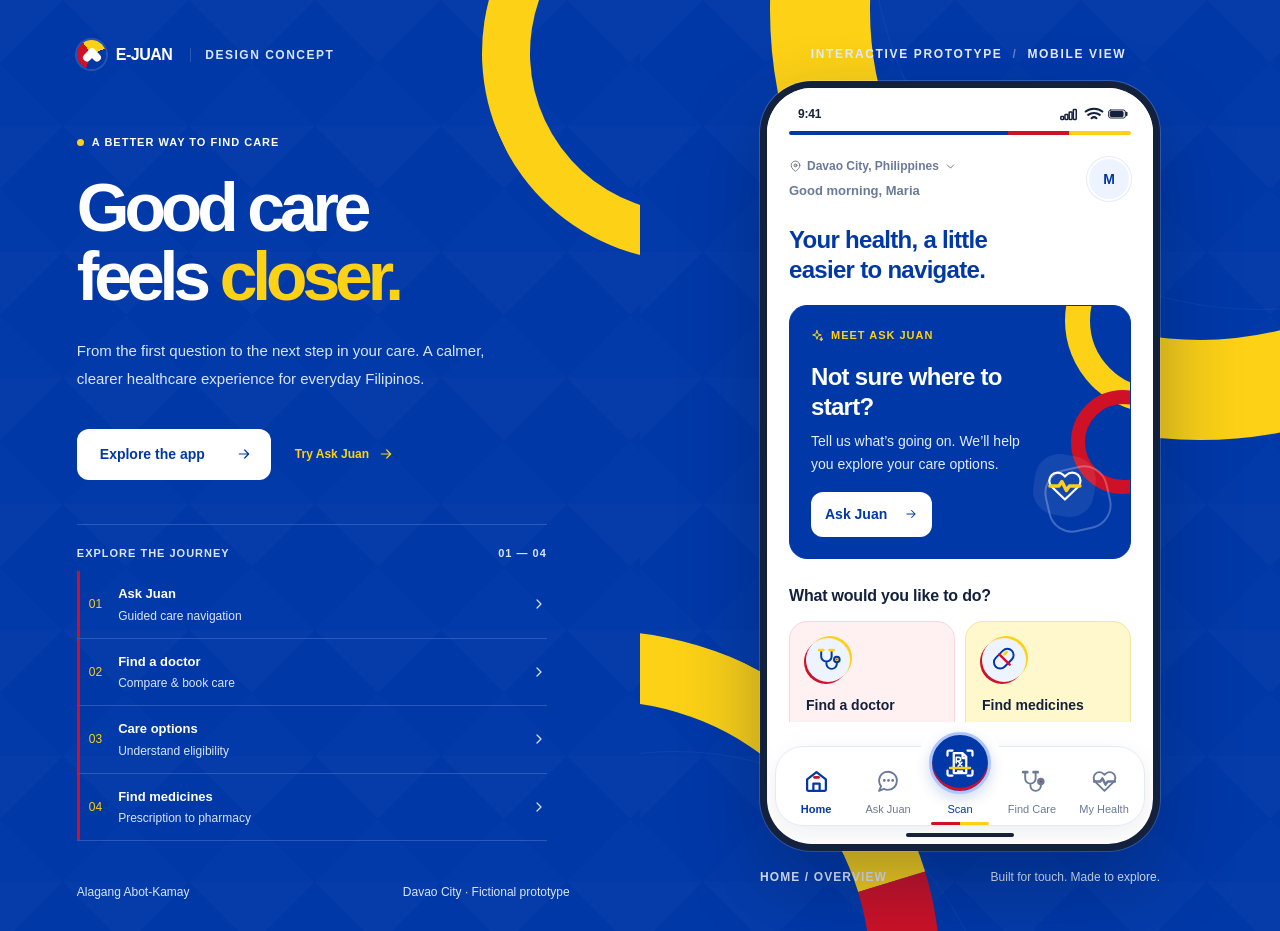
==== commit f481014d: "Add prescription scan navigation Co-authored-by: Copilot <223556219+Copilot@users.noreply.github.com" ====
--- a/index.html
+++ b/index.html
@@ -39,6 +39,7 @@
     <symbol id="i-video" viewBox="0 0 24 24"><rect x="2" y="5" width="15" height="14" rx="3"/><path d="m17 10 5-3v10l-5-3"/></symbol>
     <symbol id="i-phone" viewBox="0 0 24 24"><path d="M6 3h3l2 5-2 2a14 14 0 0 0 5 5l2-2 5 2v3a3 3 0 0 1-3.2 3C9.7 20.3 3.7 14.3 3 6.2A3 3 0 0 1 6 3Z"/></symbol>
     <symbol id="i-file-text" viewBox="0 0 24 24"><path d="M6 2h8l5 5v14a1 1 0 0 1-1 1H6a1 1 0 0 1-1-1V3a1 1 0 0 1 1-1Z"/><path d="M14 2v6h5M8 13h8"/><path d="M8 17h6" stroke="var(--icon-accent,var(--yellow))" stroke-width="2.3"/></symbol>
+    <symbol id="i-scan-prescription" viewBox="0 0 24 24"><path d="M6 2H3a1 1 0 0 0-1 1v3M18 2h3a1 1 0 0 1 1 1v3M22 18v3a1 1 0 0 1-1 1h-3M6 22H3a1 1 0 0 1-1-1v-3"/><path d="M7 4h7l3 3v13H7V4ZM14 4v4h3"/><path d="M9 12V7.5h2a1.5 1.5 0 0 1 0 3H9m1.5 0 3 4m0-3-3 3" stroke-width="1.3"/><path d="M4 16h16" stroke="var(--icon-accent,var(--yellow))" stroke-width="2"/><path d="M10 18.5h4" stroke-width="1.3"/></symbol>
     <symbol id="i-camera" viewBox="0 0 24 24"><path d="M8 4h8l2 3h3v13H3V7h3l2-3Z"/><circle cx="12" cy="13" r="4" stroke="var(--icon-accent,var(--yellow))" stroke-width="2.3"/><circle cx="18" cy="9" r=".8" fill="var(--danger)" stroke="none"/></symbol>
     <symbol id="i-upload" viewBox="0 0 24 24"><path d="M12 16V3m-5 5 5-5 5 5M4 16v4a1 1 0 0 0 1 1h14a1 1 0 0 0 1-1v-4"/></symbol>
     <symbol id="i-sliders" viewBox="0 0 24 24"><path d="M4 7h16M4 17h16"/><circle cx="9" cy="7" r="2" fill="currentColor" stroke="none"/><circle cx="16" cy="17" r="2" fill="currentColor" stroke="none"/></symbol>
@@ -85,7 +86,7 @@
       <div class="device" id="device"><div class="device-inner">
         <div class="status-bar" aria-hidden="true"><span>9:41</span><div class="status-right"><svg viewBox="0 0 24 14" fill="currentColor" width="19" height="12"><rect x="1" y="10" width="3.5" height="3.5" rx=".8"/><rect x="6" y="7.5" width="3.5" height="6" rx=".8"/><rect x="11" y="4.7" width="3.5" height="8.8" rx=".8"/><rect x="16" y="1.5" width="3.5" height="12" rx=".8"/></svg><svg viewBox="0 0 24 16" width="18" height="13" fill="none"><path d="M2 5c5.5-4.5 14.5-4.5 20 0M5 9c4-3 10-3 14 0M9 13c1.7-1.5 4.3-1.5 6 0" stroke="currentColor" stroke-width="2.5" stroke-linecap="round"/></svg><svg viewBox="0 0 30 14" width="26" height="13"><rect x="1" y="1" width="25" height="12" rx="3" fill="none" stroke="currentColor" stroke-width="1.5"/><rect x="3.5" y="3.4" width="19" height="7.2" rx="1.5" fill="currentColor"/><path d="M28 5v4" stroke="currentColor" stroke-width="2.5" stroke-linecap="round"/></svg></div></div>
         <div class="screen" id="screen" aria-live="polite"></div>
-        <div class="bottom-nav" id="bottom-nav"></div>
+        <div class="bottom-nav" id="bottom-nav" role="navigation" aria-label="Primary navigation"></div>
         <div class="toast" id="toast" role="status"></div>
         <div class="home-indicator" aria-hidden="true"></div>
       </div></div>
--- a/styles.css
+++ b/styles.css
@@ -229,3 +229,24 @@
 .directory-search-control.is-open .availability-tabs{grid-column:1/-1;grid-row:2;box-shadow:none;border-bottom:0;background:var(--blue-tint)}
 .directory-search-control.is-open:focus-within{border-color:var(--blue)}
 .directory-search-field input:focus-visible{outline:none}
+
+/* Rounded navigation with a raised center prescription scanner. */
+.bottom-nav{height:80px;margin:24px 8px 18px;padding:10px 4px 8px;gap:0;align-items:flex-end;justify-content:space-between;border:1px solid var(--line);border-radius:28px;background:#fff;box-shadow:0 8px 24px #14213D12;position:relative;isolation:isolate}
+.bottom-nav::before{content:'';position:absolute;z-index:-1;top:-24px;left:50%;width:88px;height:88px;transform:translateX(-50%);border:0;border-radius:50%;background:#fff;pointer-events:none}
+.bottom-nav::after{content:'';position:absolute;bottom:0;left:42%;right:42%;height:3px;background:linear-gradient(90deg,var(--danger) 0 50%,var(--yellow) 50%);border-radius:3px;pointer-events:none}
+.nav-item,.nav-item.active{flex:1 1 0;width:20%;height:58px;min-width:44px;padding:0;border:0;border-radius:14px;background:transparent;color:var(--muted);flex-direction:column;justify-content:flex-end;gap:4px;font-size:11px;position:relative}
+.nav-icon{display:grid;place-items:center;width:32px;height:32px;flex-shrink:0;border-radius:12px}
+.nav-item svg{width:25px;height:25px;stroke-width:1.8;--icon-accent:currentColor}
+.nav-label,.nav-item.active .nav-label{display:block;white-space:nowrap;line-height:16px;font-weight:500}
+.nav-item.active{color:var(--blue)}
+.nav-item.active .nav-icon{background:transparent;color:var(--blue)}
+.nav-item.active .nav-label{font-weight:750}
+.nav-item.active svg{--icon-accent:var(--danger)}
+.nav-item[data-nav="scan"],.nav-item[data-nav="scan"].active{height:88px;gap:7px;box-shadow:none;color:var(--blue)}
+.nav-item[data-nav="scan"] .nav-icon{width:62px;height:62px;border:3px solid var(--blue-line);border-radius:50%;background:var(--blue);color:#fff;box-shadow:0 5px 14px #0038A830,inset 0 -3px var(--danger)}
+.nav-item[data-nav="scan"] svg{width:30px;height:30px;--icon-accent:var(--yellow)}
+.nav-item[data-nav="scan"].active .nav-icon{border-color:var(--yellow);background:var(--blue-deep)}
+.nav-item:hover,.nav-item.active:hover{background:var(--blue-tint)}
+.nav-item[data-nav="scan"]:hover{background:transparent}.nav-item[data-nav="scan"]:hover .nav-icon{background:var(--blue-deep)}
+.nav-item:focus-visible{outline:3px solid var(--danger);outline-offset:2px}
+@media(max-width:370px){.bottom-nav{margin-left:6px;margin-right:6px;padding-left:2px;padding-right:2px}.nav-item,.nav-item.active{font-size:10px}.nav-item[data-nav="scan"] .nav-icon{width:58px;height:58px}}
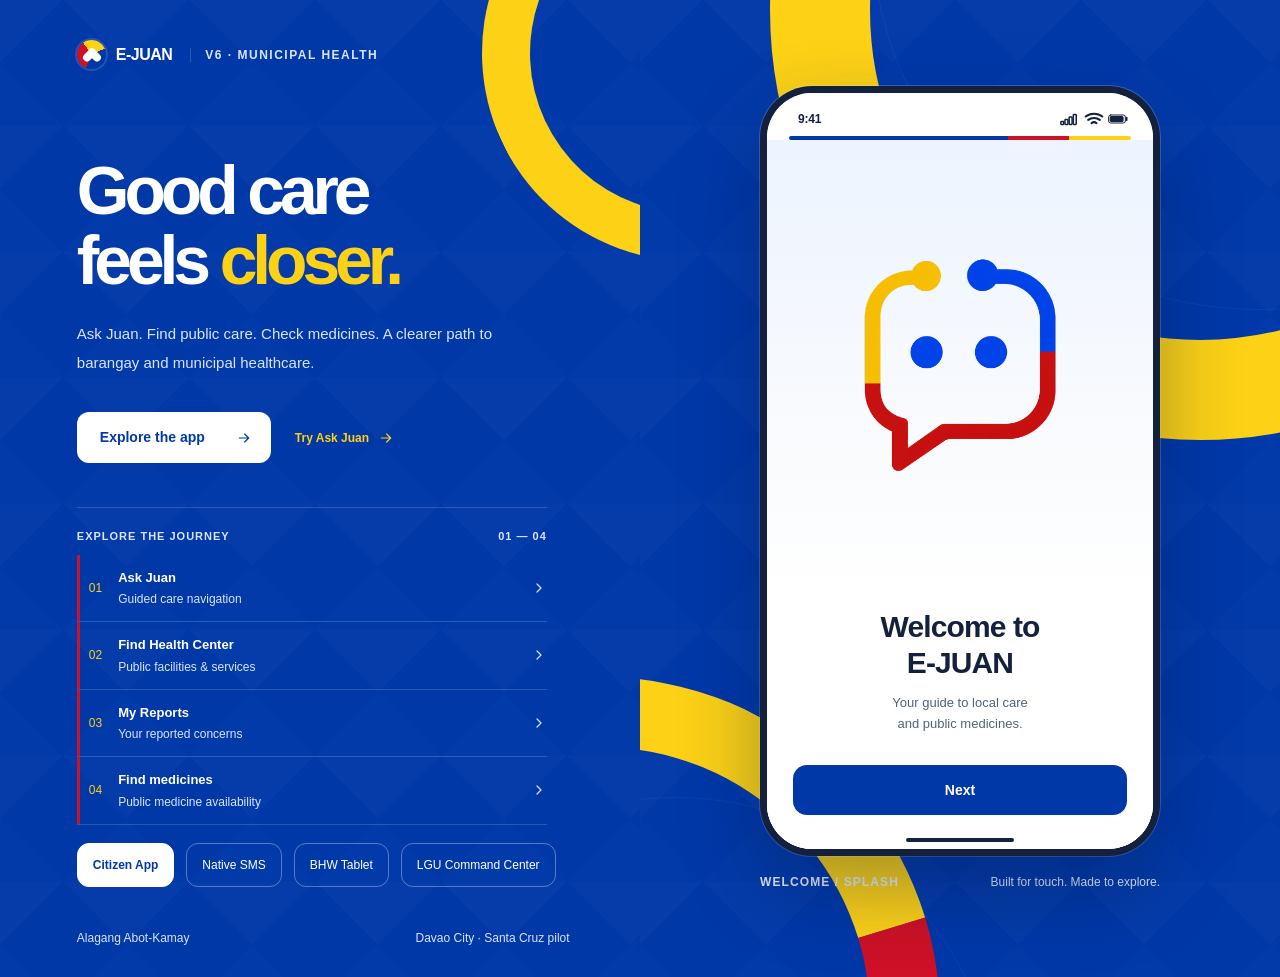
==== commit 5e1f6464: "Add v6 data and styles for municipal health facilities and medicines" ====
--- a/index.html
+++ b/index.html
@@ -2,11 +2,13 @@
 <html lang="en">
 <head>
   <meta charset="utf-8" />
-  <meta name="viewport" content="width=device-width, initial-scale=1, viewport-fit=cover" />
+  <meta name="viewport" content="width=device-width, initial-scale=1, viewport-fit=cover, interactive-widget=resizes-content" />
   <meta name="theme-color" content="#F6F8FC" />
   <meta name="description" content="E-JUAN — Alagang Abot-Kamay. Interactive citizen-facing healthcare UX concept for Davao City." />
-  <title>E-JUAN — Healthcare, made closer</title>
+  <title>E-JUAN — AI-Powered Municipal Health</title>
   <link rel="stylesheet" href="styles.css" />
+  <link rel="stylesheet" href="v6.css" />
+  <link rel="stylesheet" href="citizen.css" />
 </head>
 <body>
   <svg class="svg-defs" xmlns="http://www.w3.org/2000/svg" aria-hidden="true">
@@ -57,15 +59,17 @@
     <symbol id="i-external-link" viewBox="0 0 24 24"><path d="M13 4h7v7M20 4l-10 10M20 14v5a1 1 0 0 1-1 1H5a1 1 0 0 1-1-1V5a1 1 0 0 1 1-1h5"/></symbol>
     <symbol id="i-volume" viewBox="0 0 24 24"><path d="m4 10 4 0 5-5v14l-5-5H4v-4ZM17 9a5 5 0 0 1 0 6"/></symbol>
     <symbol id="i-star" viewBox="0 0 24 24"><path d="m12 2.5 2.9 6 6.6 1-4.8 4.7 1.1 6.6-5.8-3.1-5.8 3.1 1.1-6.6-4.8-4.7 6.6-1 2.9-6Z"/></symbol>
-  </svg>
+  <symbol id="i-house" viewBox="0 0 24 24"><path d="m3 10 9-7 9 7v10a1 1 0 0 1-1 1h-5v-7H9v7H4a1 1 0 0 1-1-1Z"/></symbol>
+    <symbol id="i-message-circle" viewBox="0 0 24 24"><path d="M21 11.5a8.4 8.4 0 0 1-.9 3.8 8.5 8.5 0 0 1-7.6 4.7 8.4 8.4 0 0 1-3.8-.9L3 21l1.9-5.7a8.4 8.4 0 0 1-.9-3.8 8.5 8.5 0 0 1 4.7-7.6 8.4 8.4 0 0 1 3.8-.9h.5a8.5 8.5 0 0 1 8 8v.5Z"/></symbol>
+    <symbol id="i-user-round" viewBox="0 0 24 24"><circle cx="12" cy="8" r="5"/><path d="M20 21a8 8 0 0 0-16 0"/></symbol>
+    </svg>
 
   <main class="showcase">
     <aside class="story-panel">
-      <div class="brand-lockup"><div class="brand-symbol"><span></span><span></span></div><span>E-JUAN</span><span class="brand-divider"></span><span class="brand-sub">DESIGN CONCEPT</span></div>
+      <div class="brand-lockup"><div class="brand-symbol"><span></span><span></span></div><span>E-JUAN</span><span class="brand-divider"></span><span class="brand-sub">V6 · MUNICIPAL HEALTH</span></div>
       <div class="story-main">
-        <div class="eyebrow"><span class="eyebrow-dot"></span> A BETTER WAY TO FIND CARE</div>
         <h1>Good care<br/>feels <em>closer.</em></h1>
-        <p>From the first question to the next step in your care. A calmer, clearer healthcare experience for everyday Filipinos.</p>
+        <p>Ask Juan. Find public care. Check medicines. A clearer path to barangay and municipal healthcare.</p>
         <div class="story-buttons">
           <button class="story-primary" data-nav="home">Explore the app <svg><use href="#i-arrow-right"/></svg></button>
           <button class="story-link" data-nav="ask">Try Ask Juan <svg><use href="#i-arrow-right"/></svg></button>
@@ -74,15 +78,15 @@
       <div class="journey-panel">
         <div class="journey-heading"><span>EXPLORE THE JOURNEY</span><span>01 — 04</span></div>
         <button data-nav="ask" class="journey-row"><span class="journey-num">01</span><span>Ask Juan<span class="journey-desc">Guided care navigation</span></span><svg><use href="#i-chevron-right"/></svg></button>
-        <button data-nav="directory" class="journey-row"><span class="journey-num">02</span><span>Find a doctor<span class="journey-desc">Compare & book care</span></span><svg><use href="#i-chevron-right"/></svg></button>
-        <button data-nav="coverageInfo" class="journey-row"><span class="journey-num">03</span><span>Care options<span class="journey-desc">Understand eligibility</span></span><svg><use href="#i-chevron-right"/></svg></button>
-        <button data-nav="pharmacies" class="journey-row"><span class="journey-num">04</span><span>Find medicines<span class="journey-desc">Prescription to pharmacy</span></span><svg><use href="#i-chevron-right"/></svg></button>
+        <button data-nav="directory" class="journey-row"><span class="journey-num">02</span><span>Find Health Center<span class="journey-desc">Public facilities & services</span></span><svg><use href="#i-chevron-right"/></svg></button>
+        <button data-nav="reports" class="journey-row"><span class="journey-num">03</span><span>My Reports<span class="journey-desc">Your reported concerns</span></span><svg><use href="#i-chevron-right"/></svg></button>
+        <button data-nav="pharmacies" class="journey-row"><span class="journey-num">04</span><span>Find medicines<span class="journey-desc">Public medicine availability</span></span><svg><use href="#i-chevron-right"/></svg></button>
       </div>
-      <div class="story-footer"><span>Alagang Abot-Kamay</span><span>Davao City · Fictional prototype</span></div>
+      <div class="portal-links" aria-label="Choose interface preview"><a href="index.html" data-preview="citizen" aria-current="true">Citizen App</a><a href="sms-demo.html" data-preview="sms">Native SMS</a><a href="bhw.html" data-preview="bhw">BHW Tablet</a><a href="lgu.html" data-preview="lgu">LGU Command Center</a></div>
+      <div class="story-footer"><span>Alagang Abot-Kamay</span><span>Davao City · Santa Cruz pilot</span></div>
     </aside>
     <section class="preview-area" aria-label="Interactive mobile app preview">
       <div class="ambient-circle ambient-one"></div><div class="ambient-circle ambient-two"></div>
-      <div class="preview-caption"><span class="live-dot"></span> INTERACTIVE PROTOTYPE <span class="caption-divider">/</span> MOBILE VIEW</div>
       <div class="device" id="device"><div class="device-inner">
         <div class="status-bar" aria-hidden="true"><span>9:41</span><div class="status-right"><svg viewBox="0 0 24 14" fill="currentColor" width="19" height="12"><rect x="1" y="10" width="3.5" height="3.5" rx=".8"/><rect x="6" y="7.5" width="3.5" height="6" rx=".8"/><rect x="11" y="4.7" width="3.5" height="8.8" rx=".8"/><rect x="16" y="1.5" width="3.5" height="12" rx=".8"/></svg><svg viewBox="0 0 24 16" width="18" height="13" fill="none"><path d="M2 5c5.5-4.5 14.5-4.5 20 0M5 9c4-3 10-3 14 0M9 13c1.7-1.5 4.3-1.5 6 0" stroke="currentColor" stroke-width="2.5" stroke-linecap="round"/></svg><svg viewBox="0 0 30 14" width="26" height="13"><rect x="1" y="1" width="25" height="12" rx="3" fill="none" stroke="currentColor" stroke-width="1.5"/><rect x="3.5" y="3.4" width="19" height="7.2" rx="1.5" fill="currentColor"/><path d="M28 5v4" stroke="currentColor" stroke-width="2.5" stroke-linecap="round"/></svg></div></div>
         <div class="screen" id="screen" aria-live="polite"></div>
@@ -90,10 +94,29 @@
         <div class="toast" id="toast" role="status"></div>
         <div class="home-indicator" aria-hidden="true"></div>
       </div></div>
+      <div class="device sms-device" id="sms-device" hidden><div class="device-inner">
+        <div class="status-bar" aria-hidden="true"><span>9:41</span><div class="status-right"><svg viewBox="0 0 24 14"><path d="M3 12V9m5 3V6m5 6V3m5 9V1" stroke="currentColor" stroke-width="3"/></svg><svg viewBox="0 0 24 16"><path d="M2 5c5.5-4.5 14.5-4.5 20 0M5 9c4-3 10-3 14 0M9 13c1.7-1.5 4.3-1.5 6 0" stroke="currentColor" stroke-width="2"/></svg><svg viewBox="0 0 30 14"><rect x="1" y="1" width="25" height="12" rx="3"/><path d="M28 5v4M5 7h16" stroke="currentColor" stroke-width="3"/></svg></div></div>
+        <iframe id="sms-preview" title="Native phone Messages app · fictional SMS demo"></iframe>
+        <div class="home-indicator" aria-hidden="true"></div>
+      </div></div>
+      <div class="workspace-preview" id="workspace-preview" hidden>
+        <div class="workspace-bezel">
+          <span class="workspace-camera" aria-hidden="true"></span>
+          <div class="workspace-display">
+            <iframe id="bhw-preview" title="Interactive BHW tablet app" data-width="1024" data-height="768" hidden></iframe>
+            <iframe id="lgu-preview" title="Interactive LGU command center" data-width="1280" data-height="820" hidden></iframe>
+          </div>
+          <div class="monitor-chin" aria-hidden="true"><img src="assets/MAINICON_EJUAN.svg" alt=""/></div>
+        </div>
+        <div class="monitor-stand" aria-hidden="true"></div>
+      </div>
       <div class="device-caption"><span class="screen-label" id="screen-label">HOME / OVERVIEW</span><span>Built for touch. Made to explore.</span></div>
     </section>
   </main>
   <input type="file" id="prescription-file" accept="image/*,.pdf" hidden />
+  <script src="v6-data.js"></script>
+  <script src="v6-citizen.js"></script>
   <script src="app.js"></script>
+  <script src="showcase.js"></script>
 </body>
 </html>
--- a/styles.css
+++ b/styles.css
@@ -206,8 +206,7 @@
 .test-tools{background:var(--yellow-bg);border-color:#F2E7A1}
 .orb .core{box-shadow:7px -7px 0 var(--yellow),-7px 7px 0 var(--danger)}
 .journey-row{box-shadow:inset 3px 0 var(--danger);padding-left:12px}.journey-num{color:var(--yellow)}
-.starter-grid button:nth-child(odd),.answer-option:nth-child(odd),.match-context,.question-card{background-color:#FFF0F2;border-color:#F8D8DE}
-.starter-grid button:nth-child(even),.answer-option:nth-child(even),.summary-review,.receipt-card,.card.soft{background-color:var(--yellow-bg);border-color:#F2E7A1}
+.summary-review,.receipt-card,.card.soft{background-color:var(--yellow-bg);border-color:#F2E7A1}
 .mode-card{background-image:linear-gradient(90deg,var(--danger) 0 35%,var(--yellow) 35% 70%,transparent 70%);background-size:100% 4px;background-position:top;background-repeat:no-repeat}
 .mode-card:not(.active):nth-child(2){background-color:#FFF0F2;border-color:#F8D8DE}
 .mode-card:not(.active):nth-child(3){background-color:var(--yellow-bg);border-color:#F2E7A1}
@@ -250,3 +249,252 @@
 .nav-item[data-nav="scan"]:hover{background:transparent}.nav-item[data-nav="scan"]:hover .nav-icon{background:var(--blue-deep)}
 .nav-item:focus-visible{outline:3px solid var(--danger);outline-offset:2px}
 @media(max-width:370px){.bottom-nav{margin-left:6px;margin-right:6px;padding-left:2px;padding-right:2px}.nav-item,.nav-item.active{font-size:10px}.nav-item[data-nav="scan"] .nav-icon{width:58px;height:58px}}
+
+/* Ask Juan has its own blue conversation surfaces. */
+.ask-view .ask-intro{margin:22px 0;gap:16px}
+.ask-view .ask-intro p{max-width:100%}
+.ask-view .ask-start{width:100%}
+.ask-hero{width:100%;padding:22px;border-radius:24px;background:radial-gradient(circle at 110% 0,#2865DB 0,transparent 55%),linear-gradient(135deg,var(--blue),var(--blue-deep));color:#fff;position:relative;overflow:hidden;box-shadow:0 8px 24px #0038A81C;border-bottom:4px solid var(--yellow)}
+.ask-hero::after{content:'';position:absolute;left:0;bottom:0;width:25%;height:4px;background:var(--danger)}
+.ask-view .ask-hero .ask-logo{display:none}
+.ask-view .ask-hero .eyebrow{color:#DCE8FF;font-size:10px;letter-spacing:1.1px;line-height:1.5}
+.ask-view .ask-hero h1{color:#fff;font-size:26px;letter-spacing:-.8px;line-height:1.2;margin:10px 0}
+.ask-view .ask-hero p{color:#DCE8FF;font-size:13px;line-height:1.65;margin:0}
+.ask-view .starter-grid{display:grid;grid-template-columns:repeat(2,minmax(0,1fr));width:100%;gap:10px;margin-top:0}
+.ask-view .starter-grid button{display:grid;grid-template-columns:minmax(0,1fr) 16px;align-items:center;gap:9px;min-height:88px;padding:14px;text-align:left;border-radius:18px;background:#F4F7FF;border-color:#D9E4FA;color:var(--blue);font-size:13px;line-height:1.4;box-shadow:0 3px 12px #0038A805}
+.ask-view .starter-grid .starter-icon{grid-column:1/-1;width:32px;height:32px;display:grid;place-items:center;background:#E1EAFF;border-radius:11px;color:var(--blue)}
+.ask-view .starter-grid .starter-icon svg{width:21px;height:21px;--icon-accent:var(--danger)}
+.ask-view .starter-grid button>svg{width:15px;height:15px;color:var(--blue)}
+.ask-view .starter-grid button:hover{background:#E4EDFF;border-color:var(--blue-line)}
+.ask-view .ask-composer{position:static;margin-top:auto;padding-top:10px}
+.ask-view .composer-card{padding:14px;border-color:#D9E4FA;background:#fff;box-shadow:0 6px 24px #0038A80D;border-radius:22px}
+.ask-view .composer-card textarea{min-height:44px;font-size:14px}
+.ask-view .composer-card:focus-within{border-color:var(--blue);box-shadow:0 0 0 3px var(--blue-tint)}
+.ask-view .composer-actions .flat-icon{width:44px;height:44px;border-radius:14px;background:#F4F7FF;color:var(--blue)}
+.ask-view .composer-actions .send-btn{background:var(--blue);color:#fff;box-shadow:0 3px 8px #0038A824}
+.ask-view .ask-disclosure{font-size:11px;line-height:1.5}
+.intake-view{background:linear-gradient(180deg,#fff 0,#F6F9FF 100%)}
+.intake-view .chat-body{gap:18px;padding-top:8px}
+.intake-view .user-bubble{background:#E9F0FF;color:var(--blue-deep);font-size:14px;border:1px solid #D9E4FA;border-radius:20px 20px 5px 20px;overflow-wrap:anywhere;padding:12px 16px}
+.intake-view .ai-message{gap:11px}
+.intake-view .ai-avatar{width:32px;height:32px;border-radius:12px;margin-top:6px;background:var(--blue);color:#fff;--icon-accent:var(--yellow)}
+.intake-view .ai-text{min-width:0;padding:6px 0;color:var(--ink2);font-size:14px;line-height:1.7}
+.intake-view .question-card{margin-left:0;padding:22px 18px 18px;border-radius:24px;background:radial-gradient(circle at 100% 0,#2865DB 0,transparent 60%),linear-gradient(145deg,var(--blue),var(--blue-deep));border:0;box-shadow:0 8px 24px #0038A824;position:relative;overflow:hidden}
+.intake-view .question-card::before{content:'';position:absolute;top:0;left:22px;width:64px;height:4px;background:linear-gradient(90deg,var(--danger) 0 50%,var(--yellow) 50%);border-radius:0 0 4px 4px}
+.intake-view .progress-dots{gap:6px;margin-bottom:20px}
+.intake-view .progress-dots span{flex:1;width:auto;background:#FFFFFF30;height:3px}
+.intake-view .progress-dots span.active{background:var(--yellow)}
+.intake-view .question-card h2{font-size:22px;line-height:1.25;color:#fff;margin:0 0 10px;letter-spacing:-.5px}
+.intake-view .question-card>p{color:#DCE8FF;font-size:14px;margin-bottom:20px;line-height:1.6}
+.intake-view .option-stack{gap:9px}
+.intake-view .answer-option{display:grid;grid-template-columns:20px minmax(0,1fr) 17px;min-height:54px;padding:13px 14px;background:#fff;border:1px solid #fff;border-radius:14px;color:var(--blue-deep);gap:10px;line-height:1.5;box-shadow:0 2px 6px #002D861A;text-align:left}
+.intake-view .answer-option::before{content:'';width:18px;height:18px;border:1.5px solid #ADC4FF;border-radius:50%;background:#EEF4FF}
+.intake-view .answer-option svg{color:var(--blue);width:17px;height:17px}
+.intake-view .answer-option:hover{background:#E4EDFF;border-color:var(--yellow)}
+.intake-view .answer-option:hover::before{border:5px solid var(--blue);background:#fff}
+.intake-view .answered-context{margin:0;gap:6px}
+.intake-view .answer-tag,.match-view .answer-tag{display:inline-flex;align-items:center;gap:5px;padding:6px 10px;background:#E9F0FF;color:var(--blue);border:1px solid #D9E4FA;white-space:normal;overflow-wrap:anywhere}
+.intake-view .answer-tag::before{content:'✓';font-size:11px;font-weight:800}
+.intake-view .chat-body>div:has(>[data-action="emergency"]){margin-left:0!important}
+.intake-view [data-action="emergency"]{min-height:44px;color:var(--danger);border-color:#F4C4CB;background:#fff;border-radius:14px}
+.intake-view .footer-actions{position:static;margin-top:20px;background:transparent;padding-top:0}
+.intake-view .footer-actions .info-box{background:transparent;border:0;padding:0;color:var(--muted);font-size:11px;line-height:1.65}
+.match-view .ai-match-intro{padding:22px 18px;border:0;background:radial-gradient(circle at 100% 0,#2865DB,transparent 60%),linear-gradient(145deg,var(--blue),var(--blue-deep));border-radius:24px;box-shadow:0 8px 24px #0038A81C}
+.match-view .ai-match-intro h1{color:#fff}
+.match-view .ai-match-intro p,.match-view .ai-match-intro .tiny{color:#DCE8FF}
+.match-view .ai-match-intro .ai-avatar{background:#FFFFFF20;color:#fff;--icon-accent:var(--yellow)}
+.match-view .match-context,.match-view .doctor-card{background-color:var(--blue-tint);border-color:#D9E4FA}
+.match-view .match-context>p{overflow-wrap:anywhere}
+.describe-view .concern-input{border-color:#D9E4FA;background:#F4F7FF;border-radius:20px;padding:16px;box-shadow:none;line-height:1.7}
+.describe-view .concern-input:focus{border-color:var(--blue);box-shadow:0 0 0 3px var(--blue-tint)}
+.ask-view .starter-grid button:focus-visible{outline:3px solid var(--blue);outline-offset:3px}
+.intake-view .answer-option:focus-visible{outline:3px solid var(--yellow);outline-offset:3px}
+@media(max-width:370px){.ask-view .ask-hero{padding:18px}.ask-view .ask-hero h1{font-size:24px}.ask-view .starter-grid button{padding:12px;font-size:12px}.intake-view .question-card{padding:22px 16px 16px}.intake-view .question-card h2{font-size:21px}}
+
+/* Use the supplied chatbot identity at its existing avatar sizes. */
+.juan-icon{display:block;width:100%;height:100%;object-fit:contain;border-radius:inherit}
+.ask-badge:has(.juan-icon),.ask-logo:has(.juan-icon),.ai-avatar:has(.juan-icon){background:#fff;box-shadow:none;overflow:hidden}
+.describe-view .pill-badge .juan-icon{width:22px;height:22px;border-radius:6px}
+
+/* The supplied mascots introduce the three care journeys. */
+.intro-view{--intro-bg:var(--blue);--intro-ink:#fff;--intro-soft:#DFE9FF;display:flex;flex-direction:column;height:100%;min-height:100%;padding:22px 24px 30px;background:var(--intro-bg);color:var(--intro-ink);overflow:hidden;position:relative}
+.intro-red{--intro-bg:#CE1126;--intro-soft:#FFE3E7}
+.intro-yellow{--intro-bg:#FCD116;--intro-ink:#14213D;--intro-soft:#344563}
+.intro-top{display:flex;align-items:center;justify-content:space-between;gap:12px;position:relative;z-index:1}
+.intro-brand{display:flex;align-items:center;gap:9px;font-size:17px;font-weight:850;letter-spacing:-.5px}
+.intro-brand img{width:36px;height:36px;border-radius:12px;background:#fff;padding:3px}
+.intro-location{font-size:10px;letter-spacing:1.8px;color:var(--intro-soft);font-weight:750}
+.intro-skip{border:1px solid #ffffff50;border-radius:100px;background:#ffffff12;color:inherit;min-width:58px;min-height:44px;font-size:13px;font-weight:650}
+.intro-yellow .intro-skip{border-color:#14213D40;background:#ffffff30}
+.intro-art{position:relative;display:grid;place-items:center;isolation:isolate;flex:1;min-height:190px;max-height:270px;width:100%;margin:15px 0 20px}
+.intro-halo{position:absolute;width:auto;height:85%;max-height:220px;aspect-ratio:1;border-radius:50%;background:#fff;z-index:-1}
+.intro-halo::before{content:'';position:absolute;inset:-15px;border:1px solid #ffffff40;border-radius:50%}
+.intro-yellow .intro-halo{background:#fff}
+.intro-mascot{position:absolute;left:50%;top:50%;transform:translate(-50%,-50%);width:340px;max-width:calc(100% + 50px);height:310px;object-fit:contain;filter:drop-shadow(0 12px 14px #001B5530);pointer-events:none}
+.onboarding-slide .intro-mascot{top:42%;height:290px;width:320px}
+.intro-feature{position:absolute;bottom:0;left:50%;transform:translateX(-50%);display:flex;align-items:center;gap:7px;white-space:nowrap;border:1px solid #ffffff70;border-radius:100px;background:#fff;color:var(--blue);padding:10px 14px;font-size:11px;font-weight:750;box-shadow:0 6px 18px #001B551A}
+.intro-feature svg{width:17px;height:17px}
+.intro-red .intro-feature{color:#A60C1D}.intro-yellow .intro-feature{color:var(--ink)}
+.intro-spark{position:absolute;font-size:35px;font-weight:300;color:var(--yellow);line-height:1}
+.spark-one{left:13px;top:25%}.spark-two{right:20px;top:12%;font-size:24px;color:#fff}
+.intro-yellow .spark-one{color:var(--blue)}.intro-yellow .spark-two{color:var(--danger)}
+.intro-copy{position:relative}
+.intro-eyebrow{font-size:10px;letter-spacing:1.5px;font-weight:800;color:var(--intro-soft)}
+.intro-view h1{font-size:34px;line-height:1.12;letter-spacing:-1.25px;margin:11px 0 13px;font-weight:800;color:inherit}
+.intro-view p{font-size:14px;line-height:1.65;color:var(--intro-soft);margin:0;max-width:320px}
+.intro-footer{margin-top:auto;padding-top:24px;position:relative;z-index:1}
+.intro-progress{display:flex;align-items:center;justify-content:space-between;margin-bottom:18px;font-size:12px;font-weight:750}
+.intro-progress-divider{opacity:.6;margin-left:4px}
+.intro-dots{display:flex;gap:6px;align-items:center}
+.intro-dots span{width:7px;height:7px;border-radius:100px;background:#ffffff60;transition:width .2s}
+.intro-dots span.active{width:28px;background:#fff}
+.intro-yellow .intro-dots span{background:#14213D40}.intro-yellow .intro-dots span.active{background:var(--ink)}
+.intro-controls{display:flex;gap:10px}
+.intro-primary.button{background:#fff;color:var(--blue);border:0;min-height:52px;border-radius:17px;display:flex;justify-content:space-between;padding:14px 19px;font-size:14px;box-shadow:0 6px 18px #001B5518}
+.intro-primary.button:hover:not(:disabled){background:#EEF4FF}
+.intro-red .intro-primary{color:#A60C1D}.intro-yellow .intro-primary{background:var(--ink);color:#fff}
+.intro-yellow .intro-primary.button:hover:not(:disabled){background:#344563}
+.intro-back{width:52px;min-width:52px;height:52px;display:grid;place-items:center;border:1px solid #ffffff60;border-radius:17px;background:#ffffff12;color:inherit}
+.intro-yellow .intro-back{border-color:#14213D40;background:#ffffff30}
+.intro-disclaimer{display:block;text-align:center;margin-top:14px;color:var(--intro-soft);font-size:10px;line-height:1.5}
+.intro-view button:focus-visible{outline:3px solid var(--intro-ink);outline-offset:4px}
+.splash-refresh{display:flex;flex-direction:column;height:100%;min-height:0;background:#fff;overflow:hidden}
+.splash-visual{position:relative;flex:1;min-height:180px;display:grid;place-items:center;background:linear-gradient(180deg,#EDF4FF 0%,#F8FAFD 60%,#fff 100%)}
+.splash-visual img{display:block;width:80%;max-width:310px;height:auto;object-fit:contain}
+.splash-copy{flex-shrink:0;padding:12px 26px 34px;text-align:center;background:#fff}
+.splash-copy h1{font-size:30px;line-height:1.18;letter-spacing:-.9px;margin:0;color:var(--ink);font-weight:750}
+.splash-copy>p{font-size:13px;line-height:1.6;color:var(--muted);margin:13px auto 0;max-width:260px}
+.splash-actions{margin-top:30px}
+.splash-refresh .intro-primary.button{min-height:52px;border-radius:100px;justify-content:center;background:var(--blue);color:#fff;font-size:14px;font-weight:650;padding:14px 20px;box-shadow:none}
+.splash-refresh .intro-primary.button:hover:not(:disabled){background:var(--blue-deep)}
+@media(max-height:700px){.splash-copy{padding:10px 22px 27px}.splash-copy h1{font-size:27px}.splash-copy>p{font-size:12px;margin-top:11px}.splash-actions{margin-top:24px}.splash-visual img{max-width:250px}}
+.ask-view .ask-hero{display:grid;grid-template-columns:minmax(0,1fr) 112px;gap:4px;padding:22px 14px 22px 22px;align-items:center}
+.ask-view .ask-hero h1{font-size:23px;line-height:1.2}
+.ask-hero-copy{position:relative;z-index:1;min-width:0}
+.ask-view .ask-hero .eyebrow{font-size:9px;letter-spacing:.7px}
+.ask-mascot-stage{position:relative;isolation:isolate}
+.ask-mascot-stage::before{content:'';position:absolute;left:0;top:36px;width:110px;height:125px;background:#fff;border-radius:50%;z-index:-1}
+.ask-hero-mascot{width:170px;height:195px;max-width:none;margin-left:-29px;object-fit:contain;filter:drop-shadow(0 5px 8px #00205C30)}
+@media(max-width:370px){.intro-view{padding-left:20px;padding-right:20px}.intro-view h1{font-size:30px}.intro-feature{font-size:10px}.ask-view .ask-hero{grid-template-columns:minmax(0,1fr) 86px;padding:18px 10px 18px 18px}.ask-view .ask-hero h1{font-size:21px}.ask-hero-mascot{width:146px;height:190px;margin-left:-32px}.ask-mascot-stage::before{width:86px;height:110px;top:40px;left:-2px}}
+@media(max-height:700px){.intro-view{padding-top:18px;padding-bottom:25px}.intro-art{min-height:150px;max-height:190px;margin:5px 0 16px}.intro-mascot{width:270px;height:245px}.onboarding-slide .intro-mascot{width:240px;height:220px}.intro-view h1{font-size:28px}.intro-view p{font-size:13px}.intro-footer{padding-top:18px}}
+
+/* Keep the hero mascot close without shrinking the copy column or hiding the composer. */
+.ask-view{padding-bottom:20px}
+.ask-view{min-height:auto}
+.ask-composer{position:relative;z-index:2}
+.ask-view .ask-hero{grid-template-columns:minmax(0,1fr) 104px;gap:0;padding-right:10px}
+.ask-mascot-stage{width:104px;height:155px;margin-left:-6px}
+.ask-hero-mascot{width:148px;height:172px;margin-left:-20px}
+@media(max-width:370px){
+  .ask-view .ask-hero{grid-template-columns:minmax(0,1fr) 86px;padding-right:8px}
+  .ask-mascot-stage{width:86px;height:145px;margin-left:-4px}
+  .ask-hero-mascot{width:132px;height:162px;margin-left:-18px}
+}
+
+/* Camera first, with E-JUAN's flag colours framing the prescription. */
+.scan-view{padding:18px 20px 20px}
+.scan-view:not(.scan-review-view){display:flex;flex-direction:column;height:100%;min-height:0}
+.scan-view .view-head{margin-bottom:18px;flex-shrink:0}
+.scanner-card{display:flex;flex-direction:column;flex:1;min-height:0;border-radius:26px;background:#fff;box-shadow:0 9px 28px #0038A812;border:1px solid #DFE7F5;overflow:hidden}
+.scanner-viewfinder{flex:1;min-height:140px;position:relative;isolation:isolate;overflow:hidden;background:radial-gradient(ellipse at 60% 30%,#1755C7,transparent 70%),linear-gradient(150deg,#0038A8,#001D58);color:#fff}
+.scanner-viewfinder::after{content:'';position:absolute;inset:0;background:linear-gradient(180deg,#001B5530,transparent 35%,#001B5570);pointer-events:none;z-index:1}
+.scanner-viewfinder video{position:absolute;inset:0;width:100%;height:100%;object-fit:cover}
+.scanner-top{position:absolute;top:16px;left:16px;right:16px;display:flex;align-items:center;justify-content:space-between;gap:8px;z-index:2}
+.scanner-mode{display:flex;align-items:center;gap:6px;font-size:9px;letter-spacing:1px;font-weight:750}
+.scanner-mode svg{width:17px;height:17px;--icon-accent:var(--yellow)}
+.camera-status{display:flex;align-items:center;gap:5px;padding:7px 8px;border-radius:100px;border:1px solid #ffffff30;background:#00184150;font-size:8px;font-weight:750;letter-spacing:.4px;white-space:nowrap}
+.camera-status i{width:5px;height:5px;background:#B5C6E9;border-radius:50%}
+.camera-status.is-live i{background:var(--yellow);box-shadow:0 0 0 3px #FCD11620}
+.scanner-frame{position:absolute;inset:63px 36px 57px;z-index:2;display:grid;place-items:center}
+.scanner-frame>i{position:absolute;width:32px;height:32px;border:3px solid #fff}
+.scanner-frame>i:nth-child(1){top:0;left:0;border-right:0;border-bottom:0;border-radius:15px 0 0 0;border-color:var(--yellow)}
+.scanner-frame>i:nth-child(2){top:0;right:0;border-left:0;border-bottom:0;border-radius:0 15px 0 0}
+.scanner-frame>i:nth-child(3){bottom:0;left:0;border-right:0;border-top:0;border-radius:0 0 0 15px}
+.scanner-frame>i:nth-child(4){bottom:0;right:0;border-left:0;border-top:0;border-radius:0 0 15px 0;border-color:#FF5164}
+.scanner-placeholder{display:flex;flex-direction:column;align-items:center;gap:13px;text-align:center;color:#DDE8FF;font-size:12px;padding:16px;max-width:220px;line-height:1.45}
+.scanner-lens{width:62px;height:62px;display:grid;place-items:center;border-radius:20px;background:#ffffff12;border:1px solid #ffffff25;box-shadow:0 0 0 9px #ffffff04;color:#fff}
+.scanner-lens svg{width:29px;height:29px;--icon-accent:var(--yellow)}
+.scanner-hint{position:absolute;bottom:29px;left:22px;right:22px;display:flex;align-items:center;justify-content:center;gap:6px;color:#E1EAFF;font-size:10px;line-height:1.5;text-align:center;z-index:2}
+.scanner-hint svg{width:13px;height:13px}
+.scanner-dock{position:relative;z-index:3;flex-shrink:0;padding:20px 18px 13px;margin-top:-14px;border-radius:24px 24px 0 0;background:#fff}
+.scanner-dock::before{content:'';position:absolute;top:0;left:22px;width:62px;height:3px;border-radius:3px;background:linear-gradient(90deg,var(--danger) 50%,var(--yellow) 50%)}
+.scanner-dock-heading{display:flex;align-items:center;justify-content:space-between;gap:10px}
+.scanner-kicker{font-size:8px;letter-spacing:1.1px;color:var(--blue);font-weight:800}
+.scanner-dock h2{margin:7px 0 0;color:var(--ink);font-size:20px;line-height:1.2;letter-spacing:-.6px}
+.scanner-dock-icon{width:36px;height:36px;display:grid;place-items:center;border-radius:12px;background:var(--blue-tint);color:var(--blue);flex-shrink:0}
+.scanner-dock-icon svg{width:22px;height:22px;--icon-accent:var(--yellow)}
+.scanner-dock>p{margin:9px 0 16px;color:var(--muted);font-size:12px;line-height:1.6}
+.scanner-open.button{min-height:50px;width:100%;border-radius:15px;font-size:14px;gap:9px;background:var(--blue);color:#fff}
+.scanner-open.button:hover:not(:disabled){background:var(--blue-deep)}
+.scanner-capture{display:flex;align-items:center;justify-content:space-between;gap:12px;width:100%;min-height:64px;border:0;background:var(--blue);color:#fff;padding:9px 14px;border-radius:18px;font-size:14px;font-weight:750}
+.scanner-capture:hover:not(:disabled){background:var(--blue-deep)}
+.shutter{width:44px;height:44px;border:3px solid #fff;border-radius:50%;padding:3px;flex-shrink:0}
+.shutter::after{content:'';display:block;width:100%;height:100%;border-radius:50%;background:#fff}
+.scanner-alternatives{display:flex;align-items:center;justify-content:space-between;gap:6px;margin-top:8px}
+.scanner-upload.button,.scanner-demo.button{min-height:44px;border:0;background:transparent;padding:6px 2px;font-size:12px;box-shadow:none;color:var(--blue);white-space:nowrap}
+.scanner-upload.button:hover,.scanner-demo.button:hover{background:var(--blue-tint)}
+.scanner-upload svg{width:15px;height:15px}
+.scanner-demo.button{color:var(--muted);font-weight:600}
+.scanner-privacy{display:flex;align-items:center;justify-content:center;gap:5px;border-top:1px solid var(--line);padding-top:11px;margin-top:3px;color:var(--muted);font-size:10px;line-height:1.4}
+.scanner-privacy svg{width:12px;height:12px}
+.scan-safety{display:flex;align-items:flex-start;flex-shrink:0;gap:7px;margin:14px 4px 0;color:var(--muted);font-size:10px;line-height:1.5}
+.scan-safety svg{width:14px;height:14px;margin-top:2px;color:var(--blue)}
+.scanner-error{display:flex;align-items:flex-start;gap:7px;font-size:12px;line-height:1.55;background:var(--danger-bg);color:#9B1121;padding:10px;border-radius:11px;margin-bottom:13px}
+.scanner-error svg{width:16px;height:16px;margin-top:2px}
+.scan-photo-preview{display:flex;align-items:center;gap:13px;padding:12px;background:var(--blue-tint);border-radius:15px;margin-bottom:14px}
+.scan-photo-preview img{width:64px;height:84px;object-fit:contain;background:#fff;border-radius:9px}
+.scan-photo-preview strong{font-size:13px;color:var(--ink)}
+.scan-photo-preview p{font-size:11px;line-height:1.6;color:var(--muted);margin:5px 0 0}
+.scan-review-view [data-action="reset-scan"]{display:flex;align-items:center;gap:5px;min-height:44px}
+.scan-review-view [data-action="reset-scan"] svg{width:16px;height:16px}
+@media(max-width:370px){.scan-view{padding-left:16px;padding-right:16px}.scanner-top{left:12px;right:12px}.scanner-mode{font-size:8px;letter-spacing:.5px}.camera-status{font-size:7px}.scanner-frame{left:27px;right:27px;top:59px;bottom:55px}.scanner-dock{padding-left:15px;padding-right:15px}.scanner-dock h2{font-size:19px}}
+@media(max-height:740px){.scan-view{padding-top:12px;padding-bottom:14px}.scan-view .view-head{margin-bottom:12px}.scanner-frame{top:53px;bottom:48px}.scanner-lens{width:40px;height:40px;border-radius:13px}.scanner-lens svg{width:23px;height:23px}.scanner-placeholder{gap:8px;font-size:10px;padding:9px}.scanner-dock{padding-top:15px}.scanner-dock>p{margin:7px 0 12px}.scanner-hint{bottom:25px;font-size:9px}.scan-safety{margin-top:10px}}
+@media(max-height:660px){.scanner-dock>p{display:none}.scanner-dock-heading{margin-bottom:13px}.scanner-kicker{font-size:7px}.scanner-frame{top:49px;bottom:45px}.scanner-top{top:12px}.scanner-dock h2{font-size:18px}}
+
+/* A focused video preview with the same E-JUAN controls and care flow. */
+.consult-video-view{height:100%;min-height:0;display:flex;flex-direction:column;padding:16px 16px 24px;background:#fff}
+.consult-header{display:flex;align-items:center;justify-content:space-between;gap:10px;flex-shrink:0;margin:0 4px 16px}
+.consult-brand{display:flex;align-items:center;gap:9px}
+.consult-brand img{width:34px;height:34px;object-fit:contain}
+.consult-brand>div>span{display:block;font-size:8px;letter-spacing:1.5px;color:var(--blue);font-weight:800}
+.consult-header h1{margin:3px 0 0;font-size:17px;line-height:1.2;letter-spacing:-.4px}
+.consult-demo-tag{padding:7px 9px;border:1px solid #D9E5FC;background:var(--blue-tint);color:var(--blue);border-radius:100px;font-size:8px;font-weight:800;letter-spacing:.6px;white-space:nowrap}
+.consult-stage{position:relative;isolation:isolate;flex:1;min-height:230px;border-radius:26px;overflow:hidden;background:#EAF1FF}
+.consult-stage::after{content:'';position:absolute;inset:0;background:linear-gradient(180deg,#14213D36,transparent 25%,transparent 45%,#002D86EE 100%);z-index:1;pointer-events:none}
+.consult-doctor-art{position:absolute;width:100%;height:100%;object-fit:cover;object-position:center 37%;inset:0}
+.consult-stage-top{position:absolute;top:15px;left:13px;right:13px;display:flex;justify-content:space-between;align-items:center;gap:6px;z-index:2}
+.consult-session-label,.consult-timer{display:flex;align-items:center;gap:6px;background:#14213D80;color:#fff;border:1px solid #ffffff30;backdrop-filter:blur(10px);border-radius:100px;min-height:29px;padding:7px 9px;font-size:10px;font-weight:650;white-space:nowrap}
+.consult-session-label svg,.consult-timer svg{--icon-accent:var(--yellow)}
+.consult-timer{font-variant-numeric:tabular-nums}
+.consult-self{position:absolute;right:13px;bottom:116px;z-index:2;display:flex;flex-direction:column;align-items:center;justify-content:center;gap:9px;width:82px;height:106px;border:2px solid #fff;border-radius:19px;background:linear-gradient(150deg,#154AAE,#002D86);color:#fff;box-shadow:0 8px 25px #14213D35}
+.consult-self::after{content:'';position:absolute;top:-2px;left:18px;right:18px;height:3px;border-radius:3px;background:linear-gradient(90deg,var(--danger) 50%,var(--yellow) 50%)}
+.consult-self-avatar{font-size:25px;font-weight:650;width:40px;height:40px;display:grid;place-items:center;border-radius:50%;background:#ffffff12}
+.consult-self small{font-size:9px;color:#E1EAFF}
+.consult-self-mic{position:absolute;top:7px;right:6px;color:#E1EAFF;display:grid;place-items:center}
+.consult-self-mic.is-muted::after{content:'';position:absolute;width:16px;height:1.5px;background:#fff;transform:rotate(-45deg)}
+.consult-self.camera-off{background:#14213D}
+.consult-self.camera-off .consult-self-avatar{position:relative;background:transparent}
+.consult-self.camera-off .consult-self-avatar::after{content:'';position:absolute;width:30px;height:2px;background:#fff;transform:rotate(-45deg)}
+.consult-doctor-caption{position:absolute;bottom:34px;left:20px;right:16px;z-index:2;color:#fff}
+.consult-provider-label{font-size:8px;font-weight:800;letter-spacing:1.2px;color:#D0E0FF}
+.consult-doctor-caption h2{margin:7px 0 5px;font-size:24px;line-height:1.2;letter-spacing:-.7px}
+.consult-doctor-caption p{font-size:12px;line-height:1.4;margin:0;color:#DFE9FF}
+.consult-control-panel{position:relative;z-index:3;flex-shrink:0;margin-top:-14px;padding:22px 14px 0;border-radius:25px 25px 0 0;background:#fff}
+.consult-control-panel::before{content:'';position:absolute;top:0;left:50%;transform:translateX(-50%);height:3px;width:64px;border-radius:3px;background:linear-gradient(90deg,var(--blue) 50%,var(--danger) 50% 75%,var(--yellow) 75%)}
+.consult-controls{display:grid;grid-template-columns:repeat(3,minmax(0,1fr));gap:12px}
+.consult-control{display:flex;flex-direction:column;align-items:center;gap:9px;font-size:11px;color:var(--ink2);font-weight:650}
+.consult-control button{position:relative;width:62px;height:58px;display:grid;place-items:center;border-radius:20px;border:1px solid #DAE5FA;background:#EEF4FF;color:var(--blue);transition:background .15s}
+.consult-control button svg{width:23px;height:23px;--icon-accent:currentColor}
+.consult-control button:hover{background:#DCE8FF}
+.consult-control button.is-off{background:#14213D;border-color:#14213D;color:#fff}
+.consult-control .control-slash{display:none;position:absolute;width:29px;height:2px;background:currentColor;transform:rotate(-45deg);border-radius:2px;box-shadow:0 0 0 2px #14213D}
+.consult-control .is-off .control-slash{display:block}
+.consult-control button.consult-end{background:var(--danger);border-color:var(--danger);color:#fff;box-shadow:0 5px 12px #CE112625}
+.consult-control button.consult-end svg{transform:rotate(135deg)}
+.consult-control button.consult-end:hover{background:#AF0E20}
+.consult-preview-note{display:flex;align-items:flex-start;gap:8px;margin-top:19px;padding:12px 11px;border-radius:14px;background:#F4F7FD;color:var(--muted);font-size:10px;line-height:1.65}
+.consult-preview-note>svg{margin-top:2px;color:var(--blue)}
+.consult-preview-note p{margin:0}
+.consult-preview-note strong{font-weight:700;color:var(--ink2)}
+@media(max-width:370px){.consult-video-view{padding-left:12px;padding-right:12px}.consult-stage-top{left:10px;right:10px}.consult-session-label,.consult-timer{font-size:9px;padding:7px 8px}.consult-doctor-caption{left:17px}.consult-doctor-caption h2{font-size:22px}.consult-controls{gap:8px}.consult-control-panel{padding-left:9px;padding-right:9px}}
+@media(max-height:700px){.consult-video-view{padding-top:12px;padding-bottom:18px}.consult-header{margin-bottom:12px}.consult-control-panel{padding-top:18px}.consult-stage{min-height:195px}.consult-self{width:70px;height:88px;bottom:104px;gap:5px}.consult-self-avatar{width:32px;height:32px;font-size:22px}.consult-doctor-caption{bottom:29px}.consult-doctor-caption h2{font-size:21px}.consult-control button{width:56px;height:52px;border-radius:18px}.consult-preview-note{margin-top:14px;padding:10px;font-size:9px}}
--- a/v6.css
+++ b/v6.css
@@ -0,0 +1,96 @@
+/* Municipal V6 additions keep the original brand and reusable components. */
+:root{--muted:#52627D;--muted2:#52627D}
+.bottom-nav{height:76px;margin:0;padding:6px 8px 14px;border:0;border-top:1px solid var(--line);border-radius:0;box-shadow:0 -4px 20px #14213d05;align-items:center}
+.bottom-nav::before,.bottom-nav::after{display:none}
+.nav-item,.nav-item.active{height:54px;justify-content:center;font-size:10px;gap:2px}
+.nav-item.active .nav-icon{background:var(--blue-tint)}
+.nav-icon{height:30px;width:38px;border-radius:12px}
+.nav-item svg{height:21px;width:21px;--icon-accent:currentColor}
+.view{background:var(--bg);padding-top:16px}.screen{background:var(--bg)}
+.location-select{display:flex;align-items:center;gap:5px;color:var(--blue);min-width:0;flex:1;font-size:12px;font-weight:650}
+.location-select select{min-height:44px;min-width:0;max-width:100%;width:100%;background:transparent;color:inherit;border:0;padding:8px 0;text-overflow:ellipsis}
+.home-header{gap:8px;margin-bottom:20px}.avatar-mini svg{width:19px}
+.v6-greeting{font-size:15px;font-weight:650;margin:0 0 7px;color:var(--muted)}
+.v6-greeting-row{display:flex;justify-content:space-between;align-items:center;gap:10px;margin-bottom:12px}.v6-greeting-row .v6-greeting{margin:0}.v6-greeting-row .emergency-link{font-size:10px;padding:8px}
+.v6-home .home-title{font-size:34px;line-height:1.15;letter-spacing:-1.5px;margin:0 0 22px;color:var(--ink)}
+.v6-hero{background:var(--blue);color:white;border-radius:22px;padding:23px 20px 18px;display:grid;grid-template-columns:1fr 95px;align-items:center;gap:16px 0;overflow:hidden}
+.v6-hero .overline{color:var(--yellow);font-size:10px;margin:0 0 12px;letter-spacing:1.1px}
+.v6-hero h2{font-size:22px;line-height:1.25;letter-spacing:-.7px;margin:0 0 10px}.v6-hero p:not(.overline){font-size:12px;line-height:1.6;color:#E4ECFF;margin:0}
+.v6-hero img{width:118px;height:118px;max-width:none;margin-left:-8px;padding:10px;background:#fff;border:4px solid #fff;border-radius:50%;box-shadow:0 8px 18px #00174335;object-fit:contain}
+.v6-hero .button{grid-column:1/-1;background:white;color:var(--blue);min-height:50px}
+.v6-shortcuts{display:grid;grid-template-columns:1fr 1fr;gap:10px}
+.v6-shortcut{border:1px solid var(--line);background:white;border-radius:18px;text-align:left;padding:16px 13px;display:flex;flex-direction:column;gap:8px;color:var(--ink)}
+.v6-shortcut strong{font-size:13px;letter-spacing:-.3px}.v6-shortcut>span:last-child{font-size:11px;line-height:1.4;color:var(--muted)}
+.v6-icon{background:var(--blue-tint);color:var(--blue);width:40px;height:40px;display:inline-grid;place-items:center;border-radius:13px;flex-shrink:0}
+.urgent-shortcut .v6-icon,.urgent-icon{background:var(--danger-bg);color:var(--danger)}
+.v6-icon.large{width:64px;height:64px;border-radius:20px}.v6-icon.large svg{width:30px;height:30px}
+.v6-card{padding:18px;border:1px solid var(--line);border-radius:18px;background:white;margin-bottom:12px;min-width:0}
+.v6-card h2{font-size:16px;line-height:1.4;letter-spacing:-.35px;margin:0 0 6px}
+.v6-card p{font-size:12px;line-height:1.65;margin:8px 0;color:var(--ink2)}
+.v6-card .overline{font-size:9px;color:var(--muted);margin:0 0 5px}.v6-card .tiny{font-size:11px}
+.facility-card .row{gap:12px}.status-row{display:flex;gap:6px;flex-wrap:wrap;margin-top:12px}
+.chips-static{display:flex;gap:6px;flex-wrap:wrap;margin:12px 0}.chips-static span{background:var(--bg);padding:6px 9px;font-size:10px;border-radius:8px;color:var(--ink2)}
+.empty-state{padding:23px 16px;text-align:center;background:#EEF4FF66;border:1px dashed #BBC9E1;border-radius:18px;margin:12px 0;color:var(--muted)}
+.empty-state svg{width:25px;height:25px;color:var(--blue)}.empty-state h2{font-size:14px;color:var(--ink);margin:10px 0 6px}.empty-state p{font-size:12px;line-height:1.6;margin:0}
+.announcement{display:flex;gap:12px}.announcement a{display:inline-flex;align-items:center;gap:5px;font-size:12px;color:var(--blue)}
+.demo-notice{padding:12px;background:var(--yellow-bg);border-radius:12px;color:#4F4406}
+.report-link{display:flex;width:100%;flex-direction:column;gap:6px;text-align:left;color:var(--ink);position:relative;padding-right:32px}.report-link span{font-size:12px;color:var(--muted)}.report-link svg{position:absolute;right:12px;top:20px}
+.emergency-link{display:inline-flex;gap:6px;align-items:center;border:0;background:var(--danger-bg);color:var(--danger);border-radius:12px;padding:10px;font-size:11px;font-weight:700;min-height:44px}
+.v6-ask .ask-head{gap:8px;justify-content:space-between;padding:12px 18px}.v6-ask .ask-head .row{gap:8px}.v6-ask .ask-head strong{font-size:14px}.v6-ask .ask-intro{padding-top:24px}.v6-ask .ask-hero-copy h1{font-size:28px}.v6-ask .ask-hero-copy .overline{font-size:9px}.v6-ask .ask-hero-copy p{font-size:13px;line-height:1.65}.v6-ask .starter-grid button{min-height:70px}.v6-ask .starter-grid button>span:nth-child(2){font-size:12px}.retry-mascot{width:110px}
+.v6-ask .ask-head{padding:8px 0 14px}.v6-ask .ask-head .juan-icon{width:28px;height:28px;flex-shrink:0}.v6-ask .ask-head .row{min-width:0}.v6-ask .ask-head .emergency-link{padding:9px 7px;flex-shrink:0}.v6-ask .ask-head::after{display:none}
+.v6-details{font-size:12px;margin:12px 0 0}.v6-details>div{display:flex;gap:10px;justify-content:space-between;padding:8px 0;border-top:1px solid var(--line)}.v6-details dt{text-transform:capitalize;color:var(--muted)}.v6-details dd{margin:0;text-align:right;font-weight:600}
+.guidance-card{border-left:4px solid var(--blue)}.guidance-card h2{margin-top:14px}.v6-field{display:flex;flex-direction:column;gap:7px;font-size:12px;font-weight:600;margin-bottom:16px}
+.v6-field select,.v6-field input,.v6-field textarea{width:100%;padding:12px;border:1px solid var(--line);border-radius:12px;background:white;min-height:46px;color:var(--ink)}
+.directory-search button{border:0;background:none;color:var(--blue);min-width:44px;min-height:44px}
+.center-map .map-pin{z-index:2;width:40px;height:40px}.center-map{height:240px}.center-map .map-pin svg{width:19px;height:19px}
+.medicine-card{display:flex;gap:12px}.profile-intro{text-align:center;margin:25px 0}.profile-intro h1{font-size:26px}.profile-intro p{font-size:13px;color:var(--muted)}
+.emergency-card{border-color:var(--danger-line);background:var(--danger-bg)}.emergency-view a{color:var(--danger)}.emergency-view a.button{color:white}
+.scan-confirm{display:flex;align-items:center;gap:10px;font-size:12px;line-height:1.5;margin:12px 0}.scan-confirm input{width:22px;height:22px;accent-color:var(--blue)}
+.portal-links{display:flex;gap:12px;flex-wrap:wrap;margin-top:18px}.portal-links a{font-size:12px;color:white;text-decoration:none;padding:12px 15px;border:1px solid #ffffff55;border-radius:12px}
+/* Separate frontline tablet and administrative portal. */
+.portal-body{background:#F4F7FC}.portal-shell{display:grid;grid-template-columns:240px minmax(0,1fr);min-height:100dvh}.portal-sidebar{background:white;border-right:1px solid var(--line);padding:28px 16px;display:flex;flex-direction:column;gap:24px}
+.portal-brand{display:flex;align-items:center;gap:10px;color:var(--blue);font-size:20px;font-weight:800;padding:0 8px;text-decoration:none}.portal-brand img{width:38px;height:38px}.portal-brand small{display:block;font-size:10px;letter-spacing:1px;color:var(--muted);margin-top:4px}
+.portal-nav{display:flex;flex-direction:column;gap:5px}.portal-nav button{border:0;background:none;color:var(--muted);text-align:left;padding:13px;border-radius:12px;min-height:46px;font-size:13px;display:flex;gap:10px;align-items:center}.portal-nav button.active{color:var(--blue);background:var(--blue-tint);font-weight:750}.portal-nav button:hover{background:var(--bg)}
+.sidebar-footer{margin-top:auto;font-size:11px;color:var(--muted);line-height:1.7;padding:8px}.portal-main{padding:28px clamp(20px,3vw,48px);min-width:0}.portal-header{display:flex;gap:16px;align-items:center;justify-content:space-between;margin-bottom:22px;flex-wrap:wrap}.portal-header h1{font-size:26px;letter-spacing:-1px;margin:5px 0}.portal-header p{font-size:12px;margin:0;color:var(--muted)}
+.portal-tools{display:flex;align-items:center;gap:10px;flex-wrap:wrap}.portal-tools select{padding:12px;border:1px solid var(--line);border-radius:12px;background:white;max-width:330px;font-size:12px;min-height:44px}
+.portal-banner{display:flex;gap:10px;align-items:center;padding:13px 16px;border:1px solid #EBDC95;background:var(--yellow-bg);color:#584800;border-radius:13px;font-size:12px;line-height:1.6;margin-bottom:22px}
+.portal-grid{display:grid;grid-template-columns:repeat(3,minmax(0,1fr));gap:16px;margin:20px 0}.metric-card{padding:20px;background:white;border:1px solid var(--line);border-radius:18px}.metric-card p{font-size:12px;color:var(--muted);margin:0 0 15px}.metric-card strong{font-size:30px;letter-spacing:-1px}.metric-card small{display:block;font-size:11px;color:var(--muted);margin-top:10px}
+.portal-two{display:grid;grid-template-columns:1.3fr 1fr;gap:18px}.portal-panel{background:white;border:1px solid var(--line);border-radius:18px;padding:23px;margin-bottom:18px}.portal-panel h2{font-size:17px;margin:0 0 8px;letter-spacing:-.5px}.portal-panel>p{font-size:13px;color:var(--muted);line-height:1.7}.portal-panel .button{width:auto}
+.table-wrap{overflow:auto;max-width:100%}table{border-collapse:collapse;width:100%;font-size:12px;text-align:left}th{color:var(--muted);font-weight:650;background:#F7F9FD;font-size:10px;letter-spacing:.5px;text-transform:uppercase}td,th{padding:14px 12px;border-bottom:1px solid var(--line);line-height:1.5}td .pill-badge{white-space:nowrap}td small{display:block;color:var(--muted);margin-top:4px}td button{min-height:44px}
+.portal-form{max-width:760px}.form-grid{display:grid;grid-template-columns:1fr 1fr;gap:16px}.portal-form .v6-field{font-size:13px}.portal-form .v6-field input,.portal-form .v6-field select,.portal-form .v6-field textarea{min-height:50px}.form-actions{display:flex;gap:12px;flex-wrap:wrap;margin-top:12px}.form-actions .button{width:auto;min-width:140px;min-height:48px}
+.portal-alert{padding:14px 18px;border-radius:12px;background:var(--green-bg);color:var(--green);font-size:13px;line-height:1.6;margin-bottom:18px}.portal-alert.error{background:var(--danger-bg);color:var(--danger)}
+.lock-shell{max-width:540px;margin:50px auto}.lock-shell .portal-panel{padding:32px}.lock-shell h1{font-size:29px;margin:15px 0}.lock-shell img{width:70px}.lock-shell p{font-size:13px;line-height:1.7;color:var(--muted)}
+.bar-chart{display:flex;flex-direction:column;gap:18px;margin:26px 0}.bar-row{display:grid;grid-template-columns:100px 1fr 35px;gap:12px;align-items:center;font-size:12px}.bar-track{height:12px;background:var(--bg);border-radius:8px;overflow:hidden}.bar-fill{height:100%;background:var(--blue);border-radius:8px}.bar-row:nth-child(2) .bar-fill{background:#738AC4}.bar-row:nth-child(3) .bar-fill{background:#AFBFDF}
+.pilot-stage{padding:18px;border:1px solid var(--line);border-radius:16px;margin-top:14px}.pilot-stage h3{font-size:14px;margin:0 0 8px}.pilot-stage ul{font-size:12px;color:var(--muted);line-height:1.9;padding-left:18px;margin:10px 0}.pilot-stage .pill-badge{margin-bottom:4px}
+.bhw .portal-sidebar{width:240px}.bhw .portal-nav button{min-height:54px;font-size:14px}.bhw .portal-grid{grid-template-columns:repeat(4,minmax(0,1fr))}.portal-statline{display:flex;gap:10px;align-items:center;flex-wrap:wrap;margin:16px 0}.portal-statline .pill-badge{font-size:12px;padding:9px 12px}
+@media(max-width:1100px){.portal-shell{grid-template-columns:205px minmax(0,1fr)}.portal-grid,.bhw .portal-grid{grid-template-columns:repeat(2,minmax(0,1fr))}.portal-two{grid-template-columns:1fr}.bhw .portal-sidebar{width:auto}.portal-sidebar{padding:24px 10px}}
+@media(max-width:700px){.portal-shell{display:block}.portal-sidebar{border-right:0;border-bottom:1px solid var(--line);padding:16px;gap:14px}.portal-nav{flex-direction:row;overflow:auto}.portal-nav button{white-space:nowrap;flex-shrink:0}.sidebar-footer{display:none}.portal-main{padding:20px 16px}.portal-tools select{max-width:100%}.form-grid{grid-template-columns:1fr}.portal-grid{gap:10px}.metric-card{padding:16px}.metric-card strong{font-size:25px}.portal-panel{padding:18px}.lock-shell{margin:20px auto}.portal-header h1{font-size:25px}.portal-banner{align-items:flex-start}}
+@media(max-width:350px){.v6-home .home-title{font-size:30px}.v6-hero{grid-template-columns:1fr 75px}.v6-hero h2{font-size:20px}.v6-hero img{width:98px;height:98px;padding:8px}.v6-shortcut{padding:13px 10px}.v6-shortcut strong{font-size:12px}.v6-ask .ask-head{padding:10px 14px}.emergency-link{font-size:10px}}
+@media(prefers-reduced-motion:reduce){*{animation:none!important;transition:none!important}}
+
+/* The showcase swaps hardware while each client keeps its own app and state. */
+.device[hidden],.workspace-preview[hidden],.workspace-display iframe[hidden]{display:none}
+.portal-links a[aria-current="true"]{background:white;color:var(--blue);border-color:white;font-weight:700}
+.workspace-preview{width:100%;max-width:1050px;position:relative;padding-bottom:2px}
+.workspace-bezel{position:relative;border:1px solid #ffffff48;background:#14213D;border-radius:32px;padding:22px;box-shadow:0 35px 70px #00174350,0 0 0 2px #0A1B3F;overflow:hidden}
+.workspace-camera{position:absolute;top:8px;left:50%;width:6px;height:6px;border-radius:50%;background:#50617D;box-shadow:inset 0 0 0 2px #0B1730}
+.workspace-display{width:100%;overflow:hidden;border-radius:13px;position:relative;background:#F4F7FC}
+.workspace-display iframe{position:absolute;top:0;left:0;border:0;transform-origin:top left;background:#F4F7FC;display:block}
+.monitor-chin,.monitor-stand{display:none}
+.showcase[data-preview="bhw"],.showcase[data-preview="lgu"]{grid-template-columns:minmax(310px,.7fr) minmax(0,1.6fr)}
+.showcase[data-preview="bhw"] .story-panel,.showcase[data-preview="lgu"] .story-panel{padding:36px clamp(24px,3.3vw,64px)}
+.showcase[data-preview="bhw"] .story-main h1,.showcase[data-preview="lgu"] .story-main h1{font-size:clamp(44px,4.5vw,72px)}
+.showcase[data-preview="bhw"] .story-buttons,.showcase[data-preview="lgu"] .story-buttons{gap:16px;flex-wrap:wrap}
+.showcase[data-preview="bhw"] .preview-area,.showcase[data-preview="lgu"] .preview-area{padding:42px 30px}
+.showcase[data-preview="bhw"] .device-caption,.showcase[data-preview="lgu"] .device-caption{width:100%;max-width:1050px;line-height:1.5}
+.showcase[data-preview="lgu"] .workspace-bezel{border-radius:19px 19px 14px 14px;padding:12px 12px 0;background:#14213D}
+.showcase[data-preview="lgu"] .workspace-camera{top:4px;width:4px;height:4px}
+.showcase[data-preview="lgu"] .workspace-display{border-radius:8px 8px 0 0}
+.showcase[data-preview="lgu"] .monitor-chin{height:40px;display:grid;place-items:center;background:linear-gradient(#E1E5EB,#B9C1CF);margin:0 -12px}
+.monitor-chin img{width:22px;height:22px;opacity:.75}
+.showcase[data-preview="lgu"] .monitor-stand{display:block;width:180px;height:78px;margin:0 auto;position:relative;background:linear-gradient(90deg,#9AA6BA,#E0E5EE 48%,#A7B3C5);clip-path:polygon(34% 0,66% 0,71% 77%,100% 92%,100% 100%,0 100%,0 92%,29% 77%)}
+.showcase[data-preview="lgu"] .device-caption{margin-top:14px}
+@media(max-width:1080px) and (min-width:781px){.showcase[data-preview="bhw"],.showcase[data-preview="lgu"]{grid-template-columns:310px minmax(0,1fr)}.showcase[data-preview="bhw"] .preview-area,.showcase[data-preview="lgu"] .preview-area{padding:30px 18px}.workspace-bezel{padding:17px;border-radius:26px}.showcase[data-preview="bhw"] .story-main h1,.showcase[data-preview="lgu"] .story-main h1{font-size:44px}.showcase[data-preview="bhw"] .device-caption,.showcase[data-preview="lgu"] .device-caption{font-size:10px;gap:8px}}
+@media(max-width:780px){.showcase[data-preview="bhw"],.showcase[data-preview="lgu"]{display:block}.showcase[data-preview="bhw"] .story-panel,.showcase[data-preview="lgu"] .story-panel{display:flex;min-height:0;padding:22px}.showcase[data-preview="bhw"] .story-main,.showcase[data-preview="lgu"] .story-main,.showcase[data-preview="bhw"] .journey-panel,.showcase[data-preview="lgu"] .journey-panel,.showcase[data-preview="bhw"] .story-footer,.showcase[data-preview="lgu"] .story-footer{display:none}.showcase[data-preview="bhw"] .preview-area,.showcase[data-preview="lgu"] .preview-area{background:var(--blue);min-height:calc(100dvh - 150px);padding:26px 14px}.showcase[data-preview="bhw"] .device-caption,.showcase[data-preview="lgu"] .device-caption{display:flex;font-size:10px}.workspace-bezel{padding:15px;border-radius:22px}.showcase[data-preview="lgu"] .monitor-stand{height:55px;width:130px}.showcase[data-preview="lgu"] .monitor-chin{height:30px}}
+.sms-device .device-inner{background:#fff}.sms-device .status-bar{background:#FBFCFD}.sms-device .status-right svg{height:14px;width:23px}.sms-device .status-bar::after{display:none}#sms-preview{border:0;display:block;width:100%;flex:1;min-height:0;background:white}.sms-device .home-indicator{width:110px;background:#19212F}.sms-device .device-inner{padding-bottom:14px}.sms-device .status-bar::before{display:none}
+@media(max-width:780px){.showcase[data-preview="sms"] .story-panel{display:flex;min-height:0;padding:20px}.showcase[data-preview="sms"] .story-main,.showcase[data-preview="sms"] .journey-panel,.showcase[data-preview="sms"] .story-footer{display:none}.showcase[data-preview="sms"] .preview-area{background:var(--blue);padding:24px 16px;min-height:0}.showcase[data-preview="sms"] .sms-device{height:min(850px,calc(100dvh - 40px));min-height:580px;width:100%;max-width:400px;padding:7px;border-radius:42px;background:var(--ink);margin:auto;box-shadow:0 20px 45px #00174344}.showcase[data-preview="sms"] .device-inner{border-radius:35px}.showcase[data-preview="sms"] .device-caption{display:flex;max-width:400px;margin:15px auto 0;width:100%;font-size:10px;line-height:1.5}}
--- a/citizen.css
+++ b/citizen.css
@@ -0,0 +1,188 @@
+/* Citizen-only refinements keep staff clients and native Messages independent. */
+#screen .sr-only{position:absolute;width:1px;height:1px;padding:0;margin:-1px;overflow:hidden;clip-path:inset(50%);white-space:nowrap;border:0}
+#screen .view{padding:16px 20px 25px}#screen .view-head{margin-bottom:20px;min-height:44px}#screen .view-head .view-title{font-size:17px;letter-spacing:-.4px}#screen .round-icon{height:44px;width:44px}#screen .button{min-height:50px;border-radius:14px;font-size:14px;line-height:1.45}#screen .page-h1{font-size:28px;line-height:1.2;letter-spacing:-1px;margin:12px 0 12px;overflow-wrap:anywhere}#screen .page-lead{font-size:14px;line-height:1.6;color:var(--muted);margin:0 0 20px}#screen .v6-card{padding:18px;margin-bottom:13px;border-color:#E0E7F1;box-shadow:0 2px 6px #14213d03}#screen .v6-card h2{font-size:17px}#screen .v6-card p{font-size:13px;line-height:1.65}#screen .v6-card .overline{font-size:9px}#screen .v6-card .tiny{font-size:11px}#screen .pill-badge{font-size:11px;padding:7px 9px;line-height:1.4;white-space:normal}#screen .notice{font-size:12px;line-height:1.6}#screen .v6-field{font-size:13px;gap:8px}#screen .v6-field input,#screen .v6-field select,#screen .v6-field textarea{font-size:15px;min-height:50px}#screen p,#screen strong,#screen dd{overflow-wrap:anywhere}.section-label h2{font-size:16px}.section-label button{min-height:36px;padding:6px;font-size:12px}.bottom-nav{height:78px}.nav-item,.nav-item.active{font-size:11px;height:57px;gap:3px}.nav-icon{width:40px;height:30px}.nav-item.active .nav-icon{background:#E7EFFF}.nav-item .nav-label{font-weight:550}
+.citizen-ui .location-select{background:white;border:1px solid var(--line);border-radius:13px;padding:0 10px;gap:7px;min-height:46px;margin-bottom:15px}.citizen-ui .location-select svg{width:17px;height:17px}.citizen-ui .location-select select{font-size:12px;font-weight:650;min-height:44px}.citizen-ui .home-header{margin-bottom:16px;gap:8px}.citizen-ui .home-header .location-select{margin:0;background:transparent;border:0;padding:0}.citizen-ui .home-header .avatar-mini{height:44px;width:44px;flex-shrink:0}.citizen-ui .home-header .home-emergency{padding:0;border:1px solid #F2D5DA;flex-shrink:0;display:grid;place-items:center;background:#FFF2F4;color:#B3192C;border-radius:50%}.citizen-ui .home-emergency svg{width:19px;height:19px}.citizen-ui .v6-greeting{font-size:14px;margin:0 0 6px;color:#586982}.citizen-ui.v6-home .home-title{font-size:32px;line-height:1.12;letter-spacing:-1.25px;margin:0 0 16px}.citizen-ui .v6-hero{padding:16px;grid-template-columns:minmax(0,1fr) 76px;gap:11px 0;border-radius:20px}.citizen-ui .v6-hero .overline{font-size:8px;letter-spacing:1px;margin-bottom:8px}.citizen-ui .v6-hero h2{font-size:19px;line-height:1.25;margin:0 0 6px;letter-spacing:-.5px;max-width:185px}.citizen-ui .v6-hero p:not(.overline){font-size:12px;line-height:1.5}.citizen-ui .v6-hero img{width:78px;height:85px;object-fit:contain;padding:5px;background:white;border-radius:50%;margin:0}.citizen-ui .v6-hero .button{min-height:50px;font-size:14px;margin:0}.citizen-ui.v6-home .section-label{margin:20px 0 10px}.citizen-ui .v6-shortcuts{gap:9px}.citizen-ui .v6-shortcut{padding:11px 12px;gap:5px;min-height:96px;border-radius:16px;box-shadow:0 2px 5px #14213d02}.citizen-ui .v6-shortcut .v6-icon{width:31px;height:31px;border-radius:10px}.citizen-ui .v6-shortcut svg{height:18px;width:18px}.citizen-ui .v6-shortcut strong{font-size:12px;line-height:1.4;letter-spacing:-.2px}.citizen-ui .v6-shortcut>span:last-child{font-size:11px;line-height:1.35}.citizen-ui .urgent-shortcut{border-color:#EBD6DA;background:#FFFBFC}.center-preview{display:flex;gap:11px;align-items:center;padding:16px;width:100%;border:1px solid var(--line);border-radius:16px;background:white;color:var(--ink);text-align:left;min-height:100px;margin:0 0 12px}.center-preview .grow{min-width:0}.center-preview strong{font-size:14px;line-height:1.45;display:block}.center-preview small{font-size:11px;color:var(--muted);display:block;margin-top:5px;line-height:1.45}.center-preview>svg{width:15px;height:15px;color:var(--blue)}.demo-details{font-size:12px;color:var(--muted);margin:20px 0 0;border-top:1px solid var(--line);padding-top:7px}.demo-details summary{cursor:pointer;color:#586D8E;min-height:42px;display:flex;align-items:center;gap:7px;line-height:1.5}.demo-details summary::before{content:'+';font-weight:750;color:var(--blue);font-size:16px}.demo-details[open] summary::before{content:'−'}.demo-details p{font-size:12px;line-height:1.6;margin:8px 0 5px}.empty-state{padding:24px 16px;background:#F0F5FD;border-color:#DCE7F7}.empty-state-icon{display:inline-grid;place-items:center;height:44px;width:44px;border-radius:14px;background:white;color:var(--blue)}.empty-state h2{font-size:16px;letter-spacing:-.3px;margin:12px 0 8px}.empty-state p{font-size:13px;line-height:1.6;max-width:260px;margin:auto}
+/* Ask Juan and intake prioritize the next control over large decorations. */
+.v6-ask.citizen-ui{padding:12px 20px 18px;min-height:100%;gap:0}.v6-ask.citizen-ui .ask-head{padding:0;margin-bottom:16px;min-height:44px;gap:8px}.v6-ask.citizen-ui .ask-head strong{font-size:16px}.v6-ask.citizen-ui .ask-head .row{gap:8px}.citizen-ui .emergency-link{font-size:11px;min-height:44px;padding:10px}.v6-ask.citizen-ui .ask-intro{margin:0;padding:0;gap:0}.v6-ask.citizen-ui .ask-hero{padding:17px 14px 17px 18px;grid-template-columns:minmax(0,1fr) 78px;border-radius:19px;box-shadow:none;border-bottom-width:3px;min-height:141px}.v6-ask.citizen-ui .ask-hero h1{font-size:24px;line-height:1.2;margin:0 0 9px;letter-spacing:-.65px}.v6-ask.citizen-ui .ask-hero p{font-size:12px;line-height:1.55}.v6-ask.citizen-ui .ask-mascot-stage{height:94px;width:78px;margin:0}.v6-ask.citizen-ui .ask-mascot-stage::before{top:0;left:0;width:78px;height:94px}.v6-ask.citizen-ui .ask-hero-mascot{width:82px;height:96px;margin:0;object-fit:contain}.v6-ask.citizen-ui .starter-heading{font-size:12px;font-weight:650;color:var(--muted);margin:18px 0 10px}.v6-ask.citizen-ui .starter-grid{gap:9px}.v6-ask.citizen-ui .starter-grid button{display:flex;align-items:center;gap:8px;min-height:68px;padding:11px 10px;border-radius:14px;background:white;border-color:var(--line);font-size:12px}.v6-ask.citizen-ui .starter-grid .starter-icon{width:29px;height:29px;border-radius:9px;flex-shrink:0}.v6-ask.citizen-ui .starter-grid .starter-icon svg{width:18px;height:18px}.v6-ask.citizen-ui .starter-grid button>span:nth-child(2){font-size:12px;line-height:1.4;flex:1;min-width:0}.v6-ask.citizen-ui .starter-grid button>svg{display:none}.v6-ask.citizen-ui .ask-composer{margin:20px 0 0;padding:0;background:none;position:static;width:100%}.v6-ask.citizen-ui .composer-card{display:flex;align-items:center;gap:9px;padding:12px;border-radius:17px;background:white;box-shadow:0 4px 14px #0038a807;border-color:#C4D5F3}.v6-ask.citizen-ui .composer-card textarea{min-height:58px;height:58px;max-height:none;font-size:14px;line-height:1.55;flex:1;min-width:0;width:auto;padding:2px 0;resize:none}.ask-send{display:grid;place-items:center;width:44px;height:44px;flex-shrink:0;border:0;border-radius:13px;background:var(--blue);color:white}.ask-send svg{width:20px;height:20px}.ask-demo-options{margin-top:9px;color:var(--muted);font-size:11px}.ask-demo-options summary{min-height:38px;display:flex;align-items:center;cursor:pointer;gap:6px}.ask-demo-options summary::before{content:'+';font-size:15px;color:var(--blue)}.ask-demo-options[open] summary::before{content:'−'}.ask-demo-options>div{display:flex;flex-direction:column;gap:8px}.v6-ask.citizen-ui .ask-disclosure{margin-top:8px;font-size:10px}.v6-ask.citizen-ui .ask-retry{margin:20px 0;gap:12px}.ask-retry .retry-mascot{width:85px}.ask-retry h1{font-size:26px}.ask-retry p{font-size:14px;line-height:1.6}.intake-welcome{display:flex;align-items:flex-start;gap:12px;margin:18px 0 24px}.intake-welcome h1{font-size:25px;letter-spacing:-.7px;line-height:1.25;margin:0 0 8px}.intake-welcome p{font-size:14px;color:var(--muted);line-height:1.6;margin:0}.citizen-label{display:block;font-size:14px;font-weight:650;margin-bottom:10px}.citizen-ui .concern-input{font-size:15px;line-height:1.6;border-radius:16px;min-height:142px;resize:vertical;padding:16px;width:100%;border:1px solid #D4DFEE;background:white;color:var(--ink)}.input-hint{font-size:12px;color:var(--muted);line-height:1.55;margin:9px 0 19px}.example-heading{font-size:13px;font-weight:650;margin:0 0 11px;color:var(--muted)}.symptom-examples{display:flex;gap:8px;flex-wrap:wrap}.symptom-examples button{min-height:44px;border:1px solid #D5E1F3;background:white;color:var(--blue);border-radius:12px;padding:10px 15px;font-size:13px;font-weight:600}.intake-safety{display:flex;align-items:center;gap:8px;padding:13px;background:#EDF3FD;border-radius:13px;margin:20px 0 15px;color:#526C95}.intake-safety svg{width:18px;height:18px}.intake-safety p{font-size:12px;line-height:1.55;margin:0}.describe-emergency{display:flex;margin:15px auto 0;justify-content:center;background:none!important}.citizen-ui.intake-view .view-head{margin-bottom:20px}.intake-context{display:flex;align-items:center;gap:11px;margin-bottom:14px}.intake-context img{width:31px;height:31px}.intake-context p{font-size:13px;line-height:1.6;color:var(--muted);margin:0}.intake-context strong{font-weight:600;color:var(--ink)}.intake-concern{border:1px solid var(--line);border-radius:12px;background:white;margin-bottom:16px;padding:0 12px;color:var(--muted);font-size:12px}.intake-concern summary{min-height:42px;display:flex;align-items:center;cursor:pointer;gap:7px}.intake-concern summary::before{content:'+';font-size:15px;color:var(--blue)}.intake-concern[open] summary::before{content:'−'}.intake-concern p{font-size:13px;line-height:1.65;margin:2px 0 13px;color:var(--ink)}.citizen-ui.intake-view .question-card{margin:0;padding:20px 18px;box-shadow:0 3px 12px #0038a804;width:100%}.intake-progress{display:flex;gap:5px;margin:0 0 20px}.intake-progress span{height:4px;background:#E5EBF5;flex:1;border-radius:5px}.intake-progress .active{background:var(--blue)}.citizen-ui .question-card h1{font-size:23px;line-height:1.25;letter-spacing:-.7px;margin:0 0 10px}.citizen-ui .question-card>p{font-size:13px;line-height:1.6;margin:0 0 18px}.citizen-ui .answer-option{min-height:54px;padding:13px 14px;font-size:14px;border-radius:12px}.citizen-ui .answer-option.selected{border-color:var(--blue);background:var(--blue-tint);color:var(--blue)}.intake-emergency{margin-top:16px;width:100%;justify-content:center}.report-saved{display:flex;align-items:center;gap:8px;background:var(--green-bg);color:var(--green);font-size:12px;padding:12px 14px;border-radius:12px;margin-bottom:16px}.report-saved svg{width:17px;height:17px}.guidance-card{border-left-width:3px}.guidance-card h1{font-size:25px;line-height:1.25;letter-spacing:-.6px;margin:16px 0 14px}.guidance-card .button{margin-top:15px}.reported-concern{font-size:14px!important;color:var(--ink)!important}.v6-details{font-size:13px}.v6-details dt{max-width:47%;text-transform:none}.v6-details dd{max-width:53%;line-height:1.5}.v6-details>div{padding:10px 0}.guidance-view .text-button{display:flex;align-items:center;gap:7px;min-height:44px;margin-top:10px;font-size:13px}
+/* Search pages share predictable controls and readable result cards. */
+.citizen-ui .directory-search{min-height:50px;padding:0 10px;margin:0 0 16px;border-radius:14px}.citizen-ui .directory-search input{min-height:48px;font-size:14px;min-width:0}.citizen-ui .directory-search>svg{width:19px}.citizen-ui .service-filter{background:white;border:1px solid var(--line);border-radius:13px;padding:8px 12px;display:flex;flex-direction:row;align-items:center;gap:12px;margin-bottom:16px}.citizen-ui .service-filter select{border:0;min-height:36px;background:none;padding:5px 0;flex:1;min-width:0;width:auto;font-size:13px}.results-toolbar{gap:10px;margin:0 0 17px}.result-summary{font-size:13px;font-weight:650;color:var(--muted)}.citizen-ui .toggle-pair{border-radius:12px;flex-shrink:0}.citizen-ui .toggle-pair button{min-height:44px;padding:8px 10px;font-size:12px;gap:5px}.facility-card .row{gap:11px}.facility-card .v6-icon{width:36px;height:36px;border-radius:12px}.facility-card h2{font-size:16px!important;letter-spacing:-.3px;line-height:1.4}.facility-card .row p:not(.overline){font-size:12px!important;margin:6px 0 0}.facility-hours{display:flex;align-items:flex-start;gap:8px;margin:13px 0 8px;font-size:13px;line-height:1.55;color:var(--ink2)}.facility-hours svg{width:16px;height:16px;color:var(--muted);margin-top:2px}.facility-card .chips-static{gap:5px;margin:10px 0}.facility-card .chips-static span{font-size:10px;line-height:1.45;padding:5px 8px;background:#F1F5FB}.facility-card .data-stamp{font-size:11px!important;color:var(--muted);line-height:1.55!important;margin:10px 0 15px!important}.prescription-entry{display:flex;align-items:center;gap:10px;min-height:79px;width:100%;padding:13px;border:1px solid #CEDCF4;border-radius:15px;background:#EFF4FF;text-align:left;color:var(--ink)}.prescription-entry>span:nth-child(2){flex:1;min-width:0}.prescription-entry strong{font-size:14px;display:block;line-height:1.4}.prescription-entry small{font-size:11px;color:var(--muted);display:block;line-height:1.5;margin-top:4px}.prescription-entry>svg{width:16px;color:var(--blue)}.citizen-ui .medicine-card{padding:17px 15px;gap:11px}.citizen-ui .medicine-card .v6-icon{width:36px;height:36px;border-radius:12px}.citizen-ui .medicine-card .grow{min-width:0}.citizen-ui .medicine-card h2{font-size:18px!important}.citizen-ui .medicine-card p{margin:5px 0!important}.citizen-ui .medicine-card .tiny{font-size:11px!important}.citizen-ui .medicine-card .button{margin-top:13px;font-size:13px!important}.medicine-reminder{display:flex;align-items:flex-start;gap:8px;background:#EDF3FD;border-radius:13px;padding:13px;margin-top:16px;color:#586E92}.medicine-reminder svg{width:17px;margin-top:2px}.medicine-reminder p{font-size:12px;line-height:1.6;margin:0}.stock-card .pill-badge{margin:6px 0}.stock-card .button{margin-top:13px}.stock-card .tiny{color:#5C6F88}.profile-view .view-head{margin-bottom:16px}.citizen-profile-card{display:flex;align-items:center;gap:14px;background:var(--blue);border-radius:20px;padding:22px 18px;margin-bottom:25px;color:white}.profile-avatar{display:grid;place-items:center;width:54px;height:54px;border-radius:18px;background:#ffffff1a;flex-shrink:0}.profile-avatar svg{width:28px;height:28px}.citizen-profile-card .overline{color:#FCD116;font-size:9px;letter-spacing:1px;margin:0 0 8px}.citizen-profile-card h1{font-size:24px;letter-spacing:-.65px;margin:0 0 7px;line-height:1.3}.citizen-profile-card p:last-child{font-size:12px;line-height:1.55;margin:0;color:#E6EDFF}.profile-location-label{font-size:12px;font-weight:650;color:var(--muted);display:block;margin-bottom:8px}.profile-actions{display:grid;gap:11px;margin:20px 0}.profile-actions button{display:flex;gap:11px;align-items:center;min-height:84px;width:100%;border:1px solid var(--line);border-radius:16px;background:white;padding:15px;text-align:left;color:var(--ink)}.profile-actions button>span:nth-child(2){flex:1;min-width:0}.profile-actions strong{display:block;font-size:14px;line-height:1.4}.profile-actions small{display:block;font-size:12px;line-height:1.5;color:var(--muted);margin-top:6px}.profile-actions button>svg{width:16px;color:var(--blue)}.privacy-card{display:flex;gap:11px;margin-top:21px}.privacy-card h2{font-size:15px!important}.privacy-card p{font-size:12px!important;line-height:1.6!important}.privacy-card .v6-icon{height:35px;width:35px}.profile-brand{font-size:11px;color:var(--muted);text-align:center;margin:24px 0 0}.report-link{gap:8px}.report-link strong{font-size:15px;line-height:1.5}.report-link>span{font-size:12px;line-height:1.5}.report-link .report-label{font-size:9px;letter-spacing:1px;color:var(--blue);font-weight:650}.report-link .tiny{font-size:11px;color:var(--muted)}.citizen-ui .center-map .map-pin{width:44px;height:44px}.emergency-view .emergency-card h2{font-size:16px}.emergency-view .button.danger{min-height:56px}
+@media(max-width:350px){#screen .view{padding-left:16px;padding-right:16px}.citizen-ui.v6-home .home-title{font-size:29px}.citizen-ui .v6-hero{grid-template-columns:minmax(0,1fr) 66px;padding:14px}.citizen-ui .v6-hero h2{font-size:17px;max-width:165px}.citizen-ui .v6-hero img{width:66px;height:79px}.citizen-ui .v6-hero p:not(.overline){font-size:11px}.citizen-ui .v6-shortcut{padding:10px;min-height:94px}.citizen-ui .v6-shortcut strong{font-size:11px}.v6-ask.citizen-ui{padding-left:16px;padding-right:16px}.v6-ask.citizen-ui .ask-hero{grid-template-columns:minmax(0,1fr) 63px;padding:16px 12px}.v6-ask.citizen-ui .ask-hero h1{font-size:22px}.v6-ask.citizen-ui .ask-hero p{font-size:11px}.v6-ask.citizen-ui .ask-mascot-stage{width:63px;height:80px}.v6-ask.citizen-ui .ask-mascot-stage::before{width:63px;height:80px}.v6-ask.citizen-ui .ask-hero-mascot{width:66px;height:82px}.v6-ask.citizen-ui .starter-grid button{padding:10px 9px;min-height:71px;gap:6px}.v6-ask.citizen-ui .starter-grid .starter-icon{width:24px;height:26px}.v6-ask.citizen-ui .starter-grid button>span:nth-child(2){font-size:11px}.citizen-ui .question-card h1{font-size:21px}.citizen-ui .service-filter select{font-size:12px}.prescription-entry small{font-size:10px}.citizen-profile-card{padding:19px 15px}.citizen-profile-card h1{font-size:22px}.citizen-profile-card p:last-child{font-size:11px}.nav-item,.nav-item.active{font-size:10px}}
+#screen .section-label button{min-height:44px}#screen .center-search-view .view-head{margin-bottom:16px}#screen .center-search-view .page-h1{margin-top:8px;margin-bottom:9px}#screen .center-search-view .page-lead{margin-bottom:14px}#screen .citizen-ui .service-filter{padding:4px 12px;margin-bottom:10px}#screen .citizen-ui .service-filter select{min-height:44px}#screen .citizen-ui .directory-search{border:1px solid #D5E0F0}#screen .citizen-ui .toggle-pair{border:1px solid #DCE5F2;background:#EDF3FC;padding:3px;box-shadow:none}#screen .citizen-ui .toggle-pair button{border-radius:9px}#screen .center-search-view .results-toolbar{margin-bottom:13px}
+.intake-head-controls{display:flex;align-items:center;gap:7px}.intake-head-controls .emergency-link{padding:0;display:grid;place-items:center;border-color:#F0D5DC}.intake-head-controls .emergency-link svg{width:18px;height:18px}
+
+/* Plain language, visible actions, and readable phone controls. */
+#screen .citizen-ui .home-header .home-emergency{display:flex;gap:6px;width:auto;padding:0 11px;border-radius:13px;font-size:12px;font-weight:700;min-height:44px}
+#screen .citizen-ui .home-header .home-emergency svg{width:16px;height:16px}
+#screen .citizen-ui .home-title{font-size:30px;margin-bottom:14px}
+#screen .citizen-ui .v6-hero h2{font-size:21px;max-width:none}
+#screen .citizen-ui .v6-hero p:not(.overline){font-size:13px}
+#screen .citizen-ui .v6-hero .overline{font-size:10px;letter-spacing:.9px}
+#screen .citizen-ui .v6-shortcut{min-height:108px;gap:7px;padding:12px}
+#screen .citizen-ui .v6-shortcut strong{font-size:14px;line-height:1.3;letter-spacing:-.3px}
+#screen .citizen-ui .v6-shortcut>span:last-child{font-size:12px;line-height:1.35}
+.shortcut-heading{display:flex;justify-content:space-between;align-items:center;width:100%}
+.shortcut-heading>svg{width:15px!important;height:15px!important;color:#617696}
+#screen .citizen-ui .v6-shortcut .v6-icon{width:29px;height:29px}
+#screen .citizen-ui .v6-hero .button{font-size:15px}
+#screen .citizen-ui .page-lead{font-size:15px}
+#screen .citizen-ui .v6-field input,#screen .citizen-ui .v6-field select,#screen .citizen-ui .v6-field textarea{font-size:16px}
+#screen .citizen-ui .sample-note{font-size:12px;line-height:1.5;color:#536B8F;background:#EAF1FD;border-radius:10px;padding:9px 11px;margin:0 0 15px}
+#screen .citizen-ui .search-label{font-size:13px;margin-bottom:8px}
+#screen .citizen-ui .directory-search input{font-size:16px}
+#screen .citizen-ui .center-search-view .page-lead{margin-bottom:12px}
+#screen .citizen-ui .facility-card .data-stamp{margin-bottom:10px!important}
+#screen .citizen-ui .facility-card .chips-static{margin-bottom:5px}
+#screen .v6-ask.citizen-ui .ask-hero{min-height:120px;padding:14px 16px}
+#screen .v6-ask.citizen-ui .ask-hero h1{font-size:25px}
+#screen .v6-ask.citizen-ui .ask-hero p{font-size:14px;line-height:1.5}
+#screen .v6-ask.citizen-ui{height:100%;min-height:0;padding-bottom:0;overflow:hidden}
+#screen .v6-ask.citizen-ui .ask-head{flex-shrink:0}
+.ask-content{flex:1;min-height:0;overflow:auto;overscroll-behavior:contain;scrollbar-width:none;padding-bottom:12px}
+#screen .v6-ask.citizen-ui .ask-composer{flex-shrink:0;position:relative;z-index:2;margin:0 -20px;width:calc(100% + 40px);padding:12px 20px 8px;background:var(--bg);border-top:1px solid #E0E7F2;box-shadow:0 -8px 18px #24466E05}
+#screen .v6-ask.citizen-ui .composer-card{padding:12px}
+#screen .v6-ask.citizen-ui .composer-card textarea{font-size:16px;min-height:64px;height:64px}
+#screen .v6-ask.citizen-ui .ask-send{display:flex;align-items:center;justify-content:center;gap:5px;width:66px;min-height:48px;height:48px;font-size:13px;font-weight:700}
+#screen .v6-ask.citizen-ui .ask-send svg{width:14px;height:14px}
+#screen .v6-ask.citizen-ui .ask-disclosure{font-size:12px;line-height:1.5;margin-top:8px;text-align:left}
+#screen .v6-ask.citizen-ui .starter-heading{font-size:14px;color:var(--ink);margin:18px 0 10px}
+#screen .v6-ask.citizen-ui .starter-grid button>span:nth-child(2){font-size:14px}
+#screen .v6-ask.citizen-ui .starter-grid button{min-height:72px}
+#screen .citizen-ui .question-instruction{font-size:12px;font-weight:650;margin:0 0 12px}
+#screen .citizen-ui.intake-view .question-card h1,#screen .citizen-ui.intake-view .question-card>p{color:#FFFFFF}
+#screen .citizen-ui.intake-view .intake-progress span{background:#FFFFFF66}
+#screen .citizen-ui.intake-view .intake-progress .active{background:var(--yellow)}
+#screen .citizen-ui .intake-progress{margin-bottom:18px}
+#screen .citizen-ui .answer-option{font-size:16px;min-height:56px}
+#screen .citizen-ui .concern-input{font-size:16px}
+.answers-details>summary{font-size:16px;font-weight:700;cursor:pointer;min-height:44px;padding:10px 0;line-height:1.5}
+.answers-details[open]>summary{margin-bottom:12px}
+.listing-details{font-size:13px;margin-top:9px;color:#536B8F}.listing-details>summary{cursor:pointer;min-height:44px;display:flex;align-items:center;gap:6px}.listing-details>summary::before{content:'+';color:var(--blue);font-size:17px}.listing-details[open]>summary::before{content:'−'}
+#screen .citizen-ui .guidance-card>p:not(.notice){font-size:16px;line-height:1.6;color:var(--ink)}
+#screen .citizen-ui .guidance-card .notice{font-size:12px;line-height:1.6}
+.bottom-nav .nav-item .nav-label{font-size:12px}
+/* Keep center search controls together and let results carry the visual weight. */
+#screen .center-search-view .page-h1{font-size:26px;margin:0 0 7px}
+#screen .center-search-view .page-lead{font-size:13px;margin-bottom:16px}
+.center-search-panel{background:white;border:1px solid #DFE7F3;border-radius:18px;padding:14px;margin-bottom:14px}
+#screen .center-search-panel .search-label{font-size:13px}
+#screen .center-search-panel .directory-search{margin:0 0 13px;background:#F8FAFF;box-shadow:none;border:1px solid #C5D6F1;min-height:50px}
+#screen .center-search-panel .directory-search:focus-within{border-color:var(--blue);outline:2px solid #D5E3FF;outline-offset:1px}
+#screen .center-search-panel .directory-search input{font-size:15px}
+.center-filter-row{display:grid;grid-template-columns:minmax(0,1fr) minmax(0,1fr);gap:10px}
+.center-area-filter{min-width:0}
+.filter-caption,.center-filter-row .service-filter>span{display:block;font-size:11px;font-weight:650;color:#5B7292;margin-bottom:7px;line-height:1.4}
+#screen .center-filter-row .location-select{background:#F1F5FD;border:1px solid #E0E8F5;margin:0;padding:0 9px;min-height:46px;gap:5px;border-radius:11px}
+#screen .center-filter-row .location-select svg{width:15px;height:15px}
+#screen .center-filter-row .location-select select{font-size:12px;min-width:0}
+#screen .center-filter-row .service-filter{display:block;background:transparent;border:0;border-radius:0;margin:0;padding:0;min-width:0}
+#screen .center-filter-row .service-filter select{display:block;width:100%;min-height:46px;background:#F1F5FD;border:1px solid #E0E8F5;border-radius:11px;padding:0 9px;font-size:12px;color:var(--blue);font-weight:650;text-overflow:ellipsis}
+.center-search-note{display:flex;align-items:center;gap:5px;font-size:10px;line-height:1.5;color:#657995;margin:13px 0 0}
+.center-search-note svg{width:13px;height:13px}
+#screen .center-search-view .results-toolbar{margin-bottom:12px}
+#screen .center-search-view .facility-card{padding:15px}
+.facility-thumbnail{display:block;width:70px;height:65px;flex-shrink:0;border-radius:13px;overflow:hidden;background:#EAF2FF}
+.facility-thumbnail img{display:block;width:100%;height:100%;object-fit:cover}
+#screen .center-search-view .facility-card .row{align-items:center;gap:11px}
+#screen .center-search-view .facility-card h2{font-size:16px!important;line-height:1.3}
+#screen .center-search-view .facility-card .facility-hours{font-size:12px;margin:13px 0 10px}
+.result-services{display:flex;flex-wrap:wrap;gap:6px;margin-bottom:13px}
+.result-services>span{display:flex;align-items:center;gap:4px;background:#EEF4FF;color:#315EAB;border-radius:8px;font-size:10px;line-height:1.5;padding:5px 7px}
+.result-services svg{width:13px;height:13px}
+#screen .center-search-view .facility-card>.button{background:var(--blue);color:white;min-height:48px;font-size:14px}
+#screen .center-search-view .listing-details{margin-top:5px}
+@media(max-width:350px){.center-search-panel{padding:12px}.center-filter-row{gap:8px}.facility-thumbnail{width:58px;height:62px}.center-search-note{font-size:10px}#screen .center-search-view .facility-card{padding:13px}#screen .center-search-view .facility-card h2{font-size:15px!important}}
+/* Center and medicine details use illustrations and short visual groups. */
+.center-visual-hero{background:white;border:1px solid #DCE6F4;border-radius:21px;overflow:hidden;margin-bottom:14px}
+.clinic-scene{position:relative;background:#EAF2FF}
+.clinic-scene>img{display:block;width:100%;height:145px;object-fit:cover}
+.scene-label{position:absolute;top:12px;left:12px;display:flex;align-items:center;gap:5px;border:1px solid #D9E5F7;background:#FFFFFFE8;color:#315887;border-radius:20px;padding:5px 8px;font-size:10px;font-weight:650}
+.scene-label svg{width:12px;height:12px}
+.center-hero-copy{padding:16px}
+.center-hero-copy .overline{font-size:9px;color:#607999;letter-spacing:.8px;margin:0 0 8px}
+.center-hero-copy h1{font-size:23px;line-height:1.2;letter-spacing:-.7px;margin:0 0 10px;color:var(--ink)}
+.center-address{display:flex;align-items:flex-start;gap:7px;font-size:12px;color:#5C708B;line-height:1.5;margin:0}
+.center-address svg{width:15px;height:15px;margin-top:2px;color:var(--blue)}
+.center-quick-facts{display:grid;grid-template-columns:1.2fr 1fr;gap:10px;margin:0 0 22px}
+.center-quick-facts article{display:flex;gap:9px;align-items:flex-start;background:#EEF3FD;border:1px solid #E0E8F6;padding:12px 10px;border-radius:14px;min-width:0}
+.center-quick-facts article>svg{width:18px;height:18px;color:var(--blue);margin-top:2px}
+.center-quick-facts article>span{font-size:11px;color:#607392;line-height:1.4;min-width:0}
+.center-quick-facts strong{display:block;color:#15355E;font-size:12px;font-weight:650;line-height:1.5;margin-top:5px}
+.center-services{margin-bottom:18px}
+.center-services h2{font-size:16px;letter-spacing:-.3px;margin:0 0 12px}
+.service-tiles{display:grid;grid-template-columns:repeat(3,minmax(0,1fr));gap:8px}
+.service-tile{display:flex;flex-direction:column;align-items:center;justify-content:center;text-align:center;gap:10px;min-height:96px;border:1px solid #DCE7FA;border-radius:15px;padding:12px 7px;background:#EDF3FF;color:#1647A2}
+.service-tile>svg{width:26px;height:26px}
+.service-tile>span{font-size:12px;font-weight:650;line-height:1.4}
+.service-tone-1{background:#FFF0F2;color:#A72744;border-color:#F3DDE3}
+.service-tone-2{background:#FFF8DF;color:#7E5C09;border-color:#EFE5BA}
+.center-visit-info{background:white;border:1px solid #DFE7F2;border-radius:16px;margin:0 0 22px;overflow:hidden}
+.center-visit-info>summary{list-style:none;display:flex;align-items:center;gap:10px;min-height:78px;padding:14px;cursor:pointer}
+.center-visit-info>summary::-webkit-details-marker{display:none}
+.center-visit-info>summary>span:nth-child(2){flex:1;min-width:0}
+.center-visit-info strong{display:block;font-size:14px;line-height:1.4}
+.center-visit-info small{display:block;font-size:11px;color:#637795;line-height:1.5;margin-top:4px}
+.center-visit-info>summary>svg{width:16px;height:16px;color:var(--blue)}
+.center-visit-info[open]>summary>svg{transform:rotate(180deg)}
+.visit-info-body{padding:0 16px 16px;border-top:1px solid #EDF1F8}
+.visit-info-body p{font-size:13px;line-height:1.6;color:#5A6F8A}
+.visit-info-body p:first-child{display:flex;align-items:center;gap:8px;color:var(--ink)}
+.visit-info-body p>svg{width:17px;height:17px;color:var(--blue)}
+.medicine-section-heading{display:flex;align-items:center;gap:10px;margin:23px 0 14px}
+.medicine-section-heading>div{min-width:0}
+.medicine-section-heading h2{font-size:16px;margin:0;line-height:1.35;letter-spacing:-.3px}
+.medicine-section-heading p{font-size:11px;line-height:1.5;color:#617795;margin:5px 0 0}
+.medicine-art{width:65px;height:75px;display:grid;place-items:center;flex-shrink:0;background:#EDF3FF;border-radius:16px}
+.medicine-art.capsule{background:#FFF0F3}
+.medicine-art.sachet{background:#FFF7E1}
+.medicine-art>svg{width:64px;height:64px;display:block;stroke:none}
+#screen .citizen-ui .visual-stock{padding:15px;margin-bottom:12px}
+.stock-product{display:flex;gap:12px;align-items:center;margin-bottom:14px}
+.stock-product>div{min-width:0}
+#screen .citizen-ui .visual-stock .stock-product h2{font-size:18px;line-height:1.3;letter-spacing:-.4px;margin:0;overflow-wrap:anywhere}
+#screen .citizen-ui .visual-stock .stock-product p{font-size:12px;line-height:1.5;color:#5D7290;margin:5px 0 0}
+.stock-clinic-art{width:65px;height:75px;flex-shrink:0;border-radius:16px;overflow:hidden;background:#EAF2FF}.stock-clinic-art img{display:block;width:100%;height:100%;object-fit:cover}
+.stock-state{display:flex;gap:7px;align-items:center;padding:10px;border-radius:10px;background:#EAF7F1;color:#126449}
+.stock-state>svg{width:17px;height:17px}
+.stock-state strong{font-size:13px;font-weight:700}
+.stock-state>span{font-size:10px;margin-left:auto;white-space:nowrap}
+.visual-stock.unavailable .stock-state{background:#FFF0F2;color:#A3263F}
+.visual-stock.unconfirmed .stock-state{background:#FFF6DF;color:#7B5709}
+#screen .citizen-ui .visual-stock .stock-update{display:flex;gap:6px;align-items:flex-start;font-size:10px;line-height:1.6;color:#627794;margin:11px 0 5px}
+.stock-update>svg{width:13px;height:13px;margin-top:1px}
+.stock-notes>summary{font-size:12px;line-height:1.5;color:#547097;min-height:44px;display:flex;align-items:center;cursor:pointer;gap:6px}
+.stock-notes>summary::before{content:'+';font-size:17px;color:var(--blue)}
+.stock-notes[open]>summary::before{content:'−'}
+#screen .citizen-ui .stock-notes p{font-size:12px;color:#5B718E;margin:0 0 12px;line-height:1.6}
+.stock-link{width:100%;min-height:46px;display:flex;align-items:center;justify-content:space-between;gap:10px;background:transparent;border:0;border-top:1px solid #E8EDF6;color:var(--blue);font-size:13px;font-weight:700;padding:11px 0 0;text-align:left}
+.stock-link>svg{width:16px;height:16px}
+.medicine-visual-hero{display:flex;flex-direction:column;align-items:center;text-align:center;border-radius:21px;border:1px solid #DCE6F8;background:radial-gradient(circle at 50% 40%,#FFFFFF 0 21%,#EDF3FF 65%);padding:20px 16px 22px;margin-bottom:16px}
+.medicine-hero-label{font-size:9px;font-weight:700;color:#57729A;letter-spacing:.9px;margin-bottom:12px}
+.medicine-visual-hero .medicine-art{width:106px;height:110px;border-radius:25px;transform:rotate(-7deg);box-shadow:0 9px 20px #3156A011;margin-bottom:15px}
+.medicine-visual-hero .medicine-art>svg{width:92px;height:92px}
+.medicine-visual-hero h1{font-size:26px;line-height:1.2;letter-spacing:-.8px;margin:0 0 9px}
+.medicine-visual-hero>p{font-size:14px;color:#57708F;margin:0}
+.medicine-use-note{display:flex;align-items:flex-start;gap:10px;padding:15px;background:#FFF8E5;border:1px solid #EFE6C7;border-radius:15px;margin-bottom:20px;color:#695425}
+.medicine-use-note>svg{width:22px;height:22px;color:#967222;flex-shrink:0}
+.medicine-use-note strong{font-size:13px;line-height:1.5}
+.medicine-use-note p{font-size:12px;line-height:1.6;margin:6px 0 8px}
+.medicine-use-note small{display:block;font-size:10px;line-height:1.5}
+#screen .citizen-ui .medicine-card .medicine-art{width:58px;height:70px}
+#screen .citizen-ui .medicine-card .medicine-art>svg{width:58px;height:58px}
+@media(max-width:350px){.clinic-scene>img{height:126px}.center-hero-copy{padding:14px}.center-hero-copy h1{font-size:21px}.service-tile{padding:11px 5px;min-height:93px}.service-tile>span{font-size:11px}.stock-product{gap:10px}.stock-product .medicine-art{width:56px;height:65px}.stock-product .medicine-art>svg{width:54px;height:54px}}
+#screen .citizen-ui .profile-actions strong{font-size:16px}
+#screen .citizen-ui .profile-actions small{font-size:13px}
+#screen .scan-view .scan-detail input{min-height:50px;font-size:16px}
+#screen .scan-view .scan-detail label{font-size:14px}
+#screen .scan-view .scan-confirm{font-size:14px;min-height:48px;line-height:1.5}
+#screen .scan-view .page-lead{font-size:15px}
+#screen .scan-view .scanner-dock p,#screen .scan-view .info-box{font-size:14px;line-height:1.6}
+@media(max-width:350px){
+  #screen .v6-ask.citizen-ui .ask-composer{margin-left:-16px;margin-right:-16px;width:calc(100% + 32px);padding-left:16px;padding-right:16px}
+  #screen .citizen-ui .home-header .home-emergency{font-size:11px;padding:0 8px;gap:4px}
+  #screen .citizen-ui .home-header .avatar-mini{width:40px;height:40px}
+  #screen .citizen-ui .v6-shortcut strong{font-size:13px}
+  #screen .citizen-ui .v6-shortcut>span:last-child{font-size:12px}
+  #screen .citizen-ui .v6-hero h2{font-size:19px}
+  #screen .v6-ask.citizen-ui .starter-grid button>span:nth-child(2){font-size:13px}
+  .bottom-nav .nav-item .nav-label{font-size:11px}
+}
